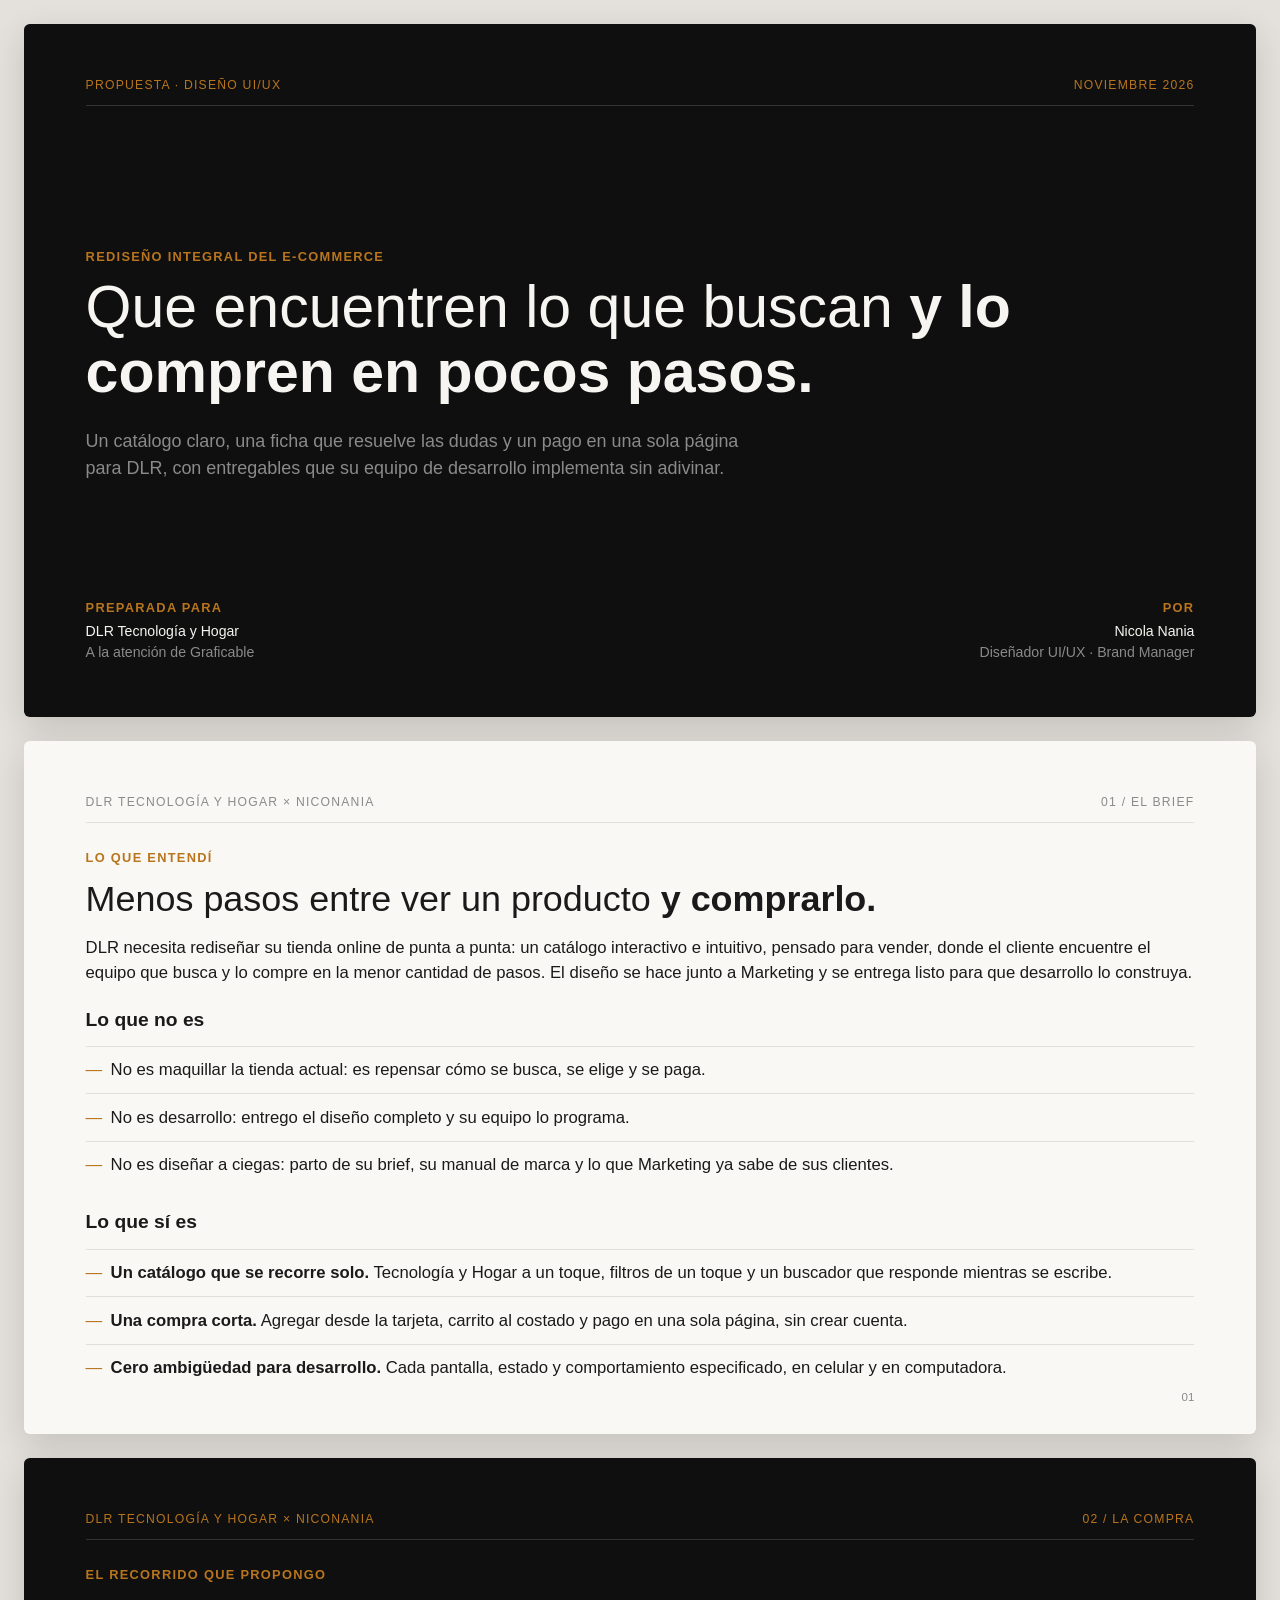
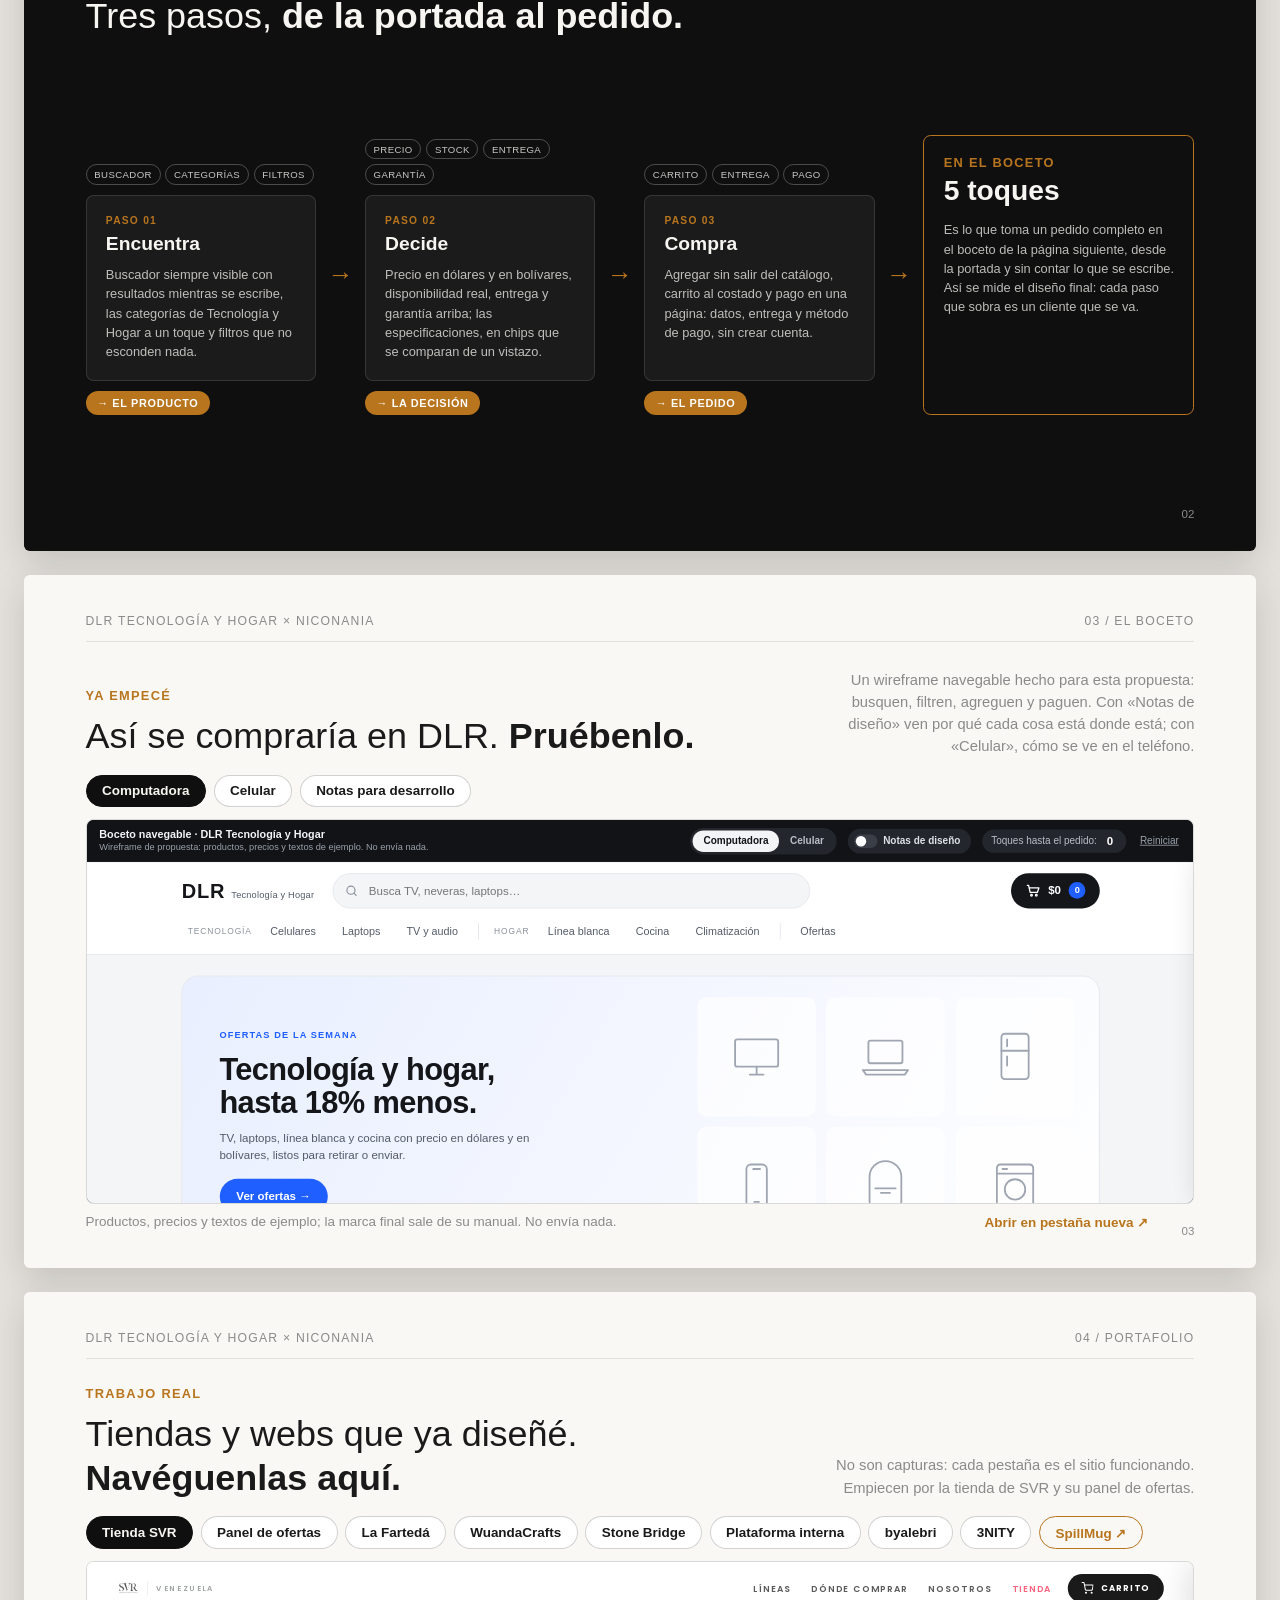
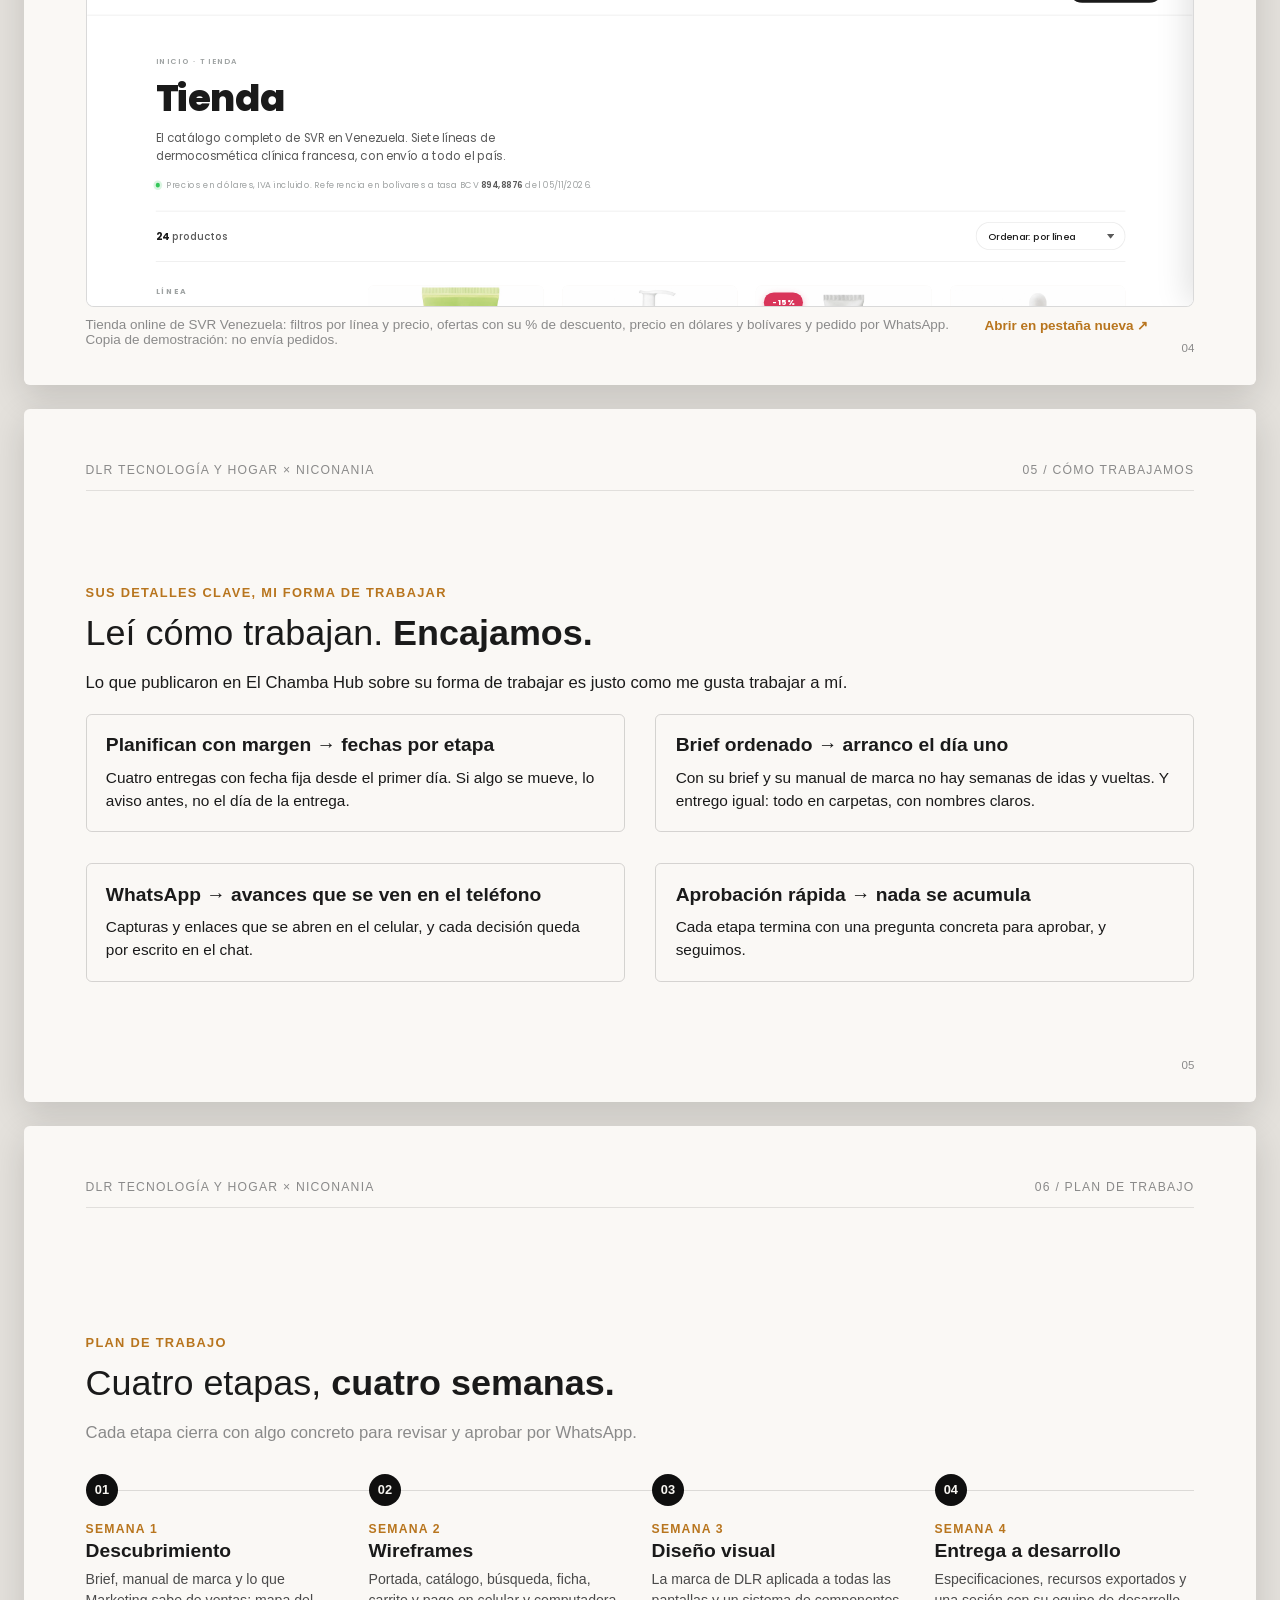
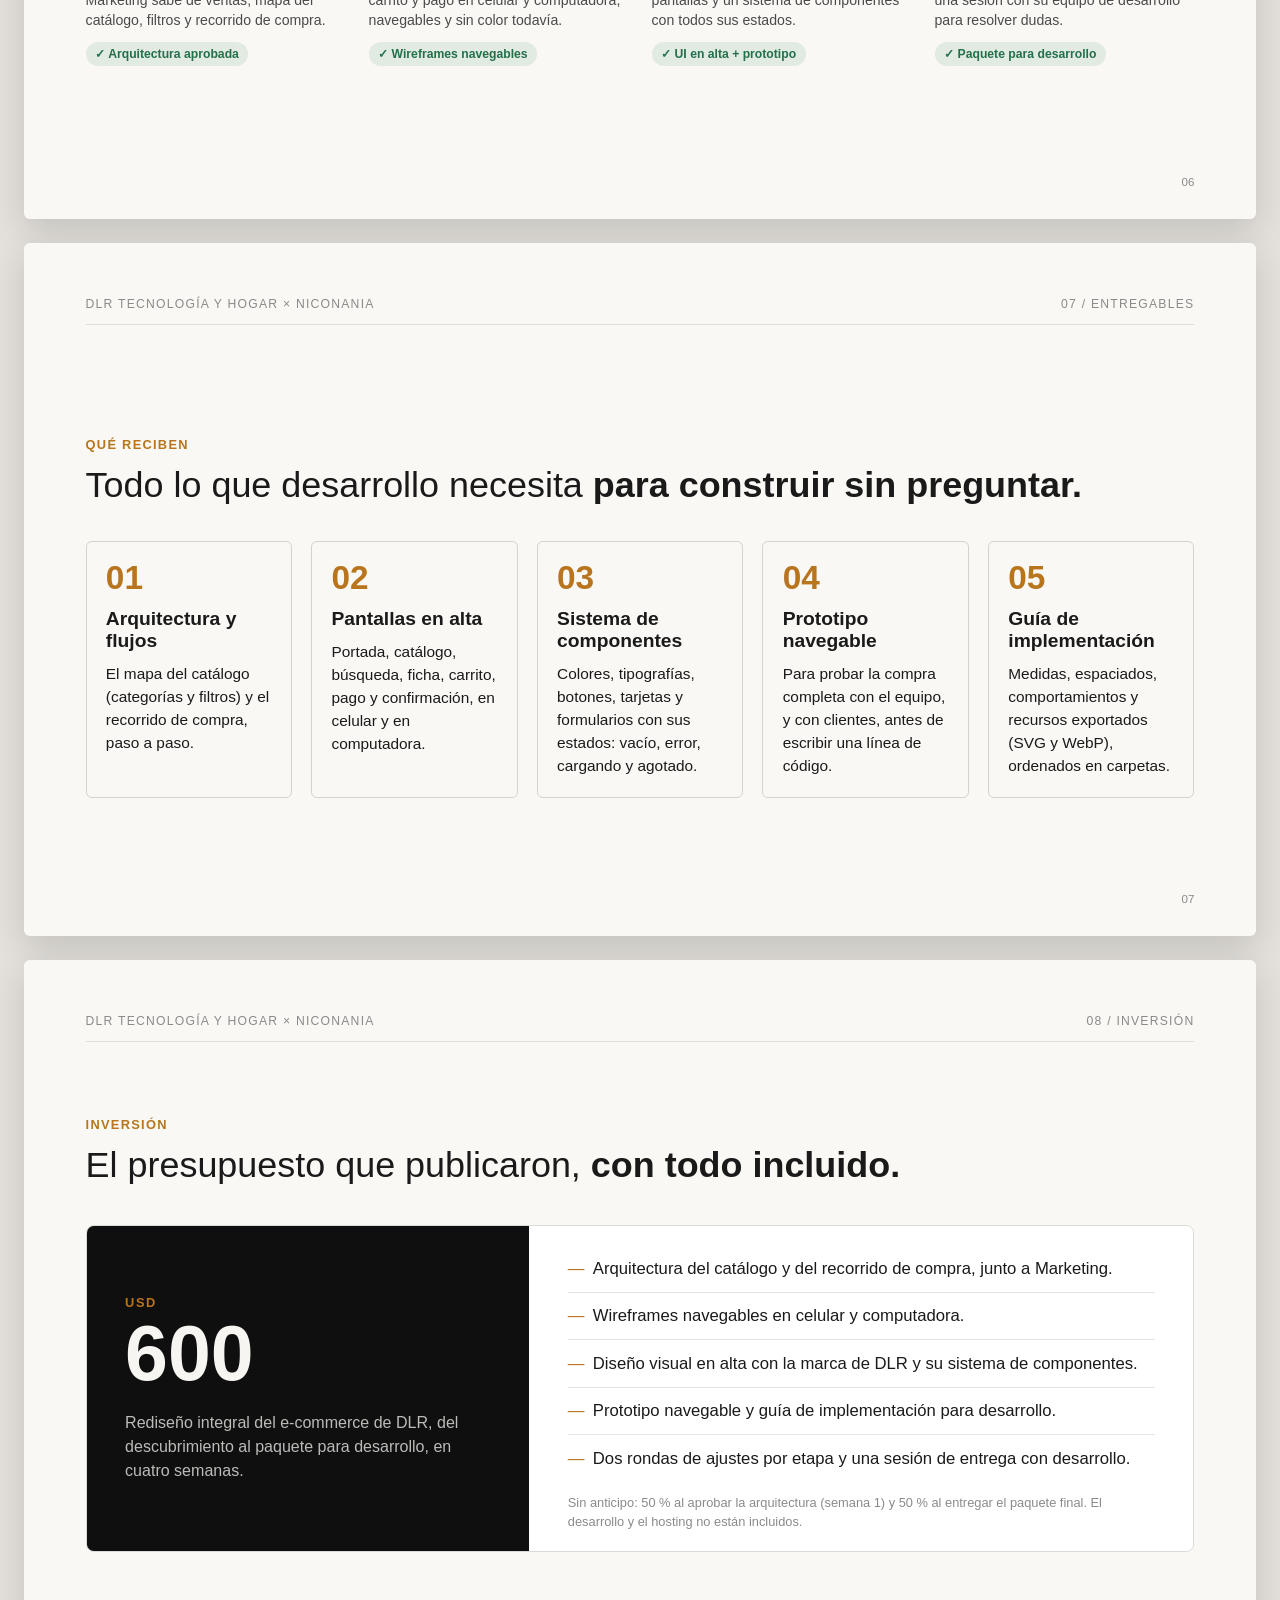
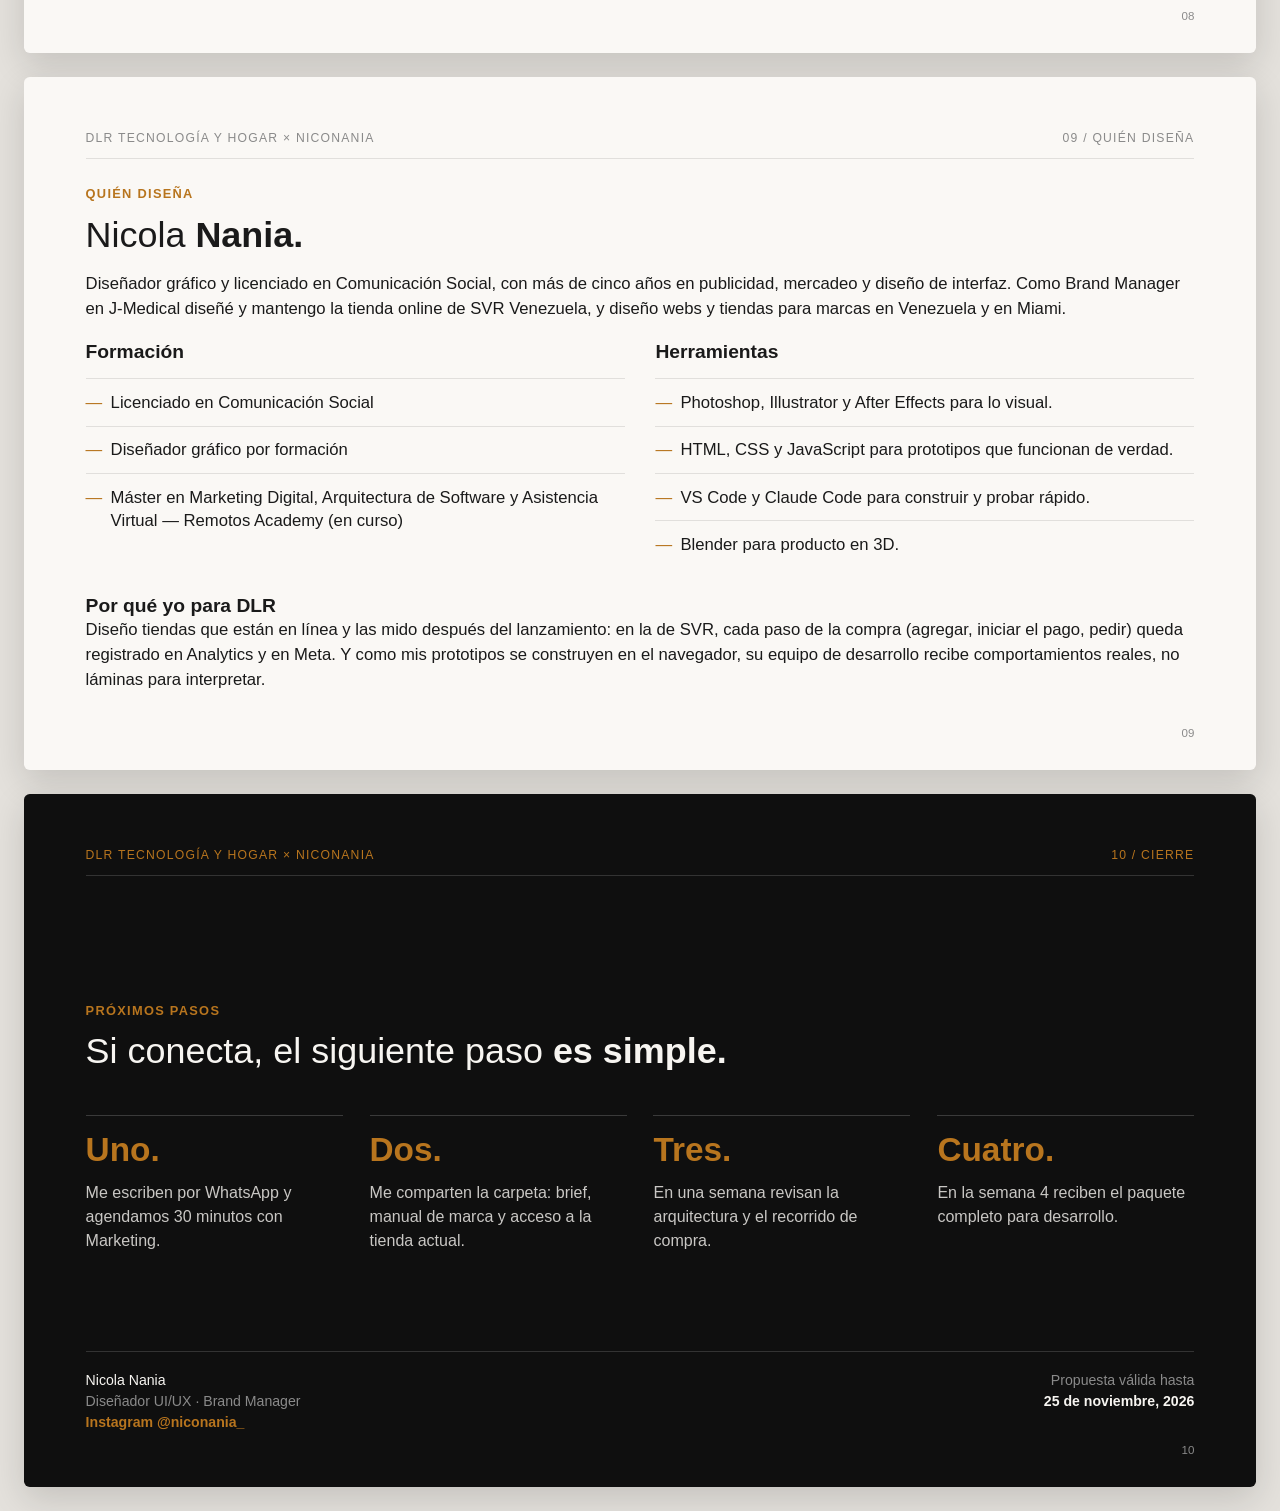
==== index.html @ 3ef61dcd "Actualizar propuesta dlr" ====
<!DOCTYPE html>
<html lang="es">
<head>
  <meta charset="UTF-8" />
  <meta name="viewport" content="width=device-width, initial-scale=1" />
  <meta name="robots" content="noindex, nofollow" />
  <title>Propuesta — DLR Tecnología y Hogar</title>
  <style>:root {
  --color-oscuro: #0F0F0F;
  --color-crema: #FAF8F5;
  --color-acento: #B8751E;
  --color-texto: #1A1A1A;
  --color-texto-claro: #F7F5F1;
  --color-texto-muted: #8A8A8A;
  --fuente: "Helvetica Neue", Helvetica, Arial, sans-serif;
}

* { box-sizing: border-box; margin: 0; padding: 0; }

body {
  font-family: var(--fuente);
  color: var(--color-texto);
  background: #E4E1DC;
  display: flex;
  flex-direction: column;
  align-items: center;
  gap: 24px;
  padding: 24px 0;
}

.pagina {
  width: 1280px;
  height: 720px;
  flex: none;
  zoom: var(--escala, 1);
  padding: 56px 64px;
  position: relative;
  display: flex;
  flex-direction: column;
  border-radius: 6px;
  box-shadow: 0 12px 36px rgba(0,0,0,0.14);
}
.pagina--oscura { background: var(--color-oscuro); color: var(--color-texto-claro); }
.pagina--crema { background: var(--color-crema); color: var(--color-texto); }

.encabezado {
  display: flex;
  justify-content: space-between;
  font-size: 9.5pt;
  letter-spacing: 0.1em;
  text-transform: uppercase;
  color: var(--color-texto-muted);
  border-bottom: 1px solid rgba(0,0,0,0.1);
  padding-bottom: 14px;
  margin-bottom: 28px;
}
.pagina--oscura .encabezado { color: var(--color-acento); border-bottom-color: rgba(255,255,255,0.15); }

.etiqueta {
  color: var(--color-acento);
  font-size: 10pt;
  font-weight: 700;
  letter-spacing: 0.1em;
  text-transform: uppercase;
  margin-bottom: 12px;
}

.numero-pagina {
  position: absolute;
  bottom: 32px;
  right: 64px;
  font-size: 9pt;
  color: var(--color-texto-muted);
}

.texto-muted { color: var(--color-texto-muted); }

.cuerpo-centrado {
  flex: 1;
  display: flex;
  flex-direction: column;
  justify-content: center;
}

.fila-pie {
  display: flex;
  justify-content: space-between;
  font-size: 11pt;
  line-height: 1.5;
}
.fila-pie--con-borde {
  border-top: 1px solid rgba(0,0,0,0.1);
  padding-top: 18px;
}
.pagina--oscura .fila-pie--con-borde { border-top-color: rgba(255,255,255,0.15); }
.fila-pie .etiqueta { margin-bottom: 4px; }

.texto-derecha { text-align: right; }

.bajada { margin-top: 24px; max-width: 720px; font-size: 14pt; }

.cuerpo-centrado .lista-guion { margin-top: 24px; }

h1 { font-size: 46pt; font-weight: 400; line-height: 1.1; max-width: 1000px; }
h1 strong { font-weight: 700; }
h2 { font-size: 28pt; font-weight: 400; margin-bottom: 16px; line-height: 1.2; }
h2 strong { font-weight: 700; }
h3 { font-size: 15pt; font-weight: 700; margin-top: 24px; }
p { font-size: 13pt; line-height: 1.5; }

.lista-guion { list-style: none; margin-top: 16px; }
.lista-guion li {
  border-top: 1px solid rgba(0,0,0,0.1);
  padding: 12px 0 12px 26px;
  position: relative;
  font-size: 13pt;
  line-height: 1.4;
  break-inside: avoid;
}
.pagina--oscura .lista-guion li { border-top-color: rgba(255,255,255,0.15); }
.lista-guion li::before { content: "—"; color: var(--color-acento); position: absolute; left: 0; }

.grid-2 { display: grid; grid-template-columns: 1fr 1fr; gap: 32px; margin-top: 20px; }
.grid-3 { display: grid; grid-template-columns: repeat(3, 1fr); gap: 20px; margin-top: 20px; }
.grid-2 > div > h3:first-child,
.grid-3 > div > h3:first-child { margin-top: 0; }

.tarjeta {
  border: 1px solid rgba(0,0,0,0.15);
  padding: 20px;
  border-radius: 6px;
  display: block;
  color: inherit;
  text-decoration: none;
}
.tarjeta--recomendada { background: var(--color-oscuro); color: var(--color-texto-claro); border-color: var(--color-oscuro); }
.tarjeta--placeholder {
  border-style: dashed;
  color: var(--color-texto-muted);
  display: flex;
  align-items: center;
  justify-content: center;
  text-align: center;
  font-size: 9.5pt;
}
.tarjeta-titulo { font-size: 15pt; font-weight: 700; margin-bottom: 10px; }
.tarjeta-descripcion { font-size: 12pt; }
.tarjeta-numero { font-size: 26pt; font-weight: 700; color: var(--color-acento); margin-bottom: 14px; line-height: 1; }
.pagina--oscura .tarjeta { border-color: rgba(255,255,255,0.18); }

.badge {
  display: inline-block;
  background: var(--color-acento);
  color: #FFF;
  font-size: 8pt;
  font-weight: 700;
  letter-spacing: 0.08em;
  text-transform: uppercase;
  padding: 5px 9px;
  border-radius: 3px;
  margin-bottom: 10px;
}

.stats-fila { display: flex; gap: 40px; margin: 28px 0; }
.stat { flex: 1; border-left: 3px solid var(--color-acento); padding-left: 16px; }
.stat .valor { font-size: 38pt; font-weight: 700; display: block; line-height: 1.1; }
.stat .etiqueta-stat { font-size: 11pt; color: var(--color-texto-muted); }

.caja-tesis { background: var(--color-oscuro); color: var(--color-texto-claro); padding: 26px 30px; border-radius: 8px; margin-top: 8px; }
.caja-tesis p { font-size: 14pt; }

.agenda {
  margin-top: 16px;
  column-count: 2;
  column-gap: 40px;
}
.agenda-fila {
  display: flex;
  gap: 16px;
  border-top: 1px solid rgba(0,0,0,0.1);
  padding: 11px 0;
  break-inside: avoid;
}
.agenda-fila strong { font-size: 13pt; }
.agenda-fila .hora { width: 110px; font-size: 10.5pt; font-weight: 700; color: var(--color-acento); flex-shrink: 0; padding-top: 2px; }
.agenda-texto { margin-top: 3px; font-size: 11.5pt; }

.opcion-logistica { border: 1px solid rgba(0,0,0,0.15); padding: 24px; border-radius: 8px; background: #FFF; }
.opcion-logistica--recomendada { border-color: var(--color-acento); border-width: 2px; }

.lista-opciones { display: grid; grid-template-columns: 1fr 1fr; gap: 24px; margin-top: 24px; align-items: start; }
.opcion-nombre { font-size: 15pt; font-weight: 700; }
.opcion-horario { font-size: 11pt; color: var(--color-texto-muted); margin: 4px 0 10px; }

.bloque-espaciado { margin-top: 28px; }
.bloque-espaciado > h3:first-child { margin-top: 0; }

.parrafo-compacto { margin: 8px 0; }

.paquete-nombre { font-size: 9pt; letter-spacing: 0.1em; }
.paquete-precio-moneda { font-size: 9pt; color: var(--color-texto-muted); margin-top: 8px; }
.paquete-precio { font-size: 22pt; font-weight: 700; }
.lista-guion.paquete-items { margin-top: 10px; }
.lista-guion.paquete-items li { font-size: 9.5pt; padding: 8px 0 8px 22px; }

.inversion {
  display: grid;
  grid-template-columns: 1fr 1.5fr;
  margin-top: 24px;
  border: 1px solid rgba(0,0,0,0.12);
  border-radius: 8px;
  overflow: hidden;
}
.inversion-precio {
  background: var(--color-oscuro);
  color: var(--color-texto-claro);
  padding: 36px 40px;
  display: flex;
  flex-direction: column;
  justify-content: center;
}
.inversion-moneda { font-size: 10pt; letter-spacing: 0.12em; color: var(--color-acento); font-weight: 700; }
.inversion-monto { font-size: 60pt; font-weight: 700; line-height: 1; margin: 6px 0 18px; }
.inversion-precio p { color: rgba(247,245,241,0.75); font-size: 12.5pt; }
.inversion-items { padding: 20px 40px; background: #FFF; display: flex; flex-direction: column; justify-content: center; }
.inversion-items .lista-guion { margin-top: 0; }
.inversion-items .lista-guion li:first-child { border-top: none; }
.inversion-regular-fila { font-size: 12.5pt; color: rgba(247,245,241,0.75); margin: -6px 0 18px; }
.inversion-regular { color: rgba(247,245,241,0.75); text-decoration-thickness: 2px; }
.inversion-nota { font-size: 10pt; color: var(--color-texto-muted); margin-top: 12px; }

.contacto-ig { color: var(--color-acento); font-weight: 700; text-decoration: none; }

.lista-numerada { counter-reset: numero; }
.lista-numerada .tarjeta-numero::before { counter-increment: numero; content: counter(numero, decimal-leading-zero); }

.objetivos-grupos .lista-guion { margin-top: 10px; }
.objetivos-grupos .lista-guion li { font-size: 12pt; padding: 9px 0 9px 26px; }
.objetivos-grupos h3 { margin-top: 0; }
.estrategico { margin-top: 12px; }
.estrategico-item {
  background: #FFF;
  border-left: 3px solid var(--color-acento);
  border-radius: 6px;
  padding: 14px 16px;
  font-size: 12pt;
  line-height: 1.45;
}

.pasos { gap: 28px; margin-top: 28px; }
.paso { border-top: 1px solid rgba(255,255,255,0.18); padding-top: 18px; }
.paso p { font-size: 12.5pt; color: rgba(247,245,241,0.8); }

.pagina--portafolio { padding-top: 40px; padding-bottom: 40px; }
.portafolio-cabecera { display: flex; justify-content: space-between; align-items: flex-end; gap: 40px; }
.portafolio-cabecera h2 { margin-bottom: 0; }
.portafolio-cabecera p { max-width: 380px; font-size: 11.5pt; text-align: right; }
.vitrina-pestanas { display: flex; flex-wrap: wrap; gap: 8px; margin: 18px 0 12px; }
.vitrina-pestana {
  font: inherit;
  font-size: 10.5pt;
  font-weight: 700;
  padding: 8px 16px;
  border-radius: 20px;
  border: 1px solid rgba(0,0,0,0.18);
  background: #FFF;
  color: var(--color-texto);
  cursor: pointer;
  text-decoration: none;
}
.vitrina-pestana.activa { background: var(--color-oscuro); border-color: var(--color-oscuro); color: var(--color-texto-claro); }
.vitrina-pestana--externa { background: transparent; color: var(--color-acento); border-color: var(--color-acento); }
.vitrina-marco {
  flex: 1;
  position: relative;
  overflow: hidden;
  border: 1px solid rgba(0,0,0,0.15);
  border-radius: 8px;
  background: #FFF;
}
.vitrina-marco iframe {
  position: absolute;
  top: 0;
  left: 0;
  width: 125%;
  height: 125%;
  border: 0;
  transform: scale(0.8);
  transform-origin: 0 0;
}
.vitrina-pie { display: flex; justify-content: space-between; gap: 24px; margin-top: 10px; padding-right: 48px; font-size: 10.5pt; }
.vitrina-descripcion { color: var(--color-texto-muted); }
.abrir-nueva { flex: none; font-weight: 700; color: var(--color-acento); text-decoration: none; }

.flujo {
  display: flex;
  align-items: stretch;
  gap: 12px;
  margin: auto 0;
}
.flujo-paso { flex: 1 1 0; display: flex; flex-direction: column; gap: 10px; }
.flujo-entradas {
  height: 52px;
  display: flex;
  flex-wrap: wrap;
  align-content: flex-end;
  gap: 5px;
}
.flujo-chip {
  font-size: 7.5pt;
  letter-spacing: 0.04em;
  text-transform: uppercase;
  border: 1px solid rgba(255,255,255,0.25);
  border-radius: 20px;
  padding: 4px 8px;
  color: rgba(247,245,241,0.8);
}
.flujo-tarjeta {
  flex: 1;
  background: rgba(255,255,255,0.05);
  border: 1px solid rgba(255,255,255,0.12);
  border-radius: 8px;
  padding: 20px;
}
.flujo-numero { font-size: 8pt; font-weight: 700; letter-spacing: 0.12em; color: var(--color-acento); }
.flujo-nombre { font-size: 15pt; font-weight: 700; margin: 8px 0 10px; }
.flujo-texto { font-size: 10pt; line-height: 1.5; color: rgba(247,245,241,0.75); }
.flujo-salida {
  align-self: flex-start;
  font-size: 8.5pt;
  font-weight: 700;
  letter-spacing: 0.06em;
  text-transform: uppercase;
  background: var(--color-acento);
  color: #FFF;
  border-radius: 20px;
  padding: 6px 12px;
}
.flujo-flecha { align-self: center; font-size: 20pt; color: var(--color-acento); }
.flujo-resultado {
  flex: 1 1 0;
  display: flex;
  flex-direction: column;
  border: 1px solid var(--color-acento);
  border-radius: 8px;
  padding: 20px;
}
.flujo-resultado .etiqueta { margin-bottom: 4px; }
.flujo-resultado-valor { font-size: 22pt; font-weight: 700; margin-bottom: 14px; }
.flujo-mosaico {
  display: grid;
  grid-template-columns: repeat(5, 1fr);
  gap: 6px;
  margin-bottom: 14px;
}
.flujo-mosaico span {
  aspect-ratio: 4 / 5;
  border-radius: 4px;
  background: linear-gradient(160deg, rgba(184,117,30,0.55), rgba(255,255,255,0.06));
}
.flujo-mosaico span:nth-child(3n) { background: linear-gradient(160deg, rgba(247,245,241,0.35), rgba(255,255,255,0.04)); }
.flujo-mosaico span:nth-child(4n+2) { background: linear-gradient(160deg, rgba(120,120,120,0.5), rgba(184,117,30,0.2)); }

.casos { display: flex; gap: 32px; margin-top: 20px; }
.caso { width: min-content; min-width: 230px; }
.caso-numero { font-size: 8pt; font-weight: 700; letter-spacing: 0.12em; color: var(--color-acento); }
.caso-titulo { font-size: 13pt; font-weight: 700; margin: 4px 0; }
.caso-texto { font-size: 9.5pt; line-height: 1.4; min-height: 2.8em; color: rgba(247,245,241,0.7); margin-bottom: 12px; }
.caso-videos { display: flex; gap: 8px; }
.caso-video {
  width: 136px;
  aspect-ratio: 9 / 16;
  object-fit: cover;
  border-radius: 6px;
  background: #000;
  cursor: zoom-in;
  display: block;
}
.caso-datos { list-style: none; margin-top: 12px; }
.caso-datos li { font-size: 9pt; line-height: 1.6; color: rgba(247,245,241,0.8); }
.caso-datos span { color: var(--color-acento); font-weight: 700; }
.casos-nota { position: absolute; bottom: 32px; left: 64px; font-size: 9pt; color: var(--color-texto-muted); }

.visor {
  margin: auto;
  padding: 0;
  border: none;
  background: transparent;
}
.visor::backdrop { background: rgba(0,0,0,0.85); }
.visor video { display: block; max-height: 90vh; max-width: 90vw; border-radius: 8px; }

/* ── Auditoría ── */
.auditoria { display: grid; grid-template-columns: repeat(3, 1fr); gap: 14px; margin-top: 6px; }
.hallazgo {
  --estado: var(--color-texto-muted);
  background: #FFF;
  border: 1px solid rgba(0,0,0,0.1);
  border-top: 4px solid var(--estado);
  border-radius: 8px;
  padding: 14px 16px;
  display: flex;
  flex-direction: column;
  gap: 8px;
}
.hallazgo--bien { --estado: #2F8F5B; }
.hallazgo--mejorar { --estado: #D99A12; }
.hallazgo--critico { --estado: #C8452F; }
.hallazgo-cabecera { display: flex; align-items: center; gap: 8px; }
.hallazgo-estado { width: 9px; height: 9px; border-radius: 50%; background: var(--estado); flex: none; }
.hallazgo-area { font-size: 12.5pt; font-weight: 700; }
.hallazgo-texto { font-size: 10pt; line-height: 1.4; color: #4A4A4A; }
.hallazgo-propuesta { font-size: 10pt; line-height: 1.4; font-weight: 600; margin-top: auto; }
.hallazgo-propuesta span { color: var(--estado); }
.auditoria-leyenda { display: flex; gap: 22px; margin-top: 14px; font-size: 9.5pt; color: var(--color-texto-muted); }
.auditoria-leyenda span { display: flex; align-items: center; gap: 7px; }
.auditoria-leyenda i { width: 9px; height: 9px; border-radius: 50%; background: var(--estado); }

/* ── Fases ── */
.fases { list-style: none; display: grid; gap: 24px; margin-top: 30px; }
.fase-linea { position: relative; height: 34px; margin-bottom: 16px; }
.fase-linea::before {
  content: "";
  position: absolute;
  left: 0;
  right: -24px;
  top: 50%;
  border-top: 2px solid rgba(0,0,0,0.12);
}
.fase:last-child .fase-linea::before { right: 0; }
.fase-numero {
  position: relative;
  display: inline-flex;
  align-items: center;
  justify-content: center;
  width: 34px;
  height: 34px;
  border-radius: 50%;
  background: var(--color-oscuro);
  color: var(--color-texto-claro);
  font-size: 10pt;
  font-weight: 700;
}
.fase-duracion { font-size: 9.5pt; font-weight: 700; letter-spacing: 0.1em; text-transform: uppercase; color: var(--color-acento); }
.fase-nombre { font-size: 15pt; font-weight: 700; margin: 4px 0 8px; }
.fase-texto { font-size: 11pt; line-height: 1.45; color: #4A4A4A; }
.fase-entregable {
  display: inline-block;
  margin-top: 12px;
  font-size: 9.5pt;
  font-weight: 700;
  padding: 5px 10px;
  border-radius: 20px;
  background: rgba(47,143,91,0.12);
  color: #23704A;
}

/* ── Comparativa ── */
.comparativa { width: 100%; border-collapse: collapse; margin-top: 18px; font-size: 11.5pt; }
.comparativa th, .comparativa td { text-align: left; padding: 11px 16px; border-bottom: 1px solid rgba(0,0,0,0.09); vertical-align: top; }
.comparativa thead th { font-size: 10pt; letter-spacing: 0.08em; text-transform: uppercase; color: var(--color-texto-muted); }
.comparativa tbody th { font-weight: 700; width: 24%; }
.comparativa td { color: #555; width: 38%; }
.comparativa .comparativa-despues { background: rgba(184,117,30,0.08); color: var(--color-texto); font-weight: 600; }
.comparativa thead .comparativa-despues { color: var(--color-acento); border-radius: 8px 8px 0 0; }
.comparativa-nota { font-size: 9.5pt; color: var(--color-texto-muted); margin-top: 12px; }

@media (max-aspect-ratio: 1/1), (max-width: 820px) {
  body { gap: 12px; padding: 0; }
  .pagina {
    zoom: 1;
    width: 100%;
    height: auto;
    min-height: 0;
    padding: 32px 22px 56px;
    border-radius: 0;
    box-shadow: none;
  }
  h1 { font-size: 24pt; }
  h2 { font-size: 16pt; }
  .encabezado { flex-wrap: wrap; gap: 4px 12px; }
  .cuerpo-centrado { flex: none; }
  .bajada { max-width: none; }
  .fila-pie { flex-direction: column; gap: 18px; margin-top: 32px; }
  .texto-derecha { text-align: left; }

  .grid-2, .grid-3 { grid-template-columns: 1fr !important; gap: 20px; }
  .stats-fila { flex-direction: column; gap: 14px; }
  .agenda { column-count: 1; }

  .flujo { flex-direction: column; margin: 16px 0 0; }
  .flujo-entradas { height: auto; }
  .flujo-flecha { transform: rotate(90deg); }

  .casos { flex-direction: column; gap: 28px; }
  .caso { width: auto; min-width: 0; }
  .caso-texto { min-height: 0; }
  .caso-videos { flex-wrap: wrap; }
  .caso-video { width: calc(50% - 4px); }
  .casos-nota { position: static; margin-top: 20px; }

  .inversion { grid-template-columns: 1fr; }
  .inversion-precio, .inversion-items { padding: 24px 22px; }
  .inversion-monto { font-size: 44pt; }

  .portafolio-cabecera { flex-direction: column; align-items: flex-start; gap: 8px; }
  .portafolio-cabecera p { text-align: left; }
  .vitrina-marco { flex: none; height: 70vh; }
  .vitrina-marco iframe { width: 100%; height: 100%; transform: none; }
  .vitrina-pie { flex-direction: column; gap: 6px; padding-right: 0; }
  .lista-opciones { grid-template-columns: 1fr; }

  .auditoria { grid-template-columns: 1fr; }
  .auditoria-leyenda { flex-wrap: wrap; gap: 10px 18px; }
  .fases { grid-template-columns: 1fr !important; gap: 0; margin-top: 20px; }
  .fase { position: relative; padding: 0 0 26px 50px; }
  .fase-linea { position: absolute; left: 0; top: 0; bottom: 0; height: auto; margin: 0; }
  .fase-linea::before { left: 17px; right: auto; top: 0; bottom: 0; border-top: none; border-left: 2px solid rgba(0,0,0,0.12); }
  .fase:last-child .fase-linea::before { display: none; }
  .comparativa, .comparativa tbody, .comparativa tr, .comparativa th, .comparativa td { display: block; width: auto; }
  .comparativa thead { display: none; }
  .comparativa tbody th, .comparativa td { width: auto; }
  .comparativa-fila { border-bottom: 1px solid rgba(0,0,0,0.12); padding: 10px 0; }
  .comparativa th, .comparativa td { border: none; padding: 4px 0; }
  .comparativa td::before { display: block; font-size: 8.5pt; font-weight: 700; letter-spacing: 0.08em; text-transform: uppercase; color: var(--color-texto-muted); content: attr(data-columna); }
  .comparativa .comparativa-despues { padding: 6px 10px; border-radius: 6px; }
}
</style>
</head>
<body>
    <section class="pagina pagina--oscura">
      <div class="encabezado">
        <span>PROPUESTA · DISEÑO UI/UX</span>
        <span>Noviembre 2026</span>
      </div>
      <div class="cuerpo-centrado">
        <div class="etiqueta">REDISEÑO INTEGRAL DEL E-COMMERCE</div>
        <h1>Que encuentren lo que buscan <strong>y lo compren en pocos pasos.</strong></h1>
        <p class="texto-muted bajada">Un catálogo claro, una ficha que resuelve las dudas y un pago en una sola página para DLR, con entregables que su equipo de desarrollo implementa sin adivinar.</p>
      </div>
      <div class="fila-pie">
        <div>
          <div class="etiqueta">PREPARADA PARA</div>
          <div>DLR Tecnología y Hogar</div>
          <div class="texto-muted">A la atención de Graficable</div>
        </div>
        <div class="texto-derecha">
          <div class="etiqueta">POR</div>
          <div>Nicola Nania</div>
          <div class="texto-muted">Diseñador UI/UX · Brand Manager</div>
        </div>
      </div>
    </section>
    <section class="pagina pagina--crema">
      <div class="encabezado">
        <span>DLR Tecnología y Hogar × NICONANIA</span>
        <span>01 / EL BRIEF</span>
      </div>
      <div class="etiqueta">LO QUE ENTENDÍ</div>
      <h2>Menos pasos entre ver un producto <strong>y comprarlo.</strong></h2>
      <p>DLR necesita rediseñar su tienda online de punta a punta: un catálogo interactivo e intuitivo, pensado para vender, donde el cliente encuentre el equipo que busca y lo compre en la menor cantidad de pasos. El diseño se hace junto a Marketing y se entrega listo para que desarrollo lo construya.</p>
    
      <h3>Lo que no es</h3>
      <ul class="lista-guion">
        <li>No es maquillar la tienda actual: es repensar cómo se busca, se elige y se paga.</li>
        <li>No es desarrollo: entrego el diseño completo y su equipo lo programa.</li>
        <li>No es diseñar a ciegas: parto de su brief, su manual de marca y lo que Marketing ya sabe de sus clientes.</li>
      </ul>
    
      <h3>Lo que sí es</h3>
      <ul class="lista-guion">
        <li><strong>Un catálogo que se recorre solo.</strong>&nbsp;Tecnología y Hogar a un toque, filtros de un toque y un buscador que responde mientras se escribe.</li>
        <li><strong>Una compra corta.</strong>&nbsp;Agregar desde la tarjeta, carrito al costado y pago en una sola página, sin crear cuenta.</li>
        <li><strong>Cero ambigüedad para desarrollo.</strong>&nbsp;Cada pantalla, estado y comportamiento especificado, en celular y en computadora.</li>
      </ul>
      <div class="numero-pagina">01</div>
    </section>
    <section class="pagina pagina--oscura">
      <div class="encabezado">
        <span>DLR Tecnología y Hogar × NICONANIA</span>
        <span>02 / LA COMPRA</span>
      </div>
      <div class="etiqueta">EL RECORRIDO QUE PROPONGO</div>
      <h2>Tres pasos, <strong>de la portada al pedido.</strong></h2>
    
      <div class="flujo">
        <div class="flujo-paso">
          <div class="flujo-entradas">
            <span class="flujo-chip">Buscador</span><span class="flujo-chip">Categorías</span><span class="flujo-chip">Filtros</span>
          </div>
          <div class="flujo-tarjeta">
            <div class="flujo-numero">PASO 01</div>
            <div class="flujo-nombre">Encuentra</div>
            <p class="flujo-texto">Buscador siempre visible con resultados mientras se escribe, las categorías de Tecnología y Hogar a un toque y filtros que no esconden nada.</p>
          </div>
          <div class="flujo-salida">→ El producto</div>
        </div>
        <div class="flujo-flecha">→</div>
        <div class="flujo-paso">
          <div class="flujo-entradas">
            <span class="flujo-chip">Precio</span><span class="flujo-chip">Stock</span><span class="flujo-chip">Entrega</span><span class="flujo-chip">Garantía</span>
          </div>
          <div class="flujo-tarjeta">
            <div class="flujo-numero">PASO 02</div>
            <div class="flujo-nombre">Decide</div>
            <p class="flujo-texto">Precio en dólares y en bolívares, disponibilidad real, entrega y garantía arriba; las especificaciones, en chips que se comparan de un vistazo.</p>
          </div>
          <div class="flujo-salida">→ La decisión</div>
        </div>
        <div class="flujo-flecha">→</div>
        <div class="flujo-paso">
          <div class="flujo-entradas">
            <span class="flujo-chip">Carrito</span><span class="flujo-chip">Entrega</span><span class="flujo-chip">Pago</span>
          </div>
          <div class="flujo-tarjeta">
            <div class="flujo-numero">PASO 03</div>
            <div class="flujo-nombre">Compra</div>
            <p class="flujo-texto">Agregar sin salir del catálogo, carrito al costado y pago en una página: datos, entrega y método de pago, sin crear cuenta.</p>
          </div>
          <div class="flujo-salida">→ El pedido</div>
        </div>
        <div class="flujo-flecha">→</div>
    
        <div class="flujo-resultado">
          <div class="etiqueta">EN EL BOCETO</div>
          <div class="flujo-resultado-valor">5 toques</div>
          <p class="flujo-texto">Es lo que toma un pedido completo en el boceto de la página siguiente, desde la portada y sin contar lo que se escribe. Así se mide el diseño final: cada paso que sobra es un cliente que se va.</p>
        </div>
      </div>
      <div class="numero-pagina">02</div>
    </section>
    <section class="pagina pagina--crema pagina--portafolio">
      <div class="encabezado">
        <span>DLR Tecnología y Hogar × NICONANIA</span>
        <span>03 / EL BOCETO</span>
      </div>
      <div class="portafolio-cabecera">
        <div>
          <div class="etiqueta">YA EMPECÉ</div>
          <h2>Así se compraría en DLR. <strong>Pruébenlo.</strong></h2>
        </div>
        <p class="texto-muted">Un wireframe navegable hecho para esta propuesta: busquen, filtren, agreguen y paguen. Con «Notas de diseño» ven por qué cada cosa está donde está; con «Celular», cómo se ve en el teléfono.</p>
      </div>
    
      <div class="vitrina-pestanas">
        <button type="button" class="vitrina-pestana activa" data-url="vitrinas/boceto/index.html" data-descripcion="Productos, precios y textos de ejemplo; la marca final sale de su manual. No envía nada.">Computadora</button>
        <button type="button" class="vitrina-pestana" data-url="vitrinas/boceto/index.html?disp&#x3D;cel" data-descripcion="Pensado primero para el teléfono: buscador arriba, ficha que sube desde abajo y el botón de pagar fijo con el total.">Celular</button>
        <button type="button" class="vitrina-pestana" data-url="vitrinas/boceto/index.html?notas&#x3D;1" data-descripcion="Cada número explica una decisión de diseño, como llegarían en las especificaciones para su equipo.">Notas para desarrollo</button>
        
      </div>
      <div class="vitrina-marco"><iframe src="vitrinas/boceto/index.html" title="Vitrina del portafolio"></iframe></div>
      <div class="vitrina-pie">
        <span class="vitrina-descripcion">Productos, precios y textos de ejemplo; la marca final sale de su manual. No envía nada.</span>
        <a class="abrir-nueva" href="vitrinas/boceto/index.html" target="_blank" rel="noopener">Abrir en pestaña nueva ↗</a>
      </div>
      <script>
        (function () {
          var seccion = document.currentScript.closest('section');
          var marco = seccion.querySelector('.vitrina-marco iframe');
          var descripcion = seccion.querySelector('.vitrina-descripcion');
          var abrir = seccion.querySelector('.abrir-nueva');
          var pestanas = seccion.querySelectorAll('button.vitrina-pestana');
          pestanas.forEach(function (pestana) {
            pestana.addEventListener('click', function () {
              pestanas.forEach(function (p) { p.classList.toggle('activa', p === pestana); });
              marco.src = pestana.dataset.url;
              abrir.href = pestana.dataset.url;
              descripcion.textContent = pestana.dataset.descripcion;
            });
          });
        })();
      </script>
      <div class="numero-pagina">03</div>
    </section>
    <section class="pagina pagina--crema pagina--portafolio">
      <div class="encabezado">
        <span>DLR Tecnología y Hogar × NICONANIA</span>
        <span>04 / PORTAFOLIO</span>
      </div>
      <div class="portafolio-cabecera">
        <div>
          <div class="etiqueta">TRABAJO REAL</div>
          <h2>Tiendas y webs que ya diseñé. <strong>Navéguenlas aquí.</strong></h2>
        </div>
        <p class="texto-muted">No son capturas: cada pestaña es el sitio funcionando. Empiecen por la tienda de SVR y su panel de ofertas.</p>
      </div>
    
      <div class="vitrina-pestanas">
        <button type="button" class="vitrina-pestana activa" data-url="vitrinas/svr-tienda/tienda/index.html" data-descripcion="Tienda online de SVR Venezuela: filtros por línea y precio, ofertas con su % de descuento, precio en dólares y bolívares y pedido por WhatsApp. Copia de demostración: no envía pedidos.">Tienda SVR</button>
        <button type="button" class="vitrina-pestana" data-url="vitrinas/svr-tienda/tienda/4dm1n/index.html#precios" data-descripcion="Con este panel, Marketing cambia precios, pone ofertas y marca agotados sin programador. Pongan un descuento y mírenlo en la Tienda SVR.">Panel de ofertas</button>
        <button type="button" class="vitrina-pestana" data-url="vitrinas/nfg/merch/index.html" data-descripcion="Tienda de ropa de NFG (Miami y Cartagena): carrito con precios en USD o COP según el país y pedido directo por WhatsApp. Copia de demostración del sitio en desarrollo: no envía pedidos.">La Fartedá</button>
        <button type="button" class="vitrina-pestana" data-url="vitrinas/nfg/wuandacrafts/index.html" data-descripcion="Catálogo de regalos personalizados estilo Etsy: color, cantidad con precio por volumen y personalización con nombre y logo.">WuandaCrafts</button>
        <button type="button" class="vitrina-pestana" data-url="vitrinas/sbc/index.html" data-descripcion="Rediseño bilingüe para una empresa de carga en Miami: una página por servicio, herramienta interactiva de flete y cotizador en 3 pasos.">Stone Bridge</button>
        <button type="button" class="vitrina-pestana" data-url="vitrinas/sistema/index.html" data-descripcion="La plataforma del equipo comercial de J-Medical: ventas, aprobaciones, inventario, cobranza y reportes. Réplica con marca y datos ficticios.">Plataforma interna</button>
        <button type="button" class="vitrina-pestana" data-url="vitrinas/alebri/index.html" data-descripcion="Portafolio de marca personal: cada área pinta la web de su color y el personaje saluda desde la portada.">byalebri</button>
        <button type="button" class="vitrina-pestana" data-url="https://3nity-web.vercel.app/" data-descripcion="Landing de un estudio de diseño e impresión 3D en Caracas, con formulario de cotización. En desarrollo.">3NITY</button>
        
        <a class="vitrina-pestana vitrina-pestana--externa" href="https://spillmug.com" target="_blank" rel="noopener">SpillMug ↗</a>
        
      </div>
      <div class="vitrina-marco"><iframe src="vitrinas/svr-tienda/tienda/index.html" title="Vitrina del portafolio"></iframe></div>
      <div class="vitrina-pie">
        <span class="vitrina-descripcion">Tienda online de SVR Venezuela: filtros por línea y precio, ofertas con su % de descuento, precio en dólares y bolívares y pedido por WhatsApp. Copia de demostración: no envía pedidos.</span>
        <a class="abrir-nueva" href="vitrinas/svr-tienda/tienda/index.html" target="_blank" rel="noopener">Abrir en pestaña nueva ↗</a>
      </div>
      <script>
        (function () {
          var seccion = document.currentScript.closest('section');
          var marco = seccion.querySelector('.vitrina-marco iframe');
          var descripcion = seccion.querySelector('.vitrina-descripcion');
          var abrir = seccion.querySelector('.abrir-nueva');
          var pestanas = seccion.querySelectorAll('button.vitrina-pestana');
          pestanas.forEach(function (pestana) {
            pestana.addEventListener('click', function () {
              pestanas.forEach(function (p) { p.classList.toggle('activa', p === pestana); });
              marco.src = pestana.dataset.url;
              abrir.href = pestana.dataset.url;
              descripcion.textContent = pestana.dataset.descripcion;
            });
          });
        })();
      </script>
      <div class="numero-pagina">04</div>
    </section>
    <section class="pagina pagina--crema">
      <div class="encabezado">
        <span>DLR Tecnología y Hogar × NICONANIA</span>
        <span>05 / CÓMO TRABAJAMOS</span>
      </div>
      <div class="cuerpo-centrado">
        <div class="etiqueta">SUS DETALLES CLAVE, MI FORMA DE TRABAJAR</div>
        <h2>Leí cómo trabajan. <strong>Encajamos.</strong></h2>
        <p>Lo que publicaron en El Chamba Hub sobre su forma de trabajar es justo como me gusta trabajar a mí.</p>
    
        <div class="grid-2">
          <div class="tarjeta">
            <div class="tarjeta-titulo">Planifican con margen → fechas por etapa</div>
            <p class="tarjeta-descripcion">Cuatro entregas con fecha fija desde el primer día. Si algo se mueve, lo aviso antes, no el día de la entrega.</p>
          </div>
          <div class="tarjeta">
            <div class="tarjeta-titulo">Brief ordenado → arranco el día uno</div>
            <p class="tarjeta-descripcion">Con su brief y su manual de marca no hay semanas de idas y vueltas. Y entrego igual: todo en carpetas, con nombres claros.</p>
          </div>
          <div class="tarjeta">
            <div class="tarjeta-titulo">WhatsApp → avances que se ven en el teléfono</div>
            <p class="tarjeta-descripcion">Capturas y enlaces que se abren en el celular, y cada decisión queda por escrito en el chat.</p>
          </div>
          <div class="tarjeta">
            <div class="tarjeta-titulo">Aprobación rápida → nada se acumula</div>
            <p class="tarjeta-descripcion">Cada etapa termina con una pregunta concreta para aprobar, y seguimos.</p>
          </div>
        </div>
      </div>
      <div class="numero-pagina">05</div>
    </section>
    <section class="pagina pagina--crema">
      <div class="encabezado">
        <span>DLR Tecnología y Hogar × NICONANIA</span>
        <span>06 / PLAN DE TRABAJO</span>
      </div>
      <div class="cuerpo-centrado">
        <div class="etiqueta">PLAN DE TRABAJO</div>
        <h2>Cuatro etapas, <strong>cuatro semanas.</strong></h2>
        <p class="texto-muted">Cada etapa cierra con algo concreto para revisar y aprobar por WhatsApp.</p>
    
        <ol class="fases" style="grid-template-columns: repeat(4, 1fr);">
          <li class="fase">
            <div class="fase-linea"><span class="fase-numero">01</span></div>
            <div class="fase-duracion">Semana 1</div>
            <div class="fase-nombre">Descubrimiento</div>
            <p class="fase-texto">Brief, manual de marca y lo que Marketing sabe de ventas; mapa del catálogo, filtros y recorrido de compra.</p>
            <div class="fase-entregable">✓ Arquitectura aprobada</div>
          </li>
          <li class="fase">
            <div class="fase-linea"><span class="fase-numero">02</span></div>
            <div class="fase-duracion">Semana 2</div>
            <div class="fase-nombre">Wireframes</div>
            <p class="fase-texto">Portada, catálogo, búsqueda, ficha, carrito y pago en celular y computadora, navegables y sin color todavía.</p>
            <div class="fase-entregable">✓ Wireframes navegables</div>
          </li>
          <li class="fase">
            <div class="fase-linea"><span class="fase-numero">03</span></div>
            <div class="fase-duracion">Semana 3</div>
            <div class="fase-nombre">Diseño visual</div>
            <p class="fase-texto">La marca de DLR aplicada a todas las pantallas y un sistema de componentes con todos sus estados.</p>
            <div class="fase-entregable">✓ UI en alta + prototipo</div>
          </li>
          <li class="fase">
            <div class="fase-linea"><span class="fase-numero">04</span></div>
            <div class="fase-duracion">Semana 4</div>
            <div class="fase-nombre">Entrega a desarrollo</div>
            <p class="fase-texto">Especificaciones, recursos exportados y una sesión con su equipo de desarrollo para resolver dudas.</p>
            <div class="fase-entregable">✓ Paquete para desarrollo</div>
          </li>
        </ol>
      </div>
      <div class="numero-pagina">06</div>
    </section>
    <section class="pagina pagina--crema">
      <div class="encabezado">
        <span>DLR Tecnología y Hogar × NICONANIA</span>
        <span>07 / ENTREGABLES</span>
      </div>
      <div class="cuerpo-centrado">
        <div class="etiqueta">QUÉ RECIBEN</div>
        <h2>Todo lo que desarrollo necesita <strong>para construir sin preguntar.</strong></h2>
        <div class="grid-3 lista-numerada" style="grid-template-columns: repeat(5, 1fr);">
          <div class="tarjeta">
            <div class="tarjeta-numero"></div>
            <div class="tarjeta-titulo">Arquitectura y flujos</div>
            <p class="tarjeta-descripcion">El mapa del catálogo (categorías y filtros) y el recorrido de compra, paso a paso.</p>
          </div>
          <div class="tarjeta">
            <div class="tarjeta-numero"></div>
            <div class="tarjeta-titulo">Pantallas en alta</div>
            <p class="tarjeta-descripcion">Portada, catálogo, búsqueda, ficha, carrito, pago y confirmación, en celular y en computadora.</p>
          </div>
          <div class="tarjeta">
            <div class="tarjeta-numero"></div>
            <div class="tarjeta-titulo">Sistema de componentes</div>
            <p class="tarjeta-descripcion">Colores, tipografías, botones, tarjetas y formularios con sus estados: vacío, error, cargando y agotado.</p>
          </div>
          <div class="tarjeta">
            <div class="tarjeta-numero"></div>
            <div class="tarjeta-titulo">Prototipo navegable</div>
            <p class="tarjeta-descripcion">Para probar la compra completa con el equipo, y con clientes, antes de escribir una línea de código.</p>
          </div>
          <div class="tarjeta">
            <div class="tarjeta-numero"></div>
            <div class="tarjeta-titulo">Guía de implementación</div>
            <p class="tarjeta-descripcion">Medidas, espaciados, comportamientos y recursos exportados (SVG y WebP), ordenados en carpetas.</p>
          </div>
        </div>
      </div>
      <div class="numero-pagina">07</div>
    </section>
    <section class="pagina pagina--crema">
      <div class="encabezado">
        <span>DLR Tecnología y Hogar × NICONANIA</span>
        <span>08 / INVERSIÓN</span>
      </div>
      <div class="cuerpo-centrado">
        <div class="etiqueta">INVERSIÓN</div>
        <h2>El presupuesto que publicaron, <strong>con todo incluido.</strong></h2>
        <div class="inversion">
          <div class="inversion-precio">
            <div class="inversion-moneda">USD</div>
            <div class="inversion-monto">600</div>
            
            <p>Rediseño integral del e-commerce de DLR, del descubrimiento al paquete para desarrollo, en cuatro semanas.</p>
          </div>
          <div class="inversion-items">
            <ul class="lista-guion">
              <li>Arquitectura del catálogo y del recorrido de compra, junto a Marketing.</li>
              <li>Wireframes navegables en celular y computadora.</li>
              <li>Diseño visual en alta con la marca de DLR y su sistema de componentes.</li>
              <li>Prototipo navegable y guía de implementación para desarrollo.</li>
              <li>Dos rondas de ajustes por etapa y una sesión de entrega con desarrollo.</li>
            </ul>
            <p class="inversion-nota">Sin anticipo: 50 % al aprobar la arquitectura (semana 1) y 50 % al entregar el paquete final. El desarrollo y el hosting no están incluidos.</p>
          </div>
        </div>
      </div>
      <div class="numero-pagina">08</div>
    </section>
    <section class="pagina pagina--crema">
      <div class="encabezado">
        <span>DLR Tecnología y Hogar × NICONANIA</span>
        <span>09 / QUIÉN DISEÑA</span>
      </div>
      <div class="etiqueta">QUIÉN DISEÑA</div>
      <h2>Nicola <strong>Nania.</strong></h2>
      <p>Diseñador gráfico y licenciado en Comunicación Social, con más de cinco años en publicidad, mercadeo y diseño de interfaz. Como Brand Manager en J-Medical diseñé y mantengo la tienda online de SVR Venezuela, y diseño webs y tiendas para marcas en Venezuela y en Miami.</p>
    
      <div class="grid-2">
        <div>
          <h3>Formación</h3>
          <ul class="lista-guion">
            <li>Licenciado en Comunicación Social</li>
            <li>Diseñador gráfico por formación</li>
            <li>Máster en Marketing Digital, Arquitectura de Software y Asistencia Virtual — Remotos Academy (en curso)</li>
          </ul>
        </div>
        <div>
          <h3>Herramientas</h3>
          <ul class="lista-guion">
            <li>Photoshop, Illustrator y After Effects para lo visual.</li>
            <li>HTML, CSS y JavaScript para prototipos que funcionan de verdad.</li>
            <li>VS Code y Claude Code para construir y probar rápido.</li>
            <li>Blender para producto en 3D.</li>
          </ul>
        </div>
      </div>
    
      <div class="bloque-espaciado">
        <h3>Por qué yo para DLR</h3>
        <p>Diseño tiendas que están en línea y las mido después del lanzamiento: en la de SVR, cada paso de la compra (agregar, iniciar el pago, pedir) queda registrado en Analytics y en Meta. Y como mis prototipos se construyen en el navegador, su equipo de desarrollo recibe comportamientos reales, no láminas para interpretar.</p>
      </div>
      <div class="numero-pagina">09</div>
    </section>
    <section class="pagina pagina--oscura">
      <div class="encabezado">
        <span>DLR Tecnología y Hogar × NICONANIA</span>
        <span>10 / CIERRE</span>
      </div>
      <div class="cuerpo-centrado">
        <div class="etiqueta">PRÓXIMOS PASOS</div>
        <h2>Si conecta, el siguiente paso <strong>es simple.</strong></h2>
        <div class="grid-3 pasos" style="grid-template-columns: repeat(4, 1fr);">
          <div class="paso">
            <div class="tarjeta-numero">Uno.</div>
            <p>Me escriben por WhatsApp y agendamos 30 minutos con Marketing.</p>
          </div>
          <div class="paso">
            <div class="tarjeta-numero">Dos.</div>
            <p>Me comparten la carpeta: brief, manual de marca y acceso a la tienda actual.</p>
          </div>
          <div class="paso">
            <div class="tarjeta-numero">Tres.</div>
            <p>En una semana revisan la arquitectura y el recorrido de compra.</p>
          </div>
          <div class="paso">
            <div class="tarjeta-numero">Cuatro.</div>
            <p>En la semana 4 reciben el paquete completo para desarrollo.</p>
          </div>
        </div>
      </div>
      <div class="fila-pie fila-pie--con-borde">
        <div>
          <div>Nicola Nania</div>
          <div class="texto-muted">Diseñador UI/UX · Brand Manager</div>
          <a class="contacto-ig" href="https://instagram.com/niconania_" target="_blank" rel="noopener">Instagram @niconania_</a>
        </div>
        <div class="texto-derecha">
          <div class="texto-muted">Propuesta válida hasta</div>
          <div><strong>25 de noviembre, 2026</strong></div>
        </div>
      </div>
      <div class="numero-pagina">10</div>
    </section>
  <script>
    (function () {
      function ajustar() {
        var escala = Math.min((innerWidth - 48) / 1280, (innerHeight - 48) / 720);
        document.documentElement.style.setProperty('--escala', Math.max(escala, 0.4).toFixed(4));
      }
      ajustar();
      addEventListener('resize', ajustar);
    })();
  </script>
</body>
</html>
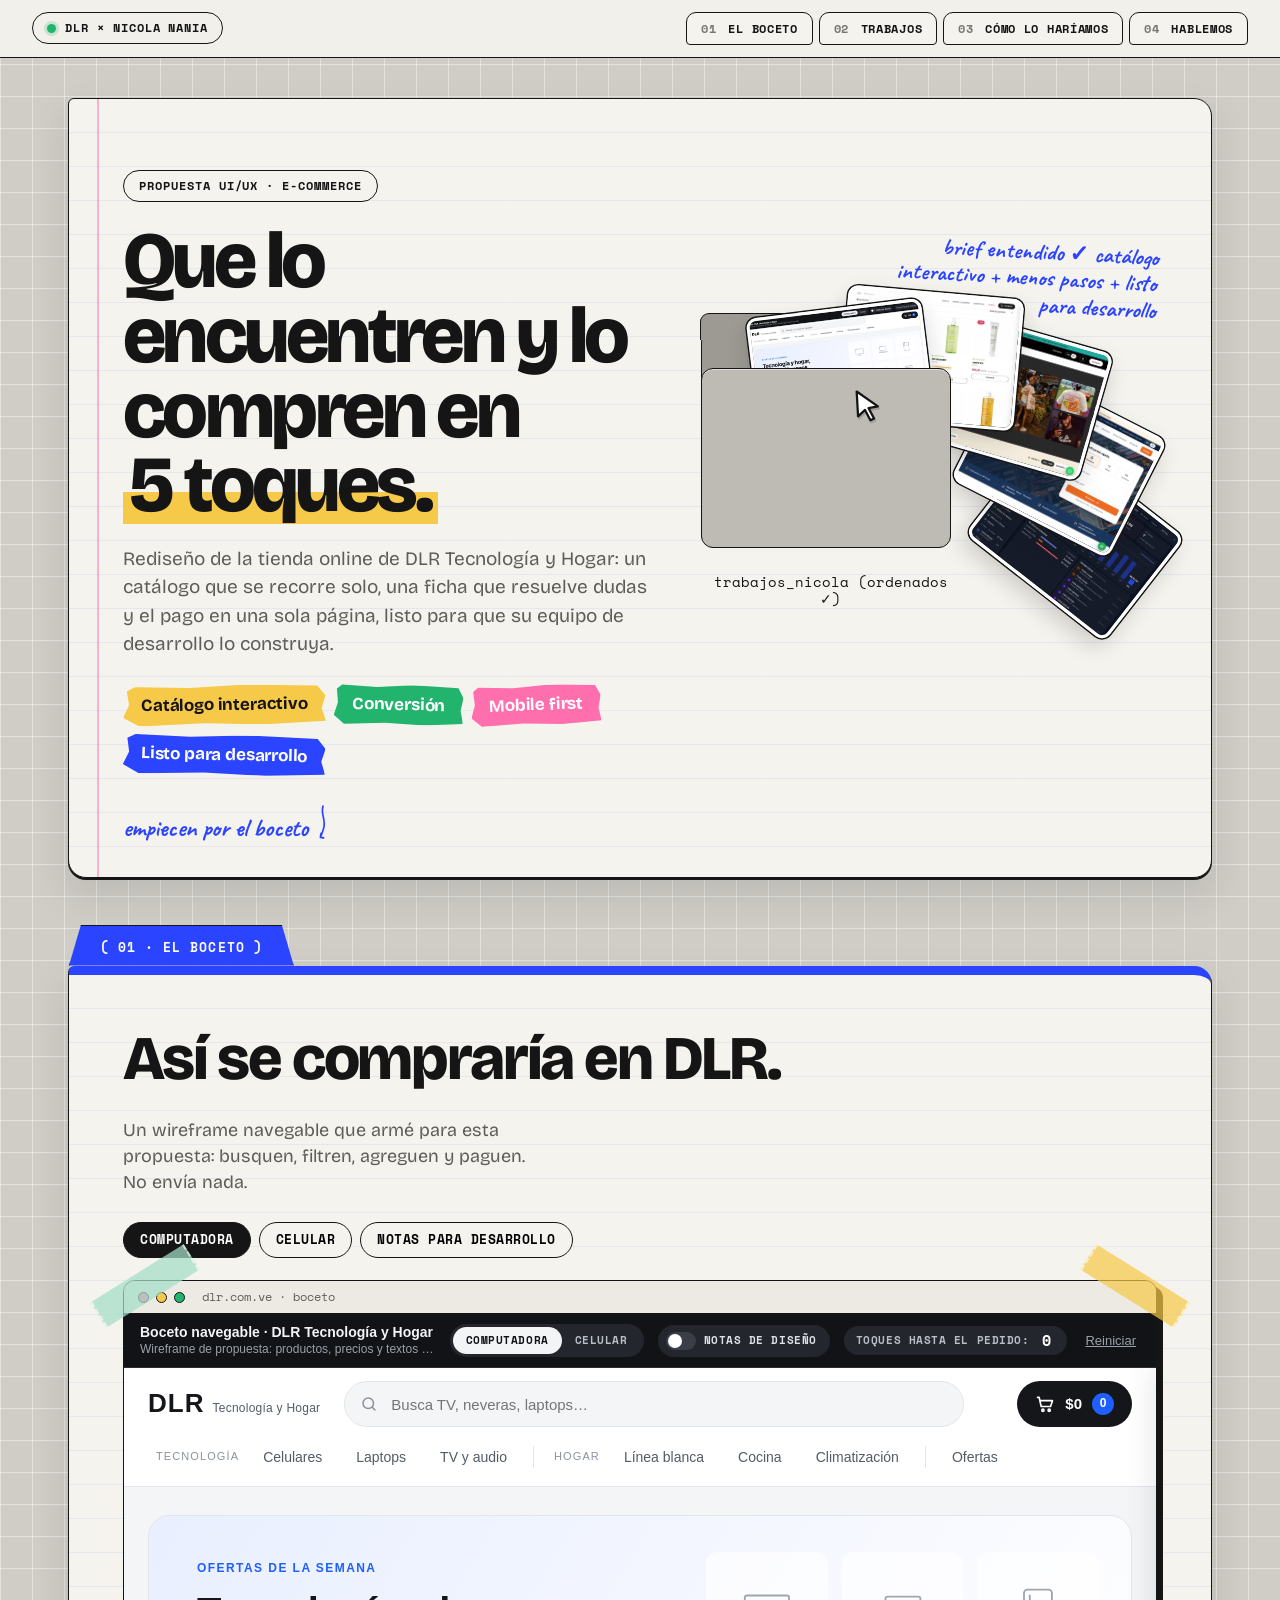
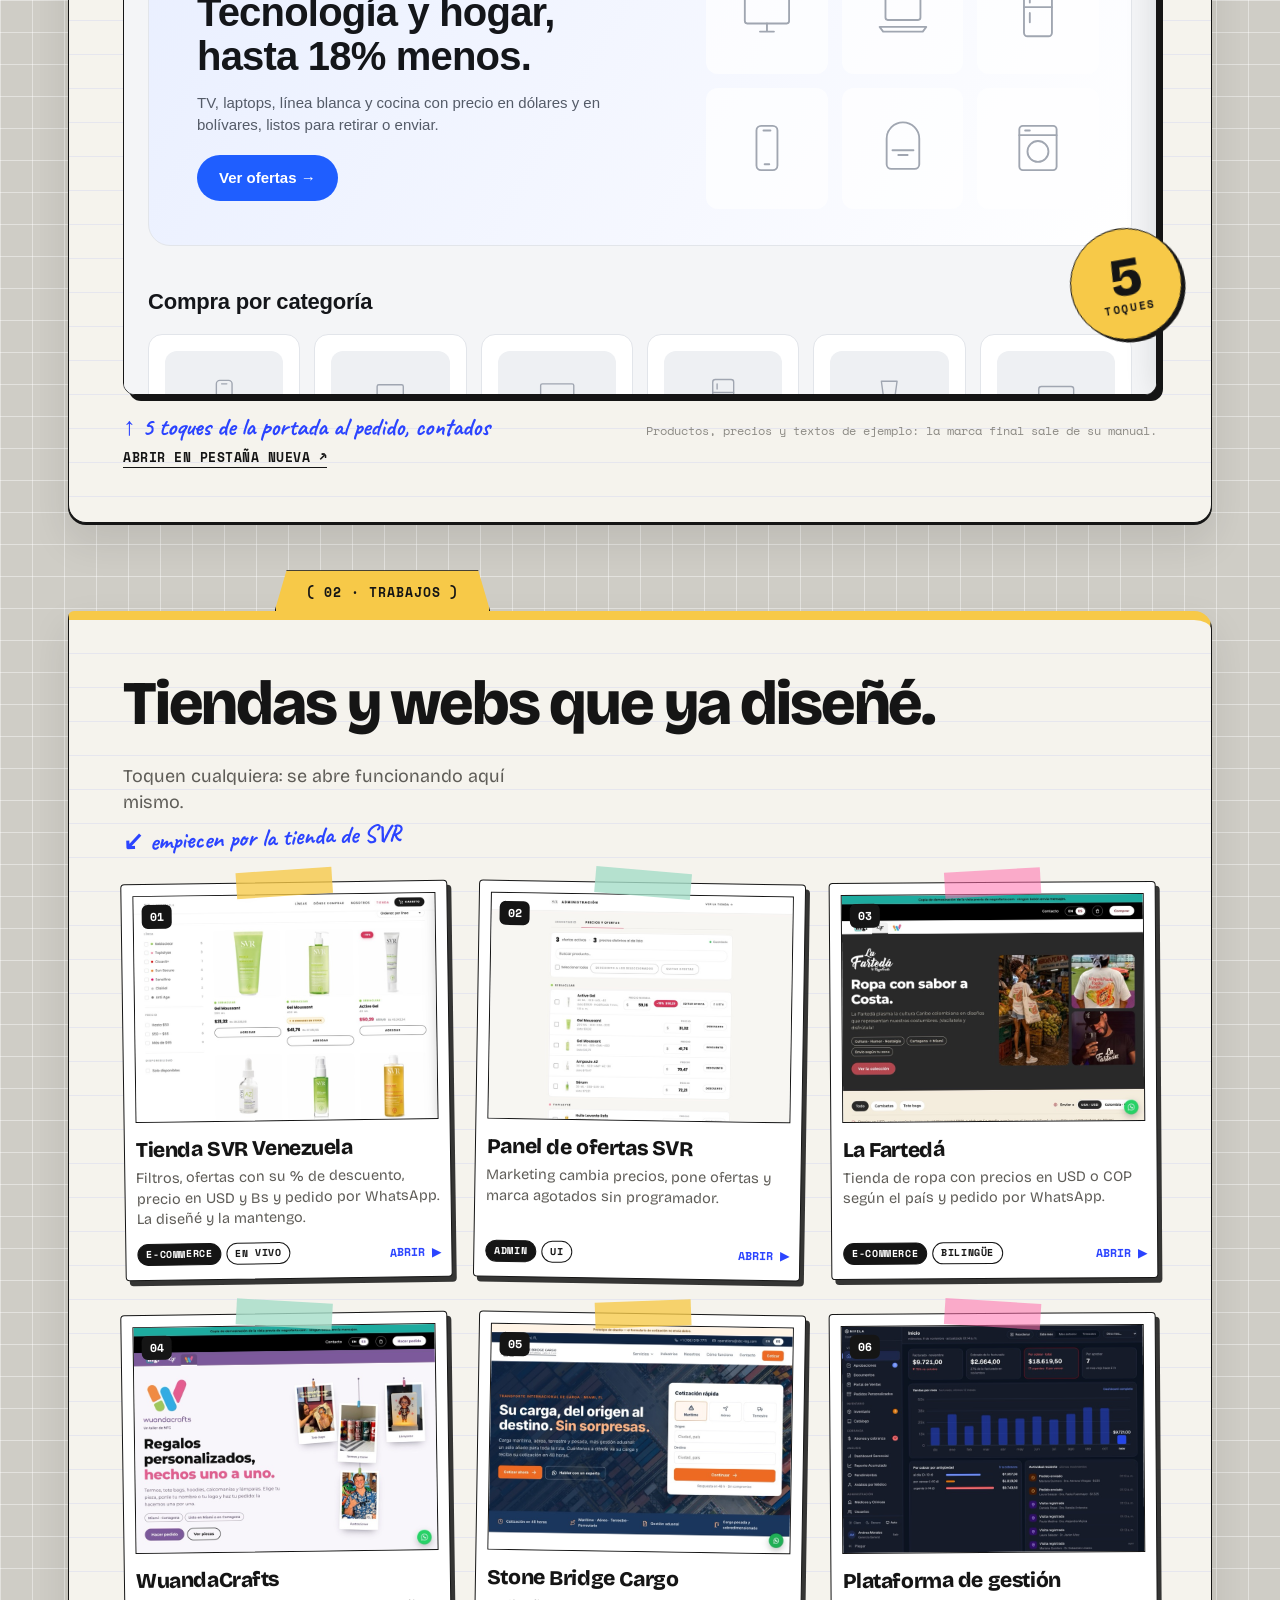
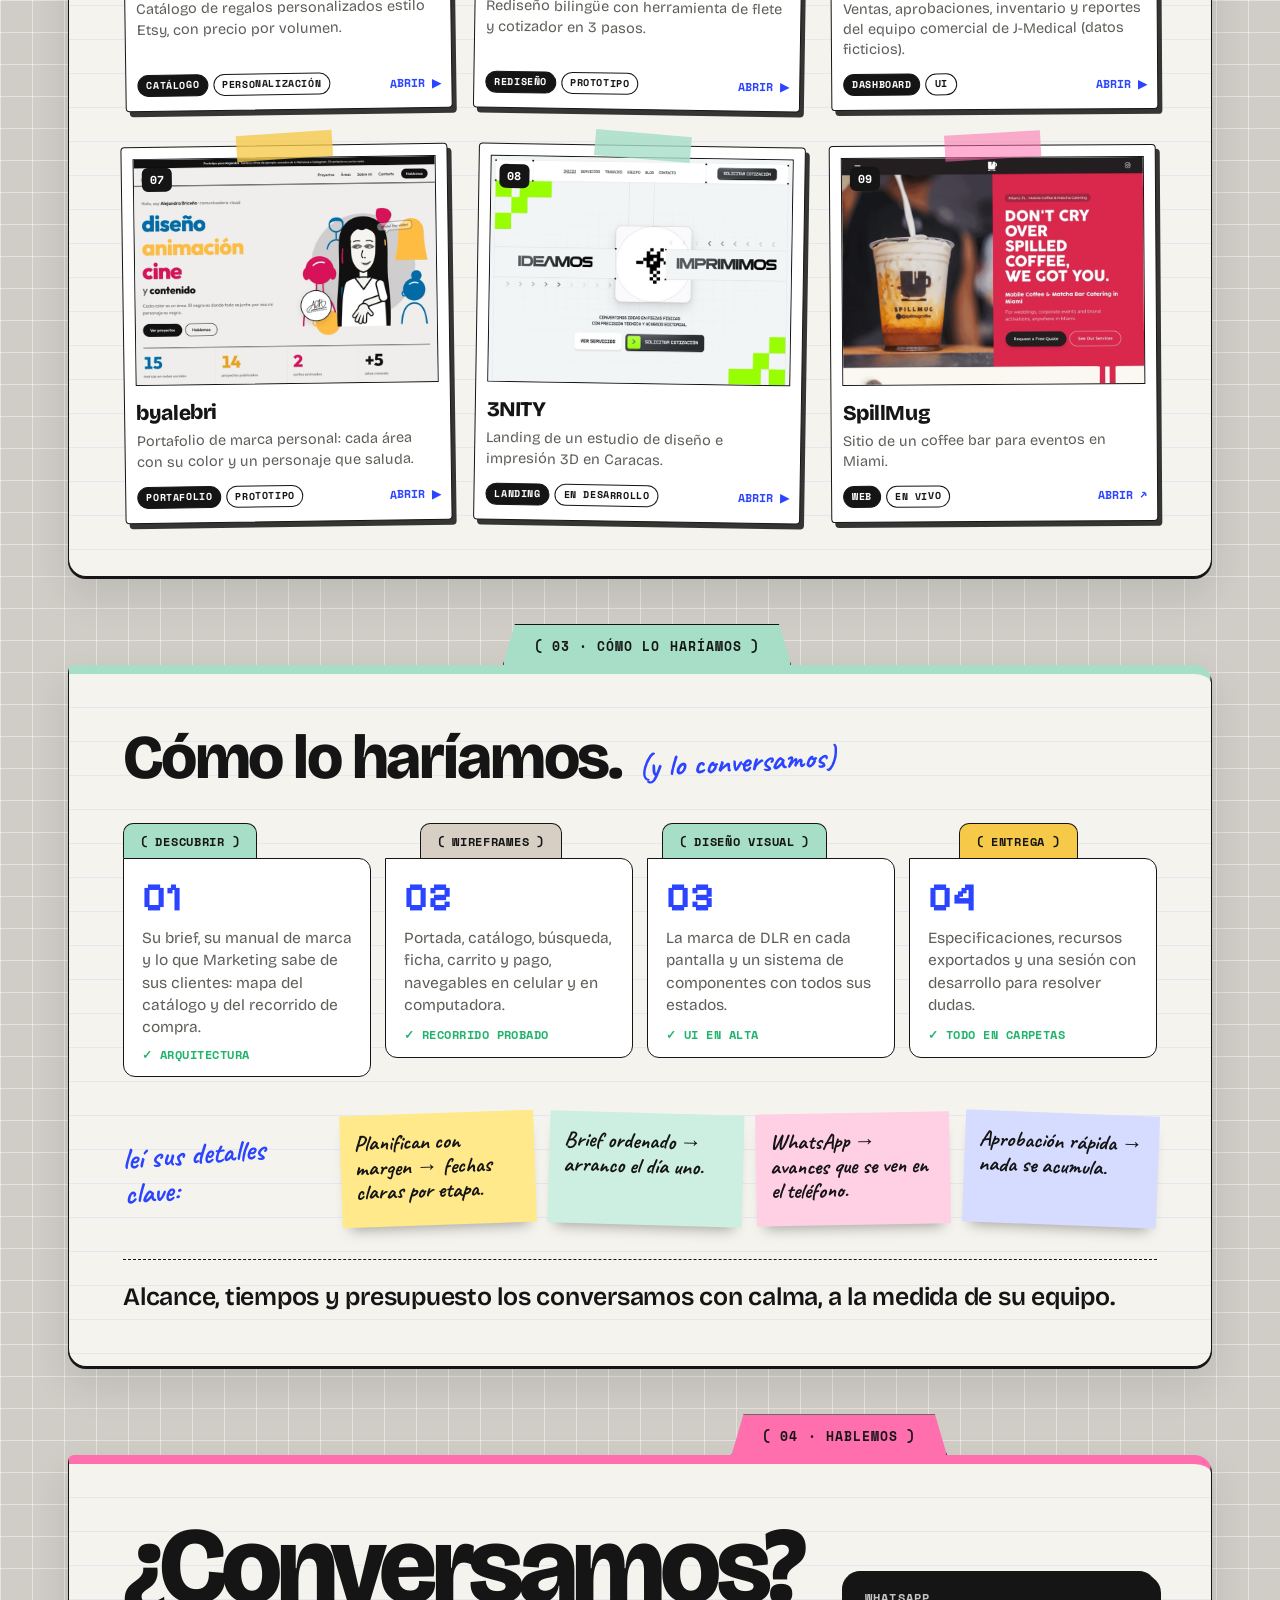
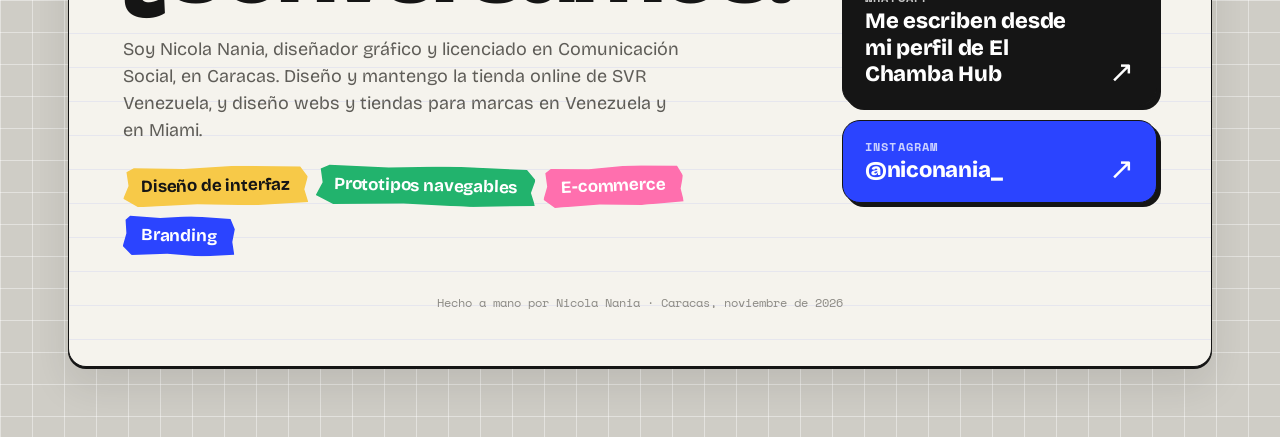
==== commit b1f84c15: "Actualizar propuesta dlr" ====
--- a/index.html
+++ b/index.html
@@ -1,952 +1,708 @@
 <!DOCTYPE html>
 <html lang="es">
 <head>
-  <meta charset="UTF-8" />
-  <meta name="viewport" content="width=device-width, initial-scale=1" />
-  <meta name="robots" content="noindex, nofollow" />
-  <title>Propuesta — DLR Tecnología y Hogar</title>
-  <style>:root {
-  --color-oscuro: #0F0F0F;
-  --color-crema: #FAF8F5;
-  --color-acento: #B8751E;
-  --color-texto: #1A1A1A;
-  --color-texto-claro: #F7F5F1;
-  --color-texto-muted: #8A8A8A;
-  --fuente: "Helvetica Neue", Helvetica, Arial, sans-serif;
-}
-
+  <meta charset="UTF-8">
+  <meta name="viewport" content="width=device-width, initial-scale=1">
+  <meta name="robots" content="noindex, nofollow">
+  <title>DLR × Nicola Nania · Propuesta de diseño UI/UX</title>
+  <meta name="description" content="Un boceto navegable de la tienda de DLR, las tiendas y webs que ya diseñé y cómo lo haríamos.">
+  <meta property="og:type" content="website">
+  <meta property="og:locale" content="es_VE">
+  <meta property="og:title" content="DLR × Nicola Nania · Propuesta de diseño UI/UX">
+  <meta property="og:description" content="Un boceto navegable de la tienda de DLR, las tiendas y webs que ya diseñé y cómo lo haríamos.">
+  <meta property="og:url" content="https://niconania.github.io/propuesta-dlr/">
+  <meta property="og:image" content="https://niconania.github.io/propuesta-dlr/img/og.jpg">
+  <meta property="og:image:width" content="1200">
+  <meta property="og:image:height" content="630">
+  <meta name="twitter:card" content="summary_large_image">
+  <link rel="icon" href="data:image/svg+xml,%3Csvg xmlns='http://www.w3.org/2000/svg' viewBox='0 0 32 32'%3E%3Cpath d='M3 8a2 2 0 0 1 2-2h7l3 3h12a2 2 0 0 1 2 2v14a2 2 0 0 1-2 2H5a2 2 0 0 1-2-2z' fill='%232B44FF'/%3E%3C/svg%3E">
+  <link rel="preconnect" href="https://fonts.googleapis.com">
+  <link rel="preconnect" href="https://fonts.gstatic.com" crossorigin>
+  <link href="https://fonts.googleapis.com/css2?family=Bricolage+Grotesque:opsz,wght@12..96,400;12..96,600;12..96,800&family=Caveat:wght@500;700&family=Pixelify+Sans:wght@500;700&family=Space+Mono:wght@400;700&display=swap" rel="stylesheet">
+  <style>/* ═══════════════════════════════════════════════════════════════
+   DLR × Nicola Nania — una carpeta ordenada.
+   Papel rayado sobre cuadrícula, pestañas de archivador, notas a mano,
+   cintas y stickers. Referencias: las 4 de Nicola (11 nov 2026).
+   ═══════════════════════════════════════════════════════════════ */
+:root {
+  --fondo: #CFCDC6;
+  --papel: #F5F3ED;
+  --tinta: #151515;
+  --gris: #5F5D58;
+  --tenue: #8C8A84;
+  --raya: rgba(43, 68, 255, .075);
+  --azul: #2B44FF;
+  --amarillo: #F7C948;
+  --menta: #A6DEC8;
+  --rosa: #FF6FAE;
+  --verde: #22B36D;
+  --display: "Bricolage Grotesque", "Helvetica Neue", Arial, sans-serif;
+  --mono: "Space Mono", ui-monospace, Menlo, monospace;
+  --mano: "Caveat", "Bradley Hand", cursive;
+  --pixel: "Pixelify Sans", var(--mono);
+}
 * { box-sizing: border-box; margin: 0; padding: 0; }
-
+html { scroll-behavior: smooth; scroll-padding-top: 96px; }
+html.sin-scroll { overflow: hidden; }
 body {
-  font-family: var(--fuente);
-  color: var(--color-texto);
-  background: #E4E1DC;
-  display: flex;
-  flex-direction: column;
-  align-items: center;
-  gap: 24px;
-  padding: 24px 0;
-}
-
-.pagina {
-  width: 1280px;
-  height: 720px;
-  flex: none;
-  zoom: var(--escala, 1);
-  padding: 56px 64px;
+  font-family: var(--display);
+  color: var(--tinta);
+  background-color: var(--fondo);
+  background-image:
+    linear-gradient(rgba(255,255,255,.42) 1px, transparent 1px),
+    linear-gradient(90deg, rgba(255,255,255,.42) 1px, transparent 1px);
+  background-size: 32px 32px;
+  -webkit-font-smoothing: antialiased;
+}
+a { color: inherit; }
+img { display: block; max-width: 100%; }
+button { font: inherit; cursor: pointer; }
+.solo-impresion { display: none; }
+
+/* ── Barra con pestañas ─────────────────────────────────────────── */
+.barra {
+  position: sticky; top: 0; z-index: 20;
+  display: flex; align-items: center; justify-content: space-between; gap: 18px;
+  padding: 12px clamp(14px, 3vw, 32px);
+  background: rgba(245, 243, 237, .92);
+  backdrop-filter: blur(8px);
+  border-bottom: 1.5px solid var(--tinta);
+}
+.barra-marca {
+  flex: none; display: inline-flex; align-items: center; gap: 9px;
+  font: 700 12px/1 var(--mono); letter-spacing: .08em; text-transform: uppercase; text-decoration: none;
+  border: 1.5px solid var(--tinta); border-radius: 999px; padding: 9px 14px;
+}
+.punto { width: 9px; height: 9px; border-radius: 50%; background: var(--verde); box-shadow: 0 0 0 3px rgba(34,179,109,.2); }
+.barra-pestanas { display: flex; gap: 6px; overflow-x: auto; scrollbar-width: none; }
+.barra-pestanas::-webkit-scrollbar { display: none; }
+.barra-pestana {
+  flex: none; text-decoration: none;
+  font: 700 11.5px/1 var(--mono); letter-spacing: .06em; text-transform: uppercase;
+  padding: 10px 14px 9px; border-radius: 10px 10px 4px 4px;
+  border: 1.5px solid var(--tinta); background: var(--papel);
+  transition: transform .15s, background .15s;
+}
+.barra-pestana b { opacity: .55; margin-right: 4px; }
+.barra-pestana:hover, .barra-pestana.activa { transform: translateY(-2px); }
+.barra-pestana--azul.activa, .barra-pestana--azul:hover { background: var(--azul); color: #fff; }
+.barra-pestana--amarillo.activa, .barra-pestana--amarillo:hover { background: var(--amarillo); }
+.barra-pestana--menta.activa, .barra-pestana--menta:hover { background: var(--menta); }
+.barra-pestana--rosa.activa, .barra-pestana--rosa:hover { background: var(--rosa); }
+
+main { max-width: 1200px; margin: 0 auto; padding: 34px clamp(12px, 3vw, 28px) 70px; overflow-x: clip; }
+
+/* ── Hojas (cada sección es una hoja con su pestaña) ───────────────── */
+.hoja {
+  --color: var(--tinta);
   position: relative;
-  display: flex;
-  flex-direction: column;
-  border-radius: 6px;
-  box-shadow: 0 12px 36px rgba(0,0,0,0.14);
-}
-.pagina--oscura { background: var(--color-oscuro); color: var(--color-texto-claro); }
-.pagina--crema { background: var(--color-crema); color: var(--color-texto); }
-
-.encabezado {
-  display: flex;
-  justify-content: space-between;
-  font-size: 9.5pt;
-  letter-spacing: 0.1em;
-  text-transform: uppercase;
-  color: var(--color-texto-muted);
-  border-bottom: 1px solid rgba(0,0,0,0.1);
-  padding-bottom: 14px;
-  margin-bottom: 28px;
-}
-.pagina--oscura .encabezado { color: var(--color-acento); border-bottom-color: rgba(255,255,255,0.15); }
-
-.etiqueta {
-  color: var(--color-acento);
-  font-size: 10pt;
-  font-weight: 700;
-  letter-spacing: 0.1em;
-  text-transform: uppercase;
-  margin-bottom: 12px;
-}
-
-.numero-pagina {
-  position: absolute;
-  bottom: 32px;
-  right: 64px;
-  font-size: 9pt;
-  color: var(--color-texto-muted);
-}
-
-.texto-muted { color: var(--color-texto-muted); }
-
-.cuerpo-centrado {
-  flex: 1;
-  display: flex;
-  flex-direction: column;
-  justify-content: center;
-}
-
-.fila-pie {
-  display: flex;
-  justify-content: space-between;
-  font-size: 11pt;
-  line-height: 1.5;
-}
-.fila-pie--con-borde {
-  border-top: 1px solid rgba(0,0,0,0.1);
-  padding-top: 18px;
-}
-.pagina--oscura .fila-pie--con-borde { border-top-color: rgba(255,255,255,0.15); }
-.fila-pie .etiqueta { margin-bottom: 4px; }
-
-.texto-derecha { text-align: right; }
-
-.bajada { margin-top: 24px; max-width: 720px; font-size: 14pt; }
-
-.cuerpo-centrado .lista-guion { margin-top: 24px; }
-
-h1 { font-size: 46pt; font-weight: 400; line-height: 1.1; max-width: 1000px; }
-h1 strong { font-weight: 700; }
-h2 { font-size: 28pt; font-weight: 400; margin-bottom: 16px; line-height: 1.2; }
-h2 strong { font-weight: 700; }
-h3 { font-size: 15pt; font-weight: 700; margin-top: 24px; }
-p { font-size: 13pt; line-height: 1.5; }
-
-.lista-guion { list-style: none; margin-top: 16px; }
-.lista-guion li {
-  border-top: 1px solid rgba(0,0,0,0.1);
-  padding: 12px 0 12px 26px;
-  position: relative;
-  font-size: 13pt;
-  line-height: 1.4;
-  break-inside: avoid;
-}
-.pagina--oscura .lista-guion li { border-top-color: rgba(255,255,255,0.15); }
-.lista-guion li::before { content: "—"; color: var(--color-acento); position: absolute; left: 0; }
-
-.grid-2 { display: grid; grid-template-columns: 1fr 1fr; gap: 32px; margin-top: 20px; }
-.grid-3 { display: grid; grid-template-columns: repeat(3, 1fr); gap: 20px; margin-top: 20px; }
-.grid-2 > div > h3:first-child,
-.grid-3 > div > h3:first-child { margin-top: 0; }
-
-.tarjeta {
-  border: 1px solid rgba(0,0,0,0.15);
-  padding: 20px;
-  border-radius: 6px;
-  display: block;
-  color: inherit;
-  text-decoration: none;
-}
-.tarjeta--recomendada { background: var(--color-oscuro); color: var(--color-texto-claro); border-color: var(--color-oscuro); }
-.tarjeta--placeholder {
-  border-style: dashed;
-  color: var(--color-texto-muted);
-  display: flex;
-  align-items: center;
-  justify-content: center;
-  text-align: center;
-  font-size: 9.5pt;
-}
-.tarjeta-titulo { font-size: 15pt; font-weight: 700; margin-bottom: 10px; }
-.tarjeta-descripcion { font-size: 12pt; }
-.tarjeta-numero { font-size: 26pt; font-weight: 700; color: var(--color-acento); margin-bottom: 14px; line-height: 1; }
-.pagina--oscura .tarjeta { border-color: rgba(255,255,255,0.18); }
-
-.badge {
-  display: inline-block;
-  background: var(--color-acento);
-  color: #FFF;
-  font-size: 8pt;
-  font-weight: 700;
-  letter-spacing: 0.08em;
-  text-transform: uppercase;
-  padding: 5px 9px;
-  border-radius: 3px;
-  margin-bottom: 10px;
-}
-
-.stats-fila { display: flex; gap: 40px; margin: 28px 0; }
-.stat { flex: 1; border-left: 3px solid var(--color-acento); padding-left: 16px; }
-.stat .valor { font-size: 38pt; font-weight: 700; display: block; line-height: 1.1; }
-.stat .etiqueta-stat { font-size: 11pt; color: var(--color-texto-muted); }
-
-.caja-tesis { background: var(--color-oscuro); color: var(--color-texto-claro); padding: 26px 30px; border-radius: 8px; margin-top: 8px; }
-.caja-tesis p { font-size: 14pt; }
-
-.agenda {
-  margin-top: 16px;
-  column-count: 2;
-  column-gap: 40px;
-}
-.agenda-fila {
-  display: flex;
-  gap: 16px;
-  border-top: 1px solid rgba(0,0,0,0.1);
-  padding: 11px 0;
-  break-inside: avoid;
-}
-.agenda-fila strong { font-size: 13pt; }
-.agenda-fila .hora { width: 110px; font-size: 10.5pt; font-weight: 700; color: var(--color-acento); flex-shrink: 0; padding-top: 2px; }
-.agenda-texto { margin-top: 3px; font-size: 11.5pt; }
-
-.opcion-logistica { border: 1px solid rgba(0,0,0,0.15); padding: 24px; border-radius: 8px; background: #FFF; }
-.opcion-logistica--recomendada { border-color: var(--color-acento); border-width: 2px; }
-
-.lista-opciones { display: grid; grid-template-columns: 1fr 1fr; gap: 24px; margin-top: 24px; align-items: start; }
-.opcion-nombre { font-size: 15pt; font-weight: 700; }
-.opcion-horario { font-size: 11pt; color: var(--color-texto-muted); margin: 4px 0 10px; }
-
-.bloque-espaciado { margin-top: 28px; }
-.bloque-espaciado > h3:first-child { margin-top: 0; }
-
-.parrafo-compacto { margin: 8px 0; }
-
-.paquete-nombre { font-size: 9pt; letter-spacing: 0.1em; }
-.paquete-precio-moneda { font-size: 9pt; color: var(--color-texto-muted); margin-top: 8px; }
-.paquete-precio { font-size: 22pt; font-weight: 700; }
-.lista-guion.paquete-items { margin-top: 10px; }
-.lista-guion.paquete-items li { font-size: 9.5pt; padding: 8px 0 8px 22px; }
-
-.inversion {
-  display: grid;
-  grid-template-columns: 1fr 1.5fr;
-  margin-top: 24px;
-  border: 1px solid rgba(0,0,0,0.12);
-  border-radius: 8px;
-  overflow: hidden;
-}
-.inversion-precio {
-  background: var(--color-oscuro);
-  color: var(--color-texto-claro);
-  padding: 36px 40px;
-  display: flex;
-  flex-direction: column;
-  justify-content: center;
-}
-.inversion-moneda { font-size: 10pt; letter-spacing: 0.12em; color: var(--color-acento); font-weight: 700; }
-.inversion-monto { font-size: 60pt; font-weight: 700; line-height: 1; margin: 6px 0 18px; }
-.inversion-precio p { color: rgba(247,245,241,0.75); font-size: 12.5pt; }
-.inversion-items { padding: 20px 40px; background: #FFF; display: flex; flex-direction: column; justify-content: center; }
-.inversion-items .lista-guion { margin-top: 0; }
-.inversion-items .lista-guion li:first-child { border-top: none; }
-.inversion-regular-fila { font-size: 12.5pt; color: rgba(247,245,241,0.75); margin: -6px 0 18px; }
-.inversion-regular { color: rgba(247,245,241,0.75); text-decoration-thickness: 2px; }
-.inversion-nota { font-size: 10pt; color: var(--color-texto-muted); margin-top: 12px; }
-
-.contacto-ig { color: var(--color-acento); font-weight: 700; text-decoration: none; }
-
-.lista-numerada { counter-reset: numero; }
-.lista-numerada .tarjeta-numero::before { counter-increment: numero; content: counter(numero, decimal-leading-zero); }
-
-.objetivos-grupos .lista-guion { margin-top: 10px; }
-.objetivos-grupos .lista-guion li { font-size: 12pt; padding: 9px 0 9px 26px; }
-.objetivos-grupos h3 { margin-top: 0; }
-.estrategico { margin-top: 12px; }
-.estrategico-item {
-  background: #FFF;
-  border-left: 3px solid var(--color-acento);
-  border-radius: 6px;
-  padding: 14px 16px;
-  font-size: 12pt;
-  line-height: 1.45;
-}
-
-.pasos { gap: 28px; margin-top: 28px; }
-.paso { border-top: 1px solid rgba(255,255,255,0.18); padding-top: 18px; }
-.paso p { font-size: 12.5pt; color: rgba(247,245,241,0.8); }
-
-.pagina--portafolio { padding-top: 40px; padding-bottom: 40px; }
-.portafolio-cabecera { display: flex; justify-content: space-between; align-items: flex-end; gap: 40px; }
-.portafolio-cabecera h2 { margin-bottom: 0; }
-.portafolio-cabecera p { max-width: 380px; font-size: 11.5pt; text-align: right; }
-.vitrina-pestanas { display: flex; flex-wrap: wrap; gap: 8px; margin: 18px 0 12px; }
-.vitrina-pestana {
-  font: inherit;
-  font-size: 10.5pt;
-  font-weight: 700;
-  padding: 8px 16px;
-  border-radius: 20px;
-  border: 1px solid rgba(0,0,0,0.18);
-  background: #FFF;
-  color: var(--color-texto);
-  cursor: pointer;
-  text-decoration: none;
-}
-.vitrina-pestana.activa { background: var(--color-oscuro); border-color: var(--color-oscuro); color: var(--color-texto-claro); }
-.vitrina-pestana--externa { background: transparent; color: var(--color-acento); border-color: var(--color-acento); }
-.vitrina-marco {
-  flex: 1;
-  position: relative;
-  overflow: hidden;
-  border: 1px solid rgba(0,0,0,0.15);
-  border-radius: 8px;
-  background: #FFF;
-}
-.vitrina-marco iframe {
-  position: absolute;
-  top: 0;
-  left: 0;
-  width: 125%;
-  height: 125%;
-  border: 0;
-  transform: scale(0.8);
-  transform-origin: 0 0;
-}
-.vitrina-pie { display: flex; justify-content: space-between; gap: 24px; margin-top: 10px; padding-right: 48px; font-size: 10.5pt; }
-.vitrina-descripcion { color: var(--color-texto-muted); }
-.abrir-nueva { flex: none; font-weight: 700; color: var(--color-acento); text-decoration: none; }
-
-.flujo {
-  display: flex;
-  align-items: stretch;
-  gap: 12px;
-  margin: auto 0;
-}
-.flujo-paso { flex: 1 1 0; display: flex; flex-direction: column; gap: 10px; }
-.flujo-entradas {
-  height: 52px;
-  display: flex;
-  flex-wrap: wrap;
-  align-content: flex-end;
-  gap: 5px;
-}
-.flujo-chip {
-  font-size: 7.5pt;
-  letter-spacing: 0.04em;
-  text-transform: uppercase;
-  border: 1px solid rgba(255,255,255,0.25);
-  border-radius: 20px;
-  padding: 4px 8px;
-  color: rgba(247,245,241,0.8);
-}
-.flujo-tarjeta {
-  flex: 1;
-  background: rgba(255,255,255,0.05);
-  border: 1px solid rgba(255,255,255,0.12);
-  border-radius: 8px;
-  padding: 20px;
-}
-.flujo-numero { font-size: 8pt; font-weight: 700; letter-spacing: 0.12em; color: var(--color-acento); }
-.flujo-nombre { font-size: 15pt; font-weight: 700; margin: 8px 0 10px; }
-.flujo-texto { font-size: 10pt; line-height: 1.5; color: rgba(247,245,241,0.75); }
-.flujo-salida {
-  align-self: flex-start;
-  font-size: 8.5pt;
-  font-weight: 700;
-  letter-spacing: 0.06em;
-  text-transform: uppercase;
-  background: var(--color-acento);
-  color: #FFF;
-  border-radius: 20px;
-  padding: 6px 12px;
-}
-.flujo-flecha { align-self: center; font-size: 20pt; color: var(--color-acento); }
-.flujo-resultado {
-  flex: 1 1 0;
-  display: flex;
-  flex-direction: column;
-  border: 1px solid var(--color-acento);
-  border-radius: 8px;
-  padding: 20px;
-}
-.flujo-resultado .etiqueta { margin-bottom: 4px; }
-.flujo-resultado-valor { font-size: 22pt; font-weight: 700; margin-bottom: 14px; }
-.flujo-mosaico {
-  display: grid;
-  grid-template-columns: repeat(5, 1fr);
-  gap: 6px;
-  margin-bottom: 14px;
-}
-.flujo-mosaico span {
-  aspect-ratio: 4 / 5;
-  border-radius: 4px;
-  background: linear-gradient(160deg, rgba(184,117,30,0.55), rgba(255,255,255,0.06));
-}
-.flujo-mosaico span:nth-child(3n) { background: linear-gradient(160deg, rgba(247,245,241,0.35), rgba(255,255,255,0.04)); }
-.flujo-mosaico span:nth-child(4n+2) { background: linear-gradient(160deg, rgba(120,120,120,0.5), rgba(184,117,30,0.2)); }
-
-.casos { display: flex; gap: 32px; margin-top: 20px; }
-.caso { width: min-content; min-width: 230px; }
-.caso-numero { font-size: 8pt; font-weight: 700; letter-spacing: 0.12em; color: var(--color-acento); }
-.caso-titulo { font-size: 13pt; font-weight: 700; margin: 4px 0; }
-.caso-texto { font-size: 9.5pt; line-height: 1.4; min-height: 2.8em; color: rgba(247,245,241,0.7); margin-bottom: 12px; }
-.caso-videos { display: flex; gap: 8px; }
-.caso-video {
-  width: 136px;
-  aspect-ratio: 9 / 16;
-  object-fit: cover;
-  border-radius: 6px;
-  background: #000;
-  cursor: zoom-in;
-  display: block;
-}
-.caso-datos { list-style: none; margin-top: 12px; }
-.caso-datos li { font-size: 9pt; line-height: 1.6; color: rgba(247,245,241,0.8); }
-.caso-datos span { color: var(--color-acento); font-weight: 700; }
-.casos-nota { position: absolute; bottom: 32px; left: 64px; font-size: 9pt; color: var(--color-texto-muted); }
-
-.visor {
-  margin: auto;
-  padding: 0;
-  border: none;
-  background: transparent;
-}
-.visor::backdrop { background: rgba(0,0,0,0.85); }
-.visor video { display: block; max-height: 90vh; max-width: 90vw; border-radius: 8px; }
-
-/* ── Auditoría ── */
-.auditoria { display: grid; grid-template-columns: repeat(3, 1fr); gap: 14px; margin-top: 6px; }
-.hallazgo {
-  --estado: var(--color-texto-muted);
-  background: #FFF;
-  border: 1px solid rgba(0,0,0,0.1);
-  border-top: 4px solid var(--estado);
-  border-radius: 8px;
-  padding: 14px 16px;
-  display: flex;
-  flex-direction: column;
-  gap: 8px;
-}
-.hallazgo--bien { --estado: #2F8F5B; }
-.hallazgo--mejorar { --estado: #D99A12; }
-.hallazgo--critico { --estado: #C8452F; }
-.hallazgo-cabecera { display: flex; align-items: center; gap: 8px; }
-.hallazgo-estado { width: 9px; height: 9px; border-radius: 50%; background: var(--estado); flex: none; }
-.hallazgo-area { font-size: 12.5pt; font-weight: 700; }
-.hallazgo-texto { font-size: 10pt; line-height: 1.4; color: #4A4A4A; }
-.hallazgo-propuesta { font-size: 10pt; line-height: 1.4; font-weight: 600; margin-top: auto; }
-.hallazgo-propuesta span { color: var(--estado); }
-.auditoria-leyenda { display: flex; gap: 22px; margin-top: 14px; font-size: 9.5pt; color: var(--color-texto-muted); }
-.auditoria-leyenda span { display: flex; align-items: center; gap: 7px; }
-.auditoria-leyenda i { width: 9px; height: 9px; border-radius: 50%; background: var(--estado); }
-
-/* ── Fases ── */
-.fases { list-style: none; display: grid; gap: 24px; margin-top: 30px; }
-.fase-linea { position: relative; height: 34px; margin-bottom: 16px; }
-.fase-linea::before {
-  content: "";
-  position: absolute;
-  left: 0;
-  right: -24px;
-  top: 50%;
-  border-top: 2px solid rgba(0,0,0,0.12);
-}
-.fase:last-child .fase-linea::before { right: 0; }
-.fase-numero {
-  position: relative;
-  display: inline-flex;
-  align-items: center;
-  justify-content: center;
-  width: 34px;
-  height: 34px;
-  border-radius: 50%;
-  background: var(--color-oscuro);
-  color: var(--color-texto-claro);
-  font-size: 10pt;
-  font-weight: 700;
-}
-.fase-duracion { font-size: 9.5pt; font-weight: 700; letter-spacing: 0.1em; text-transform: uppercase; color: var(--color-acento); }
-.fase-nombre { font-size: 15pt; font-weight: 700; margin: 4px 0 8px; }
-.fase-texto { font-size: 11pt; line-height: 1.45; color: #4A4A4A; }
-.fase-entregable {
-  display: inline-block;
-  margin-top: 12px;
-  font-size: 9.5pt;
-  font-weight: 700;
-  padding: 5px 10px;
-  border-radius: 20px;
-  background: rgba(47,143,91,0.12);
-  color: #23704A;
-}
-
-/* ── Comparativa ── */
-.comparativa { width: 100%; border-collapse: collapse; margin-top: 18px; font-size: 11.5pt; }
-.comparativa th, .comparativa td { text-align: left; padding: 11px 16px; border-bottom: 1px solid rgba(0,0,0,0.09); vertical-align: top; }
-.comparativa thead th { font-size: 10pt; letter-spacing: 0.08em; text-transform: uppercase; color: var(--color-texto-muted); }
-.comparativa tbody th { font-weight: 700; width: 24%; }
-.comparativa td { color: #555; width: 38%; }
-.comparativa .comparativa-despues { background: rgba(184,117,30,0.08); color: var(--color-texto); font-weight: 600; }
-.comparativa thead .comparativa-despues { color: var(--color-acento); border-radius: 8px 8px 0 0; }
-.comparativa-nota { font-size: 9.5pt; color: var(--color-texto-muted); margin-top: 12px; }
-
-@media (max-aspect-ratio: 1/1), (max-width: 820px) {
-  body { gap: 12px; padding: 0; }
-  .pagina {
-    zoom: 1;
-    width: 100%;
-    height: auto;
-    min-height: 0;
-    padding: 32px 22px 56px;
-    border-radius: 0;
-    box-shadow: none;
-  }
-  h1 { font-size: 24pt; }
-  h2 { font-size: 16pt; }
-  .encabezado { flex-wrap: wrap; gap: 4px 12px; }
-  .cuerpo-centrado { flex: none; }
-  .bajada { max-width: none; }
-  .fila-pie { flex-direction: column; gap: 18px; margin-top: 32px; }
-  .texto-derecha { text-align: left; }
-
-  .grid-2, .grid-3 { grid-template-columns: 1fr !important; gap: 20px; }
-  .stats-fila { flex-direction: column; gap: 14px; }
-  .agenda { column-count: 1; }
-
-  .flujo { flex-direction: column; margin: 16px 0 0; }
-  .flujo-entradas { height: auto; }
-  .flujo-flecha { transform: rotate(90deg); }
-
-  .casos { flex-direction: column; gap: 28px; }
-  .caso { width: auto; min-width: 0; }
-  .caso-texto { min-height: 0; }
-  .caso-videos { flex-wrap: wrap; }
-  .caso-video { width: calc(50% - 4px); }
-  .casos-nota { position: static; margin-top: 20px; }
-
-  .inversion { grid-template-columns: 1fr; }
-  .inversion-precio, .inversion-items { padding: 24px 22px; }
-  .inversion-monto { font-size: 44pt; }
-
-  .portafolio-cabecera { flex-direction: column; align-items: flex-start; gap: 8px; }
-  .portafolio-cabecera p { text-align: left; }
-  .vitrina-marco { flex: none; height: 70vh; }
-  .vitrina-marco iframe { width: 100%; height: 100%; transform: none; }
-  .vitrina-pie { flex-direction: column; gap: 6px; padding-right: 0; }
-  .lista-opciones { grid-template-columns: 1fr; }
-
-  .auditoria { grid-template-columns: 1fr; }
-  .auditoria-leyenda { flex-wrap: wrap; gap: 10px 18px; }
-  .fases { grid-template-columns: 1fr !important; gap: 0; margin-top: 20px; }
-  .fase { position: relative; padding: 0 0 26px 50px; }
-  .fase-linea { position: absolute; left: 0; top: 0; bottom: 0; height: auto; margin: 0; }
-  .fase-linea::before { left: 17px; right: auto; top: 0; bottom: 0; border-top: none; border-left: 2px solid rgba(0,0,0,0.12); }
-  .fase:last-child .fase-linea::before { display: none; }
-  .comparativa, .comparativa tbody, .comparativa tr, .comparativa th, .comparativa td { display: block; width: auto; }
-  .comparativa thead { display: none; }
-  .comparativa tbody th, .comparativa td { width: auto; }
-  .comparativa-fila { border-bottom: 1px solid rgba(0,0,0,0.12); padding: 10px 0; }
-  .comparativa th, .comparativa td { border: none; padding: 4px 0; }
-  .comparativa td::before { display: block; font-size: 8.5pt; font-weight: 700; letter-spacing: 0.08em; text-transform: uppercase; color: var(--color-texto-muted); content: attr(data-columna); }
-  .comparativa .comparativa-despues { padding: 6px 10px; border-radius: 6px; }
+  background-color: var(--papel);
+  background-image: repeating-linear-gradient(to bottom, transparent 0 33px, var(--raya) 33px 34px);
+  border: 1.5px solid var(--tinta);
+  border-top: 9px solid var(--color);
+  border-radius: 6px 18px 18px 18px;
+  padding: clamp(26px, 4.4vw, 54px);
+  margin-top: 88px;
+  box-shadow: 0 2px 0 var(--tinta), 0 18px 40px rgba(20, 20, 20, .10);
+}
+.hoja--azul { --color: var(--azul); }
+.hoja--amarillo { --color: var(--amarillo); }
+.hoja--menta { --color: var(--menta); }
+.hoja--rosa { --color: var(--rosa); }
+.hoja-pestana {
+  position: absolute; bottom: 100%; margin-bottom: 9px;
+  left: var(--x, 0px);
+  font: 700 13px/1 var(--mono); letter-spacing: .08em; text-transform: uppercase;
+  background: var(--color); color: var(--tinta);
+  border: 1.5px solid var(--tinta); border-bottom: 0;
+  padding: 15px 30px 12px;
+  clip-path: polygon(12px 0, calc(100% - 12px) 0, 100% 100%, 0 100%);
+  border-radius: 10px 10px 0 0;
+}
+.hoja--azul .hoja-pestana { color: #fff; }
+/* Las pestañas se escalonan como separadores de archivador. */
+#boceto .hoja-pestana { --x: 0px; }
+#trabajos .hoja-pestana { --x: 18%; }
+#metodo .hoja-pestana { --x: 38%; }
+#hablemos .hoja-pestana { --x: 58%; }
+
+.hoja-cabeza { display: flex; align-items: flex-end; justify-content: space-between; gap: 28px; margin-bottom: 26px; flex-wrap: wrap; }
+.hoja-cabeza h2 { font-size: clamp(34px, 5vw, 62px); font-weight: 800; line-height: .98; letter-spacing: -.035em; }
+.hoja-cabeza p { max-width: 430px; font-size: 18px; line-height: 1.45; color: var(--gris); }
+
+/* ── Piezas sueltas ───────────────────────────────────────────── */
+.pildora {
+  display: inline-flex; align-items: center; gap: 8px;
+  font: 700 12px/1 var(--mono); letter-spacing: .08em; text-transform: uppercase;
+  border: 1.5px solid var(--tinta); border-radius: 999px; padding: 9px 15px; background: var(--papel);
+}
+.nota-mano { font-family: var(--mano); font-weight: 700; font-size: 25px; line-height: 1.15; color: var(--azul); }
+.mono-chico { font: 400 12px/1.5 var(--mono); color: var(--tenue); }
+.enlace-mono { font: 700 12.5px/1 var(--mono); letter-spacing: .04em; text-transform: uppercase; text-decoration: none; border-bottom: 1.5px solid currentColor; padding-bottom: 3px; }
+
+.cintas { display: flex; flex-wrap: wrap; gap: 10px 8px; }
+.cinta-etiqueta {
+  --c: var(--amarillo);
+  font-weight: 700; font-size: 17px; letter-spacing: -.01em;
+  padding: 9px 18px 10px; background: var(--c);
+  clip-path: polygon(2% 12%, 6% 2%, 33% 6%, 61% 0, 96% 5%, 100% 30%, 98% 62%, 100% 94%, 70% 100%, 40% 95%, 8% 100%, 0 78%, 3% 46%);
+  transform: rotate(var(--r, -1deg));
+}
+.cinta-etiqueta:nth-child(2n) { --r: 1.2deg; }
+.cinta-etiqueta:nth-child(3n) { --r: -2deg; }
+.cinta-etiqueta--amarillo { --c: var(--amarillo); }
+.cinta-etiqueta--verde { --c: var(--verde); color: #fff; }
+.cinta-etiqueta--rosa { --c: var(--rosa); color: #fff; }
+.cinta-etiqueta--azul { --c: var(--azul); color: #fff; }
+.cinta-etiqueta--menta { --c: var(--menta); }
+
+/* ── Portada ───────────────────────────────────────────────────── */
+.hoja--portada {
+  margin-top: 6px;
+  border-top-width: 1.5px;
+  padding-bottom: 34px;
+  background-image:
+    linear-gradient(90deg, transparent 0 28px, rgba(255, 111, 174, .5) 28px 30px, transparent 30px),
+    repeating-linear-gradient(to bottom, transparent 0 33px, var(--raya) 33px 34px);
+}
+.portada { display: grid; grid-template-columns: 1.12fr 1fr; gap: 26px; align-items: center; min-height: min(640px, calc(100vh - 170px)); }
+.portada-texto { position: relative; z-index: 2; }
+.portada h1 { font-size: clamp(42px, 6.2vw, 80px); font-weight: 800; line-height: .94; letter-spacing: -.045em; margin: 22px 0 22px; }
+.portada h1 mark {
+  background: linear-gradient(transparent 58%, var(--amarillo) 58%, var(--amarillo) 92%, transparent 92%);
+  color: inherit; padding: 0 .08em; white-space: nowrap;
+}
+.bajada { font-size: 19px; line-height: 1.5; color: var(--gris); max-width: 560px; margin-bottom: 26px; }
+
+.portada-carpeta { position: relative; height: 470px; }
+.nota-brief { position: absolute; top: 0; right: 0; width: 280px; transform: rotate(3deg); text-align: right; font-size: 23px; }
+.carpeta { position: absolute; left: 4%; top: 120px; width: 250px; height: 190px; }
+.carpeta-fondo, .carpeta-frente { position: absolute; inset: 0; border: 1.5px solid var(--tinta); }
+.carpeta-fondo { background: #9C9A93; border-radius: 6px 14px 14px 14px; top: -22px; }
+.carpeta-fondo::before {
+  content: ""; position: absolute; left: -1.5px; top: -24px; width: 104px; height: 26px;
+  background: #9C9A93; border: 1.5px solid var(--tinta); border-bottom: 0; border-radius: 9px 9px 0 0;
+}
+.carpeta-frente { background: #BDBBB4; border-radius: 12px; top: 10px; z-index: 3; box-shadow: inset 0 1px 0 rgba(255,255,255,.5); }
+.abanico { position: absolute; inset: 0; z-index: 2; }
+.carta {
+  position: absolute; left: 0; top: 0; width: 176px; aspect-ratio: 4 / 3; object-fit: cover; object-position: top;
+  border-radius: 10px; border: 3px solid #fff; box-shadow: 0 10px 22px rgba(20,20,20,.18), 0 0 0 1.5px var(--tinta);
+  transition: transform .35s cubic-bezier(.2,.8,.2,1);
+}
+.carta-0 { transform: translate(52px, -50px) rotate(-7deg); z-index: 5; }
+.carta-1 { transform: translate(142px, -66px) rotate(5deg); z-index: 4; }
+.carta-2 { transform: translate(222px, -30px) rotate(16deg); z-index: 3; }
+.carta-3 { transform: translate(270px, 36px) rotate(27deg); z-index: 2; }
+.carta-4 { transform: translate(286px, 112px) rotate(38deg); z-index: 1; }
+.portada-carpeta:hover .carta-0 { transform: translate(46px, -62px) rotate(-9deg); }
+.portada-carpeta:hover .carta-2 { transform: translate(232px, -36px) rotate(14deg); }
+.cursor { position: absolute; z-index: 6; width: 34px; left: 150px; top: 30px; filter: drop-shadow(1px 2px 0 rgba(0,0,0,.15)); }
+.carpeta-nombre { position: absolute; left: 4%; top: 336px; width: 260px; text-align: center; font: 400 13.5px/1.3 var(--mono); }
+.nota-abajo { display: inline-flex; align-items: flex-end; gap: 2px; margin-top: 10px; text-decoration: none; }
+.nota-abajo svg { width: 26px; height: 40px; }
+
+/* ── Boceto ────────────────────────────────────────────────────── */
+.vistas { display: flex; flex-wrap: wrap; gap: 8px; margin-bottom: 22px; }
+.pildora-boton {
+  font: 700 12.5px/1 var(--mono); letter-spacing: .04em; text-transform: uppercase;
+  padding: 11px 16px; border-radius: 999px; border: 1.5px solid var(--tinta); background: var(--papel);
+  transition: background .15s, color .15s, transform .15s;
+}
+.pildora-boton:hover { transform: translateY(-1px); }
+.pildora-boton.activa { background: var(--tinta); color: #fff; }
+.ventana {
+  position: relative; border: 1.5px solid var(--tinta); border-radius: 12px; background: #fff;
+  box-shadow: 6px 6px 0 var(--tinta);
+}
+.ventana-barra {
+  display: flex; align-items: center; gap: 7px; padding: 10px 14px;
+  border-bottom: 1.5px solid var(--tinta); background: #ECEAE3; border-radius: 11px 11px 0 0;
+  font: 400 12px/1 var(--mono); color: var(--gris);
+}
+.ventana-barra i { width: 11px; height: 11px; border-radius: 50%; border: 1.5px solid var(--tinta); }
+.ventana-barra i:nth-child(1) { background: var(--rosa); }
+.ventana-barra i:nth-child(2) { background: var(--amarillo); }
+.ventana-barra i:nth-child(3) { background: var(--verde); }
+.ventana-barra span { margin-left: 10px; }
+.ventana iframe { display: block; width: 100%; height: min(680px, 76vh); border: 0; border-radius: 0 0 11px 11px; background: #F4F5F7; }
+.cinta-pegada { position: absolute; z-index: 3; width: 110px; height: 30px; background: rgba(166, 222, 200, .72); border-left: 2px dashed rgba(255,255,255,.6); border-right: 2px dashed rgba(255,255,255,.6); }
+.cinta-pegada--izq { left: -34px; top: -10px; transform: rotate(-32deg); }
+.cinta-pegada--der { right: -34px; top: -10px; transform: rotate(32deg); background: rgba(247, 201, 72, .7); }
+.sticker-toques {
+  position: absolute; z-index: 4; right: -26px; bottom: 54px;
+  width: 112px; height: 112px; border-radius: 50%;
+  background: var(--amarillo); border: 1.5px solid var(--tinta); box-shadow: 3px 3px 0 var(--tinta);
+  display: flex; flex-direction: column; align-items: center; justify-content: center; transform: rotate(-10deg);
+}
+.sticker-toques b { font: 800 54px/0.9 var(--display); letter-spacing: -.04em; }
+.sticker-toques span { font: 700 11px/1 var(--mono); letter-spacing: .14em; text-transform: uppercase; }
+.ventana-pie { display: flex; flex-wrap: wrap; align-items: baseline; justify-content: space-between; gap: 10px 26px; margin-top: 18px; }
+
+/* ── Trabajos (polaroids con cinta) ──────────────────────────────── */
+.hoja-cabeza p .nota-mano { display: block; margin-top: 6px; transform: rotate(-2deg); }
+.trabajos { display: grid; grid-template-columns: repeat(3, 1fr); gap: 34px 26px; counter-reset: trabajo; padding-top: 6px; }
+.trabajo {
+  counter-increment: trabajo;
+  position: relative; display: flex; flex-direction: column; gap: 6px; text-decoration: none;
+  background: #fff; border: 1.5px solid var(--tinta); border-radius: 4px; padding: 11px 11px 14px;
+  box-shadow: 4px 5px 0 rgba(21,21,21,.85);
+  transform: rotate(var(--r, -.8deg)); transition: transform .2s, box-shadow .2s;
+}
+.trabajo:nth-child(3n+2) { --r: .9deg; }
+.trabajo:nth-child(3n) { --r: -.4deg; }
+.trabajo:hover { transform: rotate(0) translateY(-5px); box-shadow: 6px 9px 0 var(--tinta); }
+.trabajo-cinta { position: absolute; z-index: 2; top: -13px; left: 50%; width: 96px; height: 26px; margin-left: -48px; transform: rotate(-3deg); background: rgba(247, 201, 72, .78); }
+.trabajo:nth-child(2n) .trabajo-cinta { background: rgba(166, 222, 200, .8); transform: rotate(4deg); }
+.trabajo:nth-child(3n) .trabajo-cinta { background: rgba(255, 111, 174, .55); }
+.trabajo-foto { position: relative; display: block; aspect-ratio: 4 / 3; overflow: hidden; border: 1.5px solid var(--tinta); background: #eee; }
+.trabajo-foto img { width: 100%; height: 100%; object-fit: cover; object-position: top; transition: transform .4s; }
+.trabajo:hover .trabajo-foto img { transform: scale(1.03); }
+.trabajo-foto::before {
+  content: counter(trabajo, decimal-leading-zero);
+  position: absolute; z-index: 1; left: 8px; top: 8px;
+  font: 700 11.5px/1 var(--mono); background: var(--tinta); color: #fff; padding: 6px 8px; border-radius: 6px;
+}
+.trabajo-titulo { font-weight: 800; font-size: 21px; letter-spacing: -.02em; margin-top: 8px; }
+.trabajo-texto { font-size: 14.5px; line-height: 1.4; color: var(--gris); }
+.trabajo-pie { display: flex; align-items: center; justify-content: space-between; gap: 8px; margin-top: auto; padding-top: 8px; }
+.trabajo-etiquetas { display: flex; flex-wrap: wrap; gap: 5px; }
+.trabajo-etiquetas i { font: 700 10px/1 var(--mono); font-style: normal; letter-spacing: .06em; text-transform: uppercase; border: 1.2px solid var(--tinta); border-radius: 999px; padding: 5px 8px; }
+.trabajo-etiquetas i:first-child { background: var(--tinta); color: #fff; }
+.trabajo-abrir { flex: none; font: 700 11.5px/1 var(--mono); text-transform: uppercase; color: var(--azul); }
+
+/* ── Cómo lo haríamos (separadores) ──────────────────────────────── */
+.nota-titulo { font-size: .5em; letter-spacing: 0; vertical-align: middle; display: inline-block; transform: rotate(-3deg); margin-left: 6px; }
+.pasos { list-style: none; display: grid; grid-template-columns: repeat(4, 1fr); gap: 14px; counter-reset: paso; margin-top: 34px; }
+.paso { counter-increment: paso; position: relative; }
+.paso-pestana {
+  display: inline-block; font: 700 12px/1 var(--mono); letter-spacing: .06em; text-transform: uppercase;
+  background: var(--menta); border: 1.5px solid var(--tinta); border-bottom: 0; border-radius: 10px 10px 0 0;
+  padding: 12px 16px 10px; margin-left: var(--x, 0);
+}
+.paso:nth-child(2) { --x: 14%; } .paso:nth-child(2) .paso-pestana { background: #D8CFC4; }
+.paso:nth-child(3) { --x: 6%; }
+.paso:nth-child(4) { --x: 20%; } .paso:nth-child(4) .paso-pestana { background: var(--amarillo); }
+.paso-cuerpo { background: #fff; border: 1.5px solid var(--tinta); border-radius: 0 12px 12px 12px; padding: 18px 18px 16px; min-height: 200px; display: flex; flex-direction: column; gap: 10px; }
+.paso-num::before { content: counter(paso, decimal-leading-zero); font: 700 40px/1 var(--pixel); color: var(--azul); }
+.paso-cuerpo p { font-size: 15.5px; line-height: 1.45; color: var(--gris); }
+.paso-sale { margin-top: auto; font: 700 11.5px/1 var(--mono); letter-spacing: .04em; text-transform: uppercase; color: var(--verde); }
+
+.detalles { display: grid; grid-template-columns: 200px 1fr; gap: 18px; align-items: center; margin-top: 36px; }
+.detalles-titulo { transform: rotate(-4deg); font-size: 30px; }
+.postits { list-style: none; display: grid; grid-template-columns: repeat(4, 1fr); gap: 14px; }
+.postits li {
+  font-family: var(--mano); font-weight: 700; font-size: 22px; line-height: 1.12;
+  padding: 16px 14px 18px; min-height: 112px; background: #FFE98A;
+  box-shadow: 0 10px 14px -8px rgba(0,0,0,.35); transform: rotate(var(--r, -2deg));
+}
+.postits li:nth-child(2) { background: #CDEFE1; --r: 1.6deg; }
+.postits li:nth-child(3) { background: #FFD0E4; --r: -1deg; }
+.postits li:nth-child(4) { background: #D6DCFF; --r: 2.2deg; }
+.metodo-cierre {
+  margin-top: 34px; padding-top: 22px; border-top: 1.5px dashed var(--tinta);
+  font-size: clamp(19px, 2.2vw, 25px); font-weight: 600; letter-spacing: -.01em;
+}
+
+/* ── Hablemos ─────────────────────────────────────────────────── */
+.hablemos { display: grid; grid-template-columns: 1.3fr 1fr; gap: 40px; align-items: center; }
+.titulo-enorme { font-size: clamp(38px, 10vw, 108px); font-weight: 800; letter-spacing: -.05em; line-height: .9; margin-bottom: 20px; }
+.hablemos-texto p { font-size: 18px; line-height: 1.5; color: var(--gris); max-width: 560px; margin-bottom: 22px; }
+.contactos { display: grid; gap: 14px; }
+.contacto {
+  display: grid; grid-template-columns: 1fr auto; gap: 4px 14px; align-items: end;
+  text-decoration: none; border: 1.5px solid var(--tinta); border-radius: 18px; padding: 20px 22px 18px;
+  box-shadow: 4px 4px 0 var(--tinta); transition: transform .15s, box-shadow .15s;
+}
+.contacto:hover { transform: translate(-2px, -2px); box-shadow: 6px 6px 0 var(--tinta); }
+.contacto--negro { background: var(--tinta); color: #fff; }
+.contacto--azul { background: var(--azul); color: #fff; }
+.contacto-tipo { grid-column: 1; font: 700 12px/1 var(--mono); letter-spacing: .1em; text-transform: uppercase; opacity: .75; }
+.contacto-texto { grid-column: 1; font-weight: 800; font-size: 22px; letter-spacing: -.01em; line-height: 1.2; }
+.contacto-flecha { grid-column: 2; grid-row: 1 / span 2; font-size: 30px; line-height: 1; }
+.firma { margin-top: 38px; font: 400 12px/1.5 var(--mono); color: var(--tenue); text-align: center; }
+
+/* ── Visor de trabajos (una carpeta abierta) ───────────────────── */
+.visor { position: fixed; inset: 0; z-index: 50; background: rgba(21,21,21,.6); display: flex; align-items: center; justify-content: center; padding: 40px 18px 18px; opacity: 0; pointer-events: none; transition: opacity .2s; }
+.visor.abierto { opacity: 1; pointer-events: auto; }
+.visor-carpeta { position: relative; width: min(1320px, 100%); height: min(860px, 100%); background: var(--papel); border: 1.5px solid var(--tinta); border-radius: 6px 16px 16px 16px; display: flex; flex-direction: column; box-shadow: 8px 8px 0 var(--tinta); }
+.visor-pestana { position: absolute; bottom: 100%; left: -1.5px; font: 700 12.5px/1 var(--mono); letter-spacing: .06em; text-transform: uppercase; background: var(--amarillo); border: 1.5px solid var(--tinta); border-bottom: 0; border-radius: 10px 10px 0 0; padding: 13px 20px 10px; white-space: nowrap; max-width: 92vw; overflow: hidden; text-overflow: ellipsis; }
+.visor-barra { display: flex; align-items: center; gap: 18px; padding: 12px 16px; border-bottom: 1.5px solid var(--tinta); }
+.visor-nota { flex: 1; font-size: 14.5px; color: var(--gris); min-width: 0; overflow: hidden; text-overflow: ellipsis; white-space: nowrap; }
+.visor-abrir { font: 700 12px/1 var(--mono); text-transform: uppercase; color: var(--azul); text-decoration: none; white-space: nowrap; }
+.visor-cerrar { font: 700 12px/1 var(--mono); text-transform: uppercase; border: 1.5px solid var(--tinta); background: var(--tinta); color: #fff; border-radius: 999px; padding: 9px 14px; white-space: nowrap; }
+.visor-marco { flex: 1; width: 100%; border: 0; background: #fff; border-radius: 0 0 15px 15px; }
+
+/* ── Celular ───────────────────────────────────────────────────── */
+@media (max-width: 900px) {
+  .portada { grid-template-columns: 1fr; min-height: 0; }
+  .portada-carpeta { height: 380px; max-width: 520px; }
+  .trabajos { grid-template-columns: repeat(2, 1fr); }
+  .pasos { grid-template-columns: repeat(2, 1fr); }
+  .postits { grid-template-columns: repeat(2, 1fr); }
+  .detalles { grid-template-columns: 1fr; }
+  .hablemos { grid-template-columns: 1fr; }
+  #trabajos .hoja-pestana { --x: 10%; } #metodo .hoja-pestana { --x: 20%; } #hablemos .hoja-pestana { --x: 30%; }
+}
+@media (max-width: 600px) {
+  html { scroll-padding-top: 120px; }
+  .barra { flex-wrap: wrap; gap: 10px; padding: 10px 12px; }
+  .barra-pestanas { width: 100%; }
+  .barra-pestana { padding: 9px 11px 8px; font-size: 10.5px; }
+  .hoja { margin-top: 70px; border-radius: 4px 14px 14px 14px; }
+  .hoja-pestana { font-size: 11px; padding: 12px 20px 10px; }
+  .hoja-cabeza p { font-size: 16px; }
+  .hoja--portada { background-image: repeating-linear-gradient(to bottom, transparent 0 33px, var(--raya) 33px 34px); }
+  .portada h1 { margin: 18px 0; }
+  .bajada { font-size: 16.5px; }
+  .cinta-etiqueta { font-size: 15px; padding: 8px 14px 9px; }
+  .portada-carpeta { height: 330px; transform: scale(.64); transform-origin: left top; margin-bottom: -112px; }
+  .nota-brief { display: none; }
+  .nota-abajo { margin-left: 0; }
+  .ventana { box-shadow: 4px 4px 0 var(--tinta); }
+  .ventana iframe { height: 78vh; }
+  .cinta-pegada { width: 80px; height: 24px; }
+  .cinta-pegada--izq { left: -4px; } .cinta-pegada--der { right: -4px; }
+  .sticker-toques { display: none; }
+  .barra-pestana b { display: none; }
+  .trabajos { grid-template-columns: 1fr; gap: 30px; }
+  .pasos { grid-template-columns: 1fr; }
+  .paso-cuerpo { min-height: 0; }
+  .postits { grid-template-columns: 1fr 1fr; gap: 10px; }
+  .postits li { font-size: 19px; min-height: 96px; padding: 12px 10px 14px; }
+  .contacto-texto { font-size: 19px; }
+  .visor { padding: 34px 0 0; }
+  .visor-carpeta { height: 100%; border-radius: 6px 6px 0 0; box-shadow: none; }
+  .visor-nota { display: none; }
+}
+
+/* ── PDF: una sección por página de 1440×900 ──────────────────── */
+@media print {
+  @page { size: 1440px 900px; margin: 0; }
+  html { scroll-behavior: auto; -webkit-print-color-adjust: exact; print-color-adjust: exact; }
+  body { background: var(--fondo); }
+  .barra, .visor, .nota-abajo, .vistas, .sticker-toques { display: none !important; }
+  main { max-width: none; padding: 0; }
+  .hoja { margin: 0; height: 900px; overflow: hidden; break-after: page; border-radius: 0; border: 0; border-top: 14px solid var(--color); box-shadow: none; padding: 70px 80px 50px; }
+  .hoja--portada { border-top: 0; padding-top: 60px; }
+  .hoja:last-of-type { break-after: auto; }
+  .hoja-pestana { position: static; display: inline-block; margin: 0 0 18px; clip-path: none; border-bottom: 1.5px solid var(--tinta); }
+  .portada { min-height: 720px; }
+  .ventana iframe { display: none; }
+  .ventana .solo-impresion { display: block; width: 100%; height: 560px; object-fit: cover; object-position: top; border-radius: 0 0 11px 11px; }
+  .hoja-cabeza { margin-bottom: 18px; }
+  .hoja-cabeza h2 { font-size: 52px; }
+  #trabajos { padding-top: 54px; }
+  #trabajos .hoja-cabeza { margin-bottom: 14px; }
+  .trabajos { grid-template-columns: repeat(5, 1fr); gap: 24px 18px; padding-top: 4px; }
+  .trabajo { padding: 8px 8px 10px; gap: 4px; }
+  .trabajo-foto { aspect-ratio: 16 / 10; }
+  .trabajo-titulo { font-size: 16px; margin-top: 4px; }
+  .trabajo-texto { font-size: 11.5px; line-height: 1.35; display: -webkit-box; -webkit-line-clamp: 3; -webkit-box-orient: vertical; overflow: hidden; }
+  .trabajo-pie { padding-top: 4px; }
+  .trabajo-etiquetas i:nth-child(n+2) { display: none; }
 }
 </style>
 </head>
 <body>
-    <section class="pagina pagina--oscura">
-      <div class="encabezado">
-        <span>PROPUESTA · DISEÑO UI/UX</span>
-        <span>Noviembre 2026</span>
-      </div>
-      <div class="cuerpo-centrado">
-        <div class="etiqueta">REDISEÑO INTEGRAL DEL E-COMMERCE</div>
-        <h1>Que encuentren lo que buscan <strong>y lo compren en pocos pasos.</strong></h1>
-        <p class="texto-muted bajada">Un catálogo claro, una ficha que resuelve las dudas y un pago en una sola página para DLR, con entregables que su equipo de desarrollo implementa sin adivinar.</p>
-      </div>
-      <div class="fila-pie">
-        <div>
-          <div class="etiqueta">PREPARADA PARA</div>
-          <div>DLR Tecnología y Hogar</div>
-          <div class="texto-muted">A la atención de Graficable</div>
-        </div>
-        <div class="texto-derecha">
-          <div class="etiqueta">POR</div>
-          <div>Nicola Nania</div>
-          <div class="texto-muted">Diseñador UI/UX · Brand Manager</div>
-        </div>
-      </div>
-    </section>
-    <section class="pagina pagina--crema">
-      <div class="encabezado">
-        <span>DLR Tecnología y Hogar × NICONANIA</span>
-        <span>01 / EL BRIEF</span>
-      </div>
-      <div class="etiqueta">LO QUE ENTENDÍ</div>
-      <h2>Menos pasos entre ver un producto <strong>y comprarlo.</strong></h2>
-      <p>DLR necesita rediseñar su tienda online de punta a punta: un catálogo interactivo e intuitivo, pensado para vender, donde el cliente encuentre el equipo que busca y lo compre en la menor cantidad de pasos. El diseño se hace junto a Marketing y se entrega listo para que desarrollo lo construya.</p>
-    
-      <h3>Lo que no es</h3>
-      <ul class="lista-guion">
-        <li>No es maquillar la tienda actual: es repensar cómo se busca, se elige y se paga.</li>
-        <li>No es desarrollo: entrego el diseño completo y su equipo lo programa.</li>
-        <li>No es diseñar a ciegas: parto de su brief, su manual de marca y lo que Marketing ya sabe de sus clientes.</li>
-      </ul>
-    
-      <h3>Lo que sí es</h3>
-      <ul class="lista-guion">
-        <li><strong>Un catálogo que se recorre solo.</strong>&nbsp;Tecnología y Hogar a un toque, filtros de un toque y un buscador que responde mientras se escribe.</li>
-        <li><strong>Una compra corta.</strong>&nbsp;Agregar desde la tarjeta, carrito al costado y pago en una sola página, sin crear cuenta.</li>
-        <li><strong>Cero ambigüedad para desarrollo.</strong>&nbsp;Cada pantalla, estado y comportamiento especificado, en celular y en computadora.</li>
-      </ul>
-      <div class="numero-pagina">01</div>
-    </section>
-    <section class="pagina pagina--oscura">
-      <div class="encabezado">
-        <span>DLR Tecnología y Hogar × NICONANIA</span>
-        <span>02 / LA COMPRA</span>
-      </div>
-      <div class="etiqueta">EL RECORRIDO QUE PROPONGO</div>
-      <h2>Tres pasos, <strong>de la portada al pedido.</strong></h2>
-    
-      <div class="flujo">
-        <div class="flujo-paso">
-          <div class="flujo-entradas">
-            <span class="flujo-chip">Buscador</span><span class="flujo-chip">Categorías</span><span class="flujo-chip">Filtros</span>
+  <header class="barra">
+    <a class="barra-marca" href="#inicio"><span class="punto"></span>DLR × Nicola Nania</a>
+    <nav class="barra-pestanas" aria-label="Secciones">
+      <a class="barra-pestana barra-pestana--azul" href="#boceto"><b>01</b> El boceto</a><a class="barra-pestana barra-pestana--amarillo" href="#trabajos"><b>02</b> Trabajos</a><a class="barra-pestana barra-pestana--menta" href="#metodo"><b>03</b> Cómo lo haríamos</a><a class="barra-pestana barra-pestana--rosa" href="#hablemos"><b>04</b> Hablemos</a>
+    </nav>
+  </header>
+
+  <main>
+      <section class="hoja hoja--portada" id="inicio">
+        <div class="portada">
+          <div class="portada-texto">
+            <span class="pildora">Propuesta UI/UX · e-commerce</span>
+            <h1>Que lo encuentren y lo compren en <mark>5 toques.</mark></h1>
+            <p class="bajada">Rediseño de la tienda online de DLR Tecnología y Hogar: un catálogo que se recorre solo, una ficha que resuelve dudas y el pago en una sola página, listo para que su equipo de desarrollo lo construya.</p>
+            <div class="cintas">
+              <span class="cinta-etiqueta cinta-etiqueta--amarillo">Catálogo interactivo</span><span class="cinta-etiqueta cinta-etiqueta--verde">Conversión</span><span class="cinta-etiqueta cinta-etiqueta--rosa">Mobile first</span><span class="cinta-etiqueta cinta-etiqueta--azul">Listo para desarrollo</span>
+            </div>
           </div>
-          <div class="flujo-tarjeta">
-            <div class="flujo-numero">PASO 01</div>
-            <div class="flujo-nombre">Encuentra</div>
-            <p class="flujo-texto">Buscador siempre visible con resultados mientras se escribe, las categorías de Tecnología y Hogar a un toque y filtros que no esconden nada.</p>
+          <div class="portada-carpeta" aria-hidden="true">
+            <p class="nota-mano nota-brief">brief entendido ✓ catálogo interactivo + menos pasos + listo para desarrollo</p>
+            <div class="carpeta">
+              <div class="carpeta-fondo"></div>
+              <div class="abanico">
+                <img class="carta carta-0" src="img/boceto-inicio.jpg" alt=""><img class="carta carta-1" src="img/trabajos/svr-grid.jpg" alt=""><img class="carta carta-2" src="img/trabajos/nfg-merch.jpg" alt=""><img class="carta carta-3" src="img/trabajos/sbc.jpg" alt=""><img class="carta carta-4" src="img/trabajos/sistema.jpg" alt="">
+              </div>
+              <div class="carpeta-frente"></div>
+              <svg class="cursor" viewBox="0 0 24 24"><path d="M4 2.5 19 13l-6.6 1.2 3.9 7.3-2.6 1.3-3.8-7.3L5 20z" fill="#fff" stroke="#151515" stroke-width="1.6" stroke-linejoin="round"/></svg>
+            </div>
+            <p class="carpeta-nombre">trabajos_nicola (ordenados ✓)</p>
           </div>
-          <div class="flujo-salida">→ El producto</div>
-        </div>
-        <div class="flujo-flecha">→</div>
-        <div class="flujo-paso">
-          <div class="flujo-entradas">
-            <span class="flujo-chip">Precio</span><span class="flujo-chip">Stock</span><span class="flujo-chip">Entrega</span><span class="flujo-chip">Garantía</span>
-          </div>
-          <div class="flujo-tarjeta">
-            <div class="flujo-numero">PASO 02</div>
-            <div class="flujo-nombre">Decide</div>
-            <p class="flujo-texto">Precio en dólares y en bolívares, disponibilidad real, entrega y garantía arriba; las especificaciones, en chips que se comparan de un vistazo.</p>
-          </div>
-          <div class="flujo-salida">→ La decisión</div>
-        </div>
-        <div class="flujo-flecha">→</div>
-        <div class="flujo-paso">
-          <div class="flujo-entradas">
-            <span class="flujo-chip">Carrito</span><span class="flujo-chip">Entrega</span><span class="flujo-chip">Pago</span>
-          </div>
-          <div class="flujo-tarjeta">
-            <div class="flujo-numero">PASO 03</div>
-            <div class="flujo-nombre">Compra</div>
-            <p class="flujo-texto">Agregar sin salir del catálogo, carrito al costado y pago en una página: datos, entrega y método de pago, sin crear cuenta.</p>
-          </div>
-          <div class="flujo-salida">→ El pedido</div>
-        </div>
-        <div class="flujo-flecha">→</div>
-    
-        <div class="flujo-resultado">
-          <div class="etiqueta">EN EL BOCETO</div>
-          <div class="flujo-resultado-valor">5 toques</div>
-          <p class="flujo-texto">Es lo que toma un pedido completo en el boceto de la página siguiente, desde la portada y sin contar lo que se escribe. Así se mide el diseño final: cada paso que sobra es un cliente que se va.</p>
-        </div>
-      </div>
-      <div class="numero-pagina">02</div>
-    </section>
-    <section class="pagina pagina--crema pagina--portafolio">
-      <div class="encabezado">
-        <span>DLR Tecnología y Hogar × NICONANIA</span>
-        <span>03 / EL BOCETO</span>
-      </div>
-      <div class="portafolio-cabecera">
-        <div>
-          <div class="etiqueta">YA EMPECÉ</div>
-          <h2>Así se compraría en DLR. <strong>Pruébenlo.</strong></h2>
-        </div>
-        <p class="texto-muted">Un wireframe navegable hecho para esta propuesta: busquen, filtren, agreguen y paguen. Con «Notas de diseño» ven por qué cada cosa está donde está; con «Celular», cómo se ve en el teléfono.</p>
-      </div>
-    
-      <div class="vitrina-pestanas">
-        <button type="button" class="vitrina-pestana activa" data-url="vitrinas/boceto/index.html" data-descripcion="Productos, precios y textos de ejemplo; la marca final sale de su manual. No envía nada.">Computadora</button>
-        <button type="button" class="vitrina-pestana" data-url="vitrinas/boceto/index.html?disp&#x3D;cel" data-descripcion="Pensado primero para el teléfono: buscador arriba, ficha que sube desde abajo y el botón de pagar fijo con el total.">Celular</button>
-        <button type="button" class="vitrina-pestana" data-url="vitrinas/boceto/index.html?notas&#x3D;1" data-descripcion="Cada número explica una decisión de diseño, como llegarían en las especificaciones para su equipo.">Notas para desarrollo</button>
-        
-      </div>
-      <div class="vitrina-marco"><iframe src="vitrinas/boceto/index.html" title="Vitrina del portafolio"></iframe></div>
-      <div class="vitrina-pie">
-        <span class="vitrina-descripcion">Productos, precios y textos de ejemplo; la marca final sale de su manual. No envía nada.</span>
-        <a class="abrir-nueva" href="vitrinas/boceto/index.html" target="_blank" rel="noopener">Abrir en pestaña nueva ↗</a>
-      </div>
-      <script>
-        (function () {
-          var seccion = document.currentScript.closest('section');
-          var marco = seccion.querySelector('.vitrina-marco iframe');
-          var descripcion = seccion.querySelector('.vitrina-descripcion');
-          var abrir = seccion.querySelector('.abrir-nueva');
-          var pestanas = seccion.querySelectorAll('button.vitrina-pestana');
-          pestanas.forEach(function (pestana) {
-            pestana.addEventListener('click', function () {
-              pestanas.forEach(function (p) { p.classList.toggle('activa', p === pestana); });
-              marco.src = pestana.dataset.url;
-              abrir.href = pestana.dataset.url;
-              descripcion.textContent = pestana.dataset.descripcion;
-            });
-          });
-        })();
-      </script>
-      <div class="numero-pagina">03</div>
-    </section>
-    <section class="pagina pagina--crema pagina--portafolio">
-      <div class="encabezado">
-        <span>DLR Tecnología y Hogar × NICONANIA</span>
-        <span>04 / PORTAFOLIO</span>
-      </div>
-      <div class="portafolio-cabecera">
-        <div>
-          <div class="etiqueta">TRABAJO REAL</div>
-          <h2>Tiendas y webs que ya diseñé. <strong>Navéguenlas aquí.</strong></h2>
-        </div>
-        <p class="texto-muted">No son capturas: cada pestaña es el sitio funcionando. Empiecen por la tienda de SVR y su panel de ofertas.</p>
-      </div>
-    
-      <div class="vitrina-pestanas">
-        <button type="button" class="vitrina-pestana activa" data-url="vitrinas/svr-tienda/tienda/index.html" data-descripcion="Tienda online de SVR Venezuela: filtros por línea y precio, ofertas con su % de descuento, precio en dólares y bolívares y pedido por WhatsApp. Copia de demostración: no envía pedidos.">Tienda SVR</button>
-        <button type="button" class="vitrina-pestana" data-url="vitrinas/svr-tienda/tienda/4dm1n/index.html#precios" data-descripcion="Con este panel, Marketing cambia precios, pone ofertas y marca agotados sin programador. Pongan un descuento y mírenlo en la Tienda SVR.">Panel de ofertas</button>
-        <button type="button" class="vitrina-pestana" data-url="vitrinas/nfg/merch/index.html" data-descripcion="Tienda de ropa de NFG (Miami y Cartagena): carrito con precios en USD o COP según el país y pedido directo por WhatsApp. Copia de demostración del sitio en desarrollo: no envía pedidos.">La Fartedá</button>
-        <button type="button" class="vitrina-pestana" data-url="vitrinas/nfg/wuandacrafts/index.html" data-descripcion="Catálogo de regalos personalizados estilo Etsy: color, cantidad con precio por volumen y personalización con nombre y logo.">WuandaCrafts</button>
-        <button type="button" class="vitrina-pestana" data-url="vitrinas/sbc/index.html" data-descripcion="Rediseño bilingüe para una empresa de carga en Miami: una página por servicio, herramienta interactiva de flete y cotizador en 3 pasos.">Stone Bridge</button>
-        <button type="button" class="vitrina-pestana" data-url="vitrinas/sistema/index.html" data-descripcion="La plataforma del equipo comercial de J-Medical: ventas, aprobaciones, inventario, cobranza y reportes. Réplica con marca y datos ficticios.">Plataforma interna</button>
-        <button type="button" class="vitrina-pestana" data-url="vitrinas/alebri/index.html" data-descripcion="Portafolio de marca personal: cada área pinta la web de su color y el personaje saluda desde la portada.">byalebri</button>
-        <button type="button" class="vitrina-pestana" data-url="https://3nity-web.vercel.app/" data-descripcion="Landing de un estudio de diseño e impresión 3D en Caracas, con formulario de cotización. En desarrollo.">3NITY</button>
-        
-        <a class="vitrina-pestana vitrina-pestana--externa" href="https://spillmug.com" target="_blank" rel="noopener">SpillMug ↗</a>
-        
-      </div>
-      <div class="vitrina-marco"><iframe src="vitrinas/svr-tienda/tienda/index.html" title="Vitrina del portafolio"></iframe></div>
-      <div class="vitrina-pie">
-        <span class="vitrina-descripcion">Tienda online de SVR Venezuela: filtros por línea y precio, ofertas con su % de descuento, precio en dólares y bolívares y pedido por WhatsApp. Copia de demostración: no envía pedidos.</span>
-        <a class="abrir-nueva" href="vitrinas/svr-tienda/tienda/index.html" target="_blank" rel="noopener">Abrir en pestaña nueva ↗</a>
-      </div>
-      <script>
-        (function () {
-          var seccion = document.currentScript.closest('section');
-          var marco = seccion.querySelector('.vitrina-marco iframe');
-          var descripcion = seccion.querySelector('.vitrina-descripcion');
-          var abrir = seccion.querySelector('.abrir-nueva');
-          var pestanas = seccion.querySelectorAll('button.vitrina-pestana');
-          pestanas.forEach(function (pestana) {
-            pestana.addEventListener('click', function () {
-              pestanas.forEach(function (p) { p.classList.toggle('activa', p === pestana); });
-              marco.src = pestana.dataset.url;
-              abrir.href = pestana.dataset.url;
-              descripcion.textContent = pestana.dataset.descripcion;
-            });
-          });
-        })();
-      </script>
-      <div class="numero-pagina">04</div>
-    </section>
-    <section class="pagina pagina--crema">
-      <div class="encabezado">
-        <span>DLR Tecnología y Hogar × NICONANIA</span>
-        <span>05 / CÓMO TRABAJAMOS</span>
-      </div>
-      <div class="cuerpo-centrado">
-        <div class="etiqueta">SUS DETALLES CLAVE, MI FORMA DE TRABAJAR</div>
-        <h2>Leí cómo trabajan. <strong>Encajamos.</strong></h2>
-        <p>Lo que publicaron en El Chamba Hub sobre su forma de trabajar es justo como me gusta trabajar a mí.</p>
-    
-        <div class="grid-2">
-          <div class="tarjeta">
-            <div class="tarjeta-titulo">Planifican con margen → fechas por etapa</div>
-            <p class="tarjeta-descripcion">Cuatro entregas con fecha fija desde el primer día. Si algo se mueve, lo aviso antes, no el día de la entrega.</p>
-          </div>
-          <div class="tarjeta">
-            <div class="tarjeta-titulo">Brief ordenado → arranco el día uno</div>
-            <p class="tarjeta-descripcion">Con su brief y su manual de marca no hay semanas de idas y vueltas. Y entrego igual: todo en carpetas, con nombres claros.</p>
-          </div>
-          <div class="tarjeta">
-            <div class="tarjeta-titulo">WhatsApp → avances que se ven en el teléfono</div>
-            <p class="tarjeta-descripcion">Capturas y enlaces que se abren en el celular, y cada decisión queda por escrito en el chat.</p>
-          </div>
-          <div class="tarjeta">
-            <div class="tarjeta-titulo">Aprobación rápida → nada se acumula</div>
-            <p class="tarjeta-descripcion">Cada etapa termina con una pregunta concreta para aprobar, y seguimos.</p>
-          </div>
-        </div>
-      </div>
-      <div class="numero-pagina">05</div>
-    </section>
-    <section class="pagina pagina--crema">
-      <div class="encabezado">
-        <span>DLR Tecnología y Hogar × NICONANIA</span>
-        <span>06 / PLAN DE TRABAJO</span>
-      </div>
-      <div class="cuerpo-centrado">
-        <div class="etiqueta">PLAN DE TRABAJO</div>
-        <h2>Cuatro etapas, <strong>cuatro semanas.</strong></h2>
-        <p class="texto-muted">Cada etapa cierra con algo concreto para revisar y aprobar por WhatsApp.</p>
-    
-        <ol class="fases" style="grid-template-columns: repeat(4, 1fr);">
-          <li class="fase">
-            <div class="fase-linea"><span class="fase-numero">01</span></div>
-            <div class="fase-duracion">Semana 1</div>
-            <div class="fase-nombre">Descubrimiento</div>
-            <p class="fase-texto">Brief, manual de marca y lo que Marketing sabe de ventas; mapa del catálogo, filtros y recorrido de compra.</p>
-            <div class="fase-entregable">✓ Arquitectura aprobada</div>
+        </div>
+        <a class="nota-mano nota-abajo" href="#boceto">empiecen por el boceto
+          <svg viewBox="0 0 40 60" aria-hidden="true"><path d="M20 4c-4 12 5 22 1 34-1 5-3 9-5 14m5 1-5-1 1-6" fill="none" stroke="currentColor" stroke-width="2.6" stroke-linecap="round" stroke-linejoin="round"/></svg>
+        </a>
+      </section>
+      <section class="hoja hoja--azul" id="boceto">
+        <div class="hoja-pestana">( 01 · El boceto )</div>
+        <div class="hoja-cabeza">
+          <h2>Así se compraría en DLR.</h2>
+          <p>Un wireframe navegable que armé para esta propuesta: busquen, filtren, agreguen y paguen. No envía nada.</p>
+        </div>
+        <div class="vistas" data-vistas="marco-boceto">
+          <button type="button" class="pildora-boton activa" data-url="vitrinas/boceto/index.html">Computadora</button><button type="button" class="pildora-boton" data-url="vitrinas/boceto/index.html?disp&#x3D;cel">Celular</button><button type="button" class="pildora-boton" data-url="vitrinas/boceto/index.html?notas&#x3D;1">Notas para desarrollo</button>
+        </div>
+        <div class="ventana">
+          <span class="cinta-pegada cinta-pegada--izq"></span>
+          <span class="cinta-pegada cinta-pegada--der"></span>
+          <div class="ventana-barra"><i></i><i></i><i></i><span>dlr.com.ve · boceto</span></div>
+          <iframe id="marco-boceto" src="vitrinas/boceto/index.html" title="Boceto navegable de la tienda DLR"></iframe>
+          <img class="solo-impresion" src="img/boceto-pc.jpg" alt="Boceto de la tienda DLR">
+          <div class="sticker-toques" title="toques de la portada al pedido, contados"><b>5</b><span>toques</span></div>
+        </div>
+        <div class="ventana-pie">
+          <span class="nota-mano">↑ 5 toques de la portada al pedido, contados</span>
+          <span class="mono-chico">Productos, precios y textos de ejemplo: la marca final sale de su manual.</span>
+          <a class="enlace-mono" data-abrir-vista="marco-boceto" href="vitrinas/boceto/index.html" target="_blank" rel="noopener">abrir en pestaña nueva ↗</a>
+        </div>
+      </section>
+      <section class="hoja hoja--amarillo" id="trabajos">
+        <div class="hoja-pestana">( 02 · Trabajos )</div>
+        <div class="hoja-cabeza">
+          <h2>Tiendas y webs que ya diseñé.</h2>
+          <p>Toquen cualquiera: se abre funcionando aquí mismo. <span class="nota-mano">↙ empiecen por la tienda de SVR</span></p>
+        </div>
+        <div class="trabajos">
+          <a class="trabajo" href="https://www.svr-venezuela.com/tienda/" target="_blank" rel="noopener" data-abrir="vitrinas/svr-tienda/tienda/index.html" data-titulo="Tienda SVR Venezuela" data-nota="Filtros, ofertas con su % de descuento, precio en USD y Bs y pedido por WhatsApp. La diseñé y la mantengo.">
+            <span class="trabajo-cinta"></span>
+            <span class="trabajo-foto"><img src="img/trabajos/svr-grid.jpg" alt="Tienda SVR Venezuela"></span>
+            <span class="trabajo-titulo">Tienda SVR Venezuela</span>
+            <span class="trabajo-texto">Filtros, ofertas con su % de descuento, precio en USD y Bs y pedido por WhatsApp. La diseñé y la mantengo.</span>
+            <span class="trabajo-pie">
+              <span class="trabajo-etiquetas"><i>E-commerce</i><i>En vivo</i></span>
+              <span class="trabajo-abrir">abrir ▶</span>
+            </span>
+          </a>
+          <a class="trabajo" href="vitrinas/svr-tienda/tienda/4dm1n/index.html#precios" target="_blank" rel="noopener" data-abrir="vitrinas/svr-tienda/tienda/4dm1n/index.html#precios" data-titulo="Panel de ofertas SVR" data-nota="Marketing cambia precios, pone ofertas y marca agotados sin programador.">
+            <span class="trabajo-cinta"></span>
+            <span class="trabajo-foto"><img src="img/trabajos/svr-admin.jpg" alt="Panel de ofertas SVR"></span>
+            <span class="trabajo-titulo">Panel de ofertas SVR</span>
+            <span class="trabajo-texto">Marketing cambia precios, pone ofertas y marca agotados sin programador.</span>
+            <span class="trabajo-pie">
+              <span class="trabajo-etiquetas"><i>Admin</i><i>UI</i></span>
+              <span class="trabajo-abrir">abrir ▶</span>
+            </span>
+          </a>
+          <a class="trabajo" href="vitrinas/nfg/merch/index.html" target="_blank" rel="noopener" data-abrir="vitrinas/nfg/merch/index.html" data-titulo="La Fartedá" data-nota="Tienda de ropa con precios en USD o COP según el país y pedido por WhatsApp.">
+            <span class="trabajo-cinta"></span>
+            <span class="trabajo-foto"><img src="img/trabajos/nfg-merch.jpg" alt="La Fartedá"></span>
+            <span class="trabajo-titulo">La Fartedá</span>
+            <span class="trabajo-texto">Tienda de ropa con precios en USD o COP según el país y pedido por WhatsApp.</span>
+            <span class="trabajo-pie">
+              <span class="trabajo-etiquetas"><i>E-commerce</i><i>Bilingüe</i></span>
+              <span class="trabajo-abrir">abrir ▶</span>
+            </span>
+          </a>
+          <a class="trabajo" href="vitrinas/nfg/wuandacrafts/index.html" target="_blank" rel="noopener" data-abrir="vitrinas/nfg/wuandacrafts/index.html" data-titulo="WuandaCrafts" data-nota="Catálogo de regalos personalizados estilo Etsy, con precio por volumen.">
+            <span class="trabajo-cinta"></span>
+            <span class="trabajo-foto"><img src="img/trabajos/nfg-wuanda.jpg" alt="WuandaCrafts"></span>
+            <span class="trabajo-titulo">WuandaCrafts</span>
+            <span class="trabajo-texto">Catálogo de regalos personalizados estilo Etsy, con precio por volumen.</span>
+            <span class="trabajo-pie">
+              <span class="trabajo-etiquetas"><i>Catálogo</i><i>Personalización</i></span>
+              <span class="trabajo-abrir">abrir ▶</span>
+            </span>
+          </a>
+          <a class="trabajo" href="vitrinas/sbc/index.html" target="_blank" rel="noopener" data-abrir="vitrinas/sbc/index.html" data-titulo="Stone Bridge Cargo" data-nota="Rediseño bilingüe con herramienta de flete y cotizador en 3 pasos.">
+            <span class="trabajo-cinta"></span>
+            <span class="trabajo-foto"><img src="img/trabajos/sbc.jpg" alt="Stone Bridge Cargo"></span>
+            <span class="trabajo-titulo">Stone Bridge Cargo</span>
+            <span class="trabajo-texto">Rediseño bilingüe con herramienta de flete y cotizador en 3 pasos.</span>
+            <span class="trabajo-pie">
+              <span class="trabajo-etiquetas"><i>Rediseño</i><i>Prototipo</i></span>
+              <span class="trabajo-abrir">abrir ▶</span>
+            </span>
+          </a>
+          <a class="trabajo" href="vitrinas/sistema/index.html" target="_blank" rel="noopener" data-abrir="vitrinas/sistema/index.html" data-titulo="Plataforma de gestión" data-nota="Ventas, aprobaciones, inventario y reportes del equipo comercial de J-Medical (datos ficticios).">
+            <span class="trabajo-cinta"></span>
+            <span class="trabajo-foto"><img src="img/trabajos/sistema.jpg" alt="Plataforma de gestión"></span>
+            <span class="trabajo-titulo">Plataforma de gestión</span>
+            <span class="trabajo-texto">Ventas, aprobaciones, inventario y reportes del equipo comercial de J-Medical (datos ficticios).</span>
+            <span class="trabajo-pie">
+              <span class="trabajo-etiquetas"><i>Dashboard</i><i>UI</i></span>
+              <span class="trabajo-abrir">abrir ▶</span>
+            </span>
+          </a>
+          <a class="trabajo" href="vitrinas/alebri/index.html" target="_blank" rel="noopener" data-abrir="vitrinas/alebri/index.html" data-titulo="byalebri" data-nota="Portafolio de marca personal: cada área con su color y un personaje que saluda.">
+            <span class="trabajo-cinta"></span>
+            <span class="trabajo-foto"><img src="img/trabajos/alebri.jpg" alt="byalebri"></span>
+            <span class="trabajo-titulo">byalebri</span>
+            <span class="trabajo-texto">Portafolio de marca personal: cada área con su color y un personaje que saluda.</span>
+            <span class="trabajo-pie">
+              <span class="trabajo-etiquetas"><i>Portafolio</i><i>Prototipo</i></span>
+              <span class="trabajo-abrir">abrir ▶</span>
+            </span>
+          </a>
+          <a class="trabajo" href="https://3nity-web.vercel.app/" target="_blank" rel="noopener" data-abrir="https://3nity-web.vercel.app/" data-titulo="3NITY" data-nota="Landing de un estudio de diseño e impresión 3D en Caracas.">
+            <span class="trabajo-cinta"></span>
+            <span class="trabajo-foto"><img src="img/trabajos/trinity.jpg" alt="3NITY"></span>
+            <span class="trabajo-titulo">3NITY</span>
+            <span class="trabajo-texto">Landing de un estudio de diseño e impresión 3D en Caracas.</span>
+            <span class="trabajo-pie">
+              <span class="trabajo-etiquetas"><i>Landing</i><i>En desarrollo</i></span>
+              <span class="trabajo-abrir">abrir ▶</span>
+            </span>
+          </a>
+          <a class="trabajo" href="https://spillmug.com/" target="_blank" rel="noopener" data-abrir="https://spillmug.com/" data-titulo="SpillMug" data-nota="Sitio de un coffee bar para eventos en Miami." data-externo="true">
+            <span class="trabajo-cinta"></span>
+            <span class="trabajo-foto"><img src="img/trabajos/spillmug.jpg" alt="SpillMug"></span>
+            <span class="trabajo-titulo">SpillMug</span>
+            <span class="trabajo-texto">Sitio de un coffee bar para eventos en Miami.</span>
+            <span class="trabajo-pie">
+              <span class="trabajo-etiquetas"><i>Web</i><i>En vivo</i></span>
+              <span class="trabajo-abrir">abrir ↗</span>
+            </span>
+          </a>
+        </div>
+      </section>
+      <section class="hoja hoja--menta" id="metodo">
+        <div class="hoja-pestana">( 03 · Cómo lo haríamos )</div>
+        <div class="hoja-cabeza">
+          <h2>Cómo lo haríamos. <span class="nota-mano nota-titulo">(y lo conversamos)</span></h2>
+        </div>
+        <ol class="pasos">
+          <li class="paso">
+            <span class="paso-pestana">( Descubrir )</span>
+            <div class="paso-cuerpo">
+              <span class="paso-num"></span>
+              <p>Su brief, su manual de marca y lo que Marketing sabe de sus clientes: mapa del catálogo y del recorrido de compra.</p>
+              <span class="paso-sale">✓ Arquitectura</span>
+            </div>
           </li>
-          <li class="fase">
-            <div class="fase-linea"><span class="fase-numero">02</span></div>
-            <div class="fase-duracion">Semana 2</div>
-            <div class="fase-nombre">Wireframes</div>
-            <p class="fase-texto">Portada, catálogo, búsqueda, ficha, carrito y pago en celular y computadora, navegables y sin color todavía.</p>
-            <div class="fase-entregable">✓ Wireframes navegables</div>
+          <li class="paso">
+            <span class="paso-pestana">( Wireframes )</span>
+            <div class="paso-cuerpo">
+              <span class="paso-num"></span>
+              <p>Portada, catálogo, búsqueda, ficha, carrito y pago, navegables en celular y en computadora.</p>
+              <span class="paso-sale">✓ Recorrido probado</span>
+            </div>
           </li>
-          <li class="fase">
-            <div class="fase-linea"><span class="fase-numero">03</span></div>
-            <div class="fase-duracion">Semana 3</div>
-            <div class="fase-nombre">Diseño visual</div>
-            <p class="fase-texto">La marca de DLR aplicada a todas las pantallas y un sistema de componentes con todos sus estados.</p>
-            <div class="fase-entregable">✓ UI en alta + prototipo</div>
+          <li class="paso">
+            <span class="paso-pestana">( Diseño visual )</span>
+            <div class="paso-cuerpo">
+              <span class="paso-num"></span>
+              <p>La marca de DLR en cada pantalla y un sistema de componentes con todos sus estados.</p>
+              <span class="paso-sale">✓ UI en alta</span>
+            </div>
           </li>
-          <li class="fase">
-            <div class="fase-linea"><span class="fase-numero">04</span></div>
-            <div class="fase-duracion">Semana 4</div>
-            <div class="fase-nombre">Entrega a desarrollo</div>
-            <p class="fase-texto">Especificaciones, recursos exportados y una sesión con su equipo de desarrollo para resolver dudas.</p>
-            <div class="fase-entregable">✓ Paquete para desarrollo</div>
+          <li class="paso">
+            <span class="paso-pestana">( Entrega )</span>
+            <div class="paso-cuerpo">
+              <span class="paso-num"></span>
+              <p>Especificaciones, recursos exportados y una sesión con desarrollo para resolver dudas.</p>
+              <span class="paso-sale">✓ Todo en carpetas</span>
+            </div>
           </li>
         </ol>
+        <div class="detalles">
+          <p class="nota-mano detalles-titulo">leí sus detalles clave:</p>
+          <ul class="postits">
+            <li>Planifican con margen → fechas claras por etapa.</li><li>Brief ordenado → arranco el día uno.</li><li>WhatsApp → avances que se ven en el teléfono.</li><li>Aprobación rápida → nada se acumula.</li>
+          </ul>
+        </div>
+        <p class="metodo-cierre">Alcance, tiempos y presupuesto los conversamos con calma, a la medida de su equipo.</p>
+      </section>
+      <section class="hoja hoja--rosa hoja--hablemos" id="hablemos">
+        <div class="hoja-pestana">( 04 · Hablemos )</div>
+        <div class="hablemos">
+          <div class="hablemos-texto">
+            <h2 class="titulo-enorme">¿Conversamos?</h2>
+            <p>Soy Nicola Nania, diseñador gráfico y licenciado en Comunicación Social, en Caracas. Diseño y mantengo la tienda online de SVR Venezuela, y diseño webs y tiendas para marcas en Venezuela y en Miami.</p>
+            <div class="cintas">
+              <span class="cinta-etiqueta cinta-etiqueta--amarillo">Diseño de interfaz</span><span class="cinta-etiqueta cinta-etiqueta--verde">Prototipos navegables</span><span class="cinta-etiqueta cinta-etiqueta--rosa">E-commerce</span><span class="cinta-etiqueta cinta-etiqueta--azul">Branding</span>
+            </div>
+          </div>
+          <div class="contactos">
+            <a class="contacto contacto--negro" href="https://www.elchambahub.com/creativo/1e66c45e-4f77-4895-b8df-4adf12545fd1" target="_blank" rel="noopener">
+              <span class="contacto-tipo">WhatsApp</span>
+              <span class="contacto-texto">Me escriben desde mi perfil de El Chamba Hub</span>
+              <span class="contacto-flecha" aria-hidden="true">↗</span>
+            </a>
+            <a class="contacto contacto--azul" href="https://instagram.com/niconania_" target="_blank" rel="noopener">
+              <span class="contacto-tipo">Instagram</span>
+              <span class="contacto-texto">@niconania_</span>
+              <span class="contacto-flecha" aria-hidden="true">↗</span>
+            </a>
+          </div>
+        </div>
+        <p class="firma">Hecho a mano por Nicola Nania · Caracas, noviembre de 2026</p>
+      </section>
+  </main>
+
+  <div class="visor" id="visor" aria-hidden="true">
+    <div class="visor-carpeta" role="dialog" aria-modal="true" aria-labelledby="visorTitulo">
+      <div class="visor-pestana">( <span id="visorTitulo"></span> )</div>
+      <div class="visor-barra">
+        <span class="visor-nota" id="visorNota"></span>
+        <a class="visor-abrir" id="visorAbrir" href="#" target="_blank" rel="noopener">abrir en pestaña nueva ↗</a>
+        <button class="visor-cerrar" id="visorCerrar" type="button" aria-label="Cerrar">cerrar ✕</button>
       </div>
-      <div class="numero-pagina">06</div>
-    </section>
-    <section class="pagina pagina--crema">
-      <div class="encabezado">
-        <span>DLR Tecnología y Hogar × NICONANIA</span>
-        <span>07 / ENTREGABLES</span>
-      </div>
-      <div class="cuerpo-centrado">
-        <div class="etiqueta">QUÉ RECIBEN</div>
-        <h2>Todo lo que desarrollo necesita <strong>para construir sin preguntar.</strong></h2>
-        <div class="grid-3 lista-numerada" style="grid-template-columns: repeat(5, 1fr);">
-          <div class="tarjeta">
-            <div class="tarjeta-numero"></div>
-            <div class="tarjeta-titulo">Arquitectura y flujos</div>
-            <p class="tarjeta-descripcion">El mapa del catálogo (categorías y filtros) y el recorrido de compra, paso a paso.</p>
-          </div>
-          <div class="tarjeta">
-            <div class="tarjeta-numero"></div>
-            <div class="tarjeta-titulo">Pantallas en alta</div>
-            <p class="tarjeta-descripcion">Portada, catálogo, búsqueda, ficha, carrito, pago y confirmación, en celular y en computadora.</p>
-          </div>
-          <div class="tarjeta">
-            <div class="tarjeta-numero"></div>
-            <div class="tarjeta-titulo">Sistema de componentes</div>
-            <p class="tarjeta-descripcion">Colores, tipografías, botones, tarjetas y formularios con sus estados: vacío, error, cargando y agotado.</p>
-          </div>
-          <div class="tarjeta">
-            <div class="tarjeta-numero"></div>
-            <div class="tarjeta-titulo">Prototipo navegable</div>
-            <p class="tarjeta-descripcion">Para probar la compra completa con el equipo, y con clientes, antes de escribir una línea de código.</p>
-          </div>
-          <div class="tarjeta">
-            <div class="tarjeta-numero"></div>
-            <div class="tarjeta-titulo">Guía de implementación</div>
-            <p class="tarjeta-descripcion">Medidas, espaciados, comportamientos y recursos exportados (SVG y WebP), ordenados en carpetas.</p>
-          </div>
-        </div>
-      </div>
-      <div class="numero-pagina">07</div>
-    </section>
-    <section class="pagina pagina--crema">
-      <div class="encabezado">
-        <span>DLR Tecnología y Hogar × NICONANIA</span>
-        <span>08 / INVERSIÓN</span>
-      </div>
-      <div class="cuerpo-centrado">
-        <div class="etiqueta">INVERSIÓN</div>
-        <h2>El presupuesto que publicaron, <strong>con todo incluido.</strong></h2>
-        <div class="inversion">
-          <div class="inversion-precio">
-            <div class="inversion-moneda">USD</div>
-            <div class="inversion-monto">600</div>
-            
-            <p>Rediseño integral del e-commerce de DLR, del descubrimiento al paquete para desarrollo, en cuatro semanas.</p>
-          </div>
-          <div class="inversion-items">
-            <ul class="lista-guion">
-              <li>Arquitectura del catálogo y del recorrido de compra, junto a Marketing.</li>
-              <li>Wireframes navegables en celular y computadora.</li>
-              <li>Diseño visual en alta con la marca de DLR y su sistema de componentes.</li>
-              <li>Prototipo navegable y guía de implementación para desarrollo.</li>
-              <li>Dos rondas de ajustes por etapa y una sesión de entrega con desarrollo.</li>
-            </ul>
-            <p class="inversion-nota">Sin anticipo: 50 % al aprobar la arquitectura (semana 1) y 50 % al entregar el paquete final. El desarrollo y el hosting no están incluidos.</p>
-          </div>
-        </div>
-      </div>
-      <div class="numero-pagina">08</div>
-    </section>
-    <section class="pagina pagina--crema">
-      <div class="encabezado">
-        <span>DLR Tecnología y Hogar × NICONANIA</span>
-        <span>09 / QUIÉN DISEÑA</span>
-      </div>
-      <div class="etiqueta">QUIÉN DISEÑA</div>
-      <h2>Nicola <strong>Nania.</strong></h2>
-      <p>Diseñador gráfico y licenciado en Comunicación Social, con más de cinco años en publicidad, mercadeo y diseño de interfaz. Como Brand Manager en J-Medical diseñé y mantengo la tienda online de SVR Venezuela, y diseño webs y tiendas para marcas en Venezuela y en Miami.</p>
-    
-      <div class="grid-2">
-        <div>
-          <h3>Formación</h3>
-          <ul class="lista-guion">
-            <li>Licenciado en Comunicación Social</li>
-            <li>Diseñador gráfico por formación</li>
-            <li>Máster en Marketing Digital, Arquitectura de Software y Asistencia Virtual — Remotos Academy (en curso)</li>
-          </ul>
-        </div>
-        <div>
-          <h3>Herramientas</h3>
-          <ul class="lista-guion">
-            <li>Photoshop, Illustrator y After Effects para lo visual.</li>
-            <li>HTML, CSS y JavaScript para prototipos que funcionan de verdad.</li>
-            <li>VS Code y Claude Code para construir y probar rápido.</li>
-            <li>Blender para producto en 3D.</li>
-          </ul>
-        </div>
-      </div>
-    
-      <div class="bloque-espaciado">
-        <h3>Por qué yo para DLR</h3>
-        <p>Diseño tiendas que están en línea y las mido después del lanzamiento: en la de SVR, cada paso de la compra (agregar, iniciar el pago, pedir) queda registrado en Analytics y en Meta. Y como mis prototipos se construyen en el navegador, su equipo de desarrollo recibe comportamientos reales, no láminas para interpretar.</p>
-      </div>
-      <div class="numero-pagina">09</div>
-    </section>
-    <section class="pagina pagina--oscura">
-      <div class="encabezado">
-        <span>DLR Tecnología y Hogar × NICONANIA</span>
-        <span>10 / CIERRE</span>
-      </div>
-      <div class="cuerpo-centrado">
-        <div class="etiqueta">PRÓXIMOS PASOS</div>
-        <h2>Si conecta, el siguiente paso <strong>es simple.</strong></h2>
-        <div class="grid-3 pasos" style="grid-template-columns: repeat(4, 1fr);">
-          <div class="paso">
-            <div class="tarjeta-numero">Uno.</div>
-            <p>Me escriben por WhatsApp y agendamos 30 minutos con Marketing.</p>
-          </div>
-          <div class="paso">
-            <div class="tarjeta-numero">Dos.</div>
-            <p>Me comparten la carpeta: brief, manual de marca y acceso a la tienda actual.</p>
-          </div>
-          <div class="paso">
-            <div class="tarjeta-numero">Tres.</div>
-            <p>En una semana revisan la arquitectura y el recorrido de compra.</p>
-          </div>
-          <div class="paso">
-            <div class="tarjeta-numero">Cuatro.</div>
-            <p>En la semana 4 reciben el paquete completo para desarrollo.</p>
-          </div>
-        </div>
-      </div>
-      <div class="fila-pie fila-pie--con-borde">
-        <div>
-          <div>Nicola Nania</div>
-          <div class="texto-muted">Diseñador UI/UX · Brand Manager</div>
-          <a class="contacto-ig" href="https://instagram.com/niconania_" target="_blank" rel="noopener">Instagram @niconania_</a>
-        </div>
-        <div class="texto-derecha">
-          <div class="texto-muted">Propuesta válida hasta</div>
-          <div><strong>25 de noviembre, 2026</strong></div>
-        </div>
-      </div>
-      <div class="numero-pagina">10</div>
-    </section>
+      <iframe class="visor-marco" id="visorMarco" title="Proyecto abierto"></iframe>
+    </div>
+  </div>
+
   <script>
-    (function () {
-      function ajustar() {
-        var escala = Math.min((innerWidth - 48) / 1280, (innerHeight - 48) / 720);
-        document.documentElement.style.setProperty('--escala', Math.max(escala, 0.4).toFixed(4));
-      }
-      ajustar();
-      addEventListener('resize', ajustar);
-    })();
+  (function () {
+    /* Vistas del boceto: cada botón cambia el marco. */
+    document.querySelectorAll('[data-vistas]').forEach(function (grupo) {
+      var marco = document.getElementById(grupo.dataset.vistas);
+      var abrir = document.querySelector('[data-abrir-vista="' + grupo.dataset.vistas + '"]');
+      grupo.querySelectorAll('button').forEach(function (b) {
+        b.addEventListener('click', function () {
+          grupo.querySelectorAll('button').forEach(function (x) { x.classList.toggle('activa', x === b); });
+          marco.src = b.dataset.url;
+          if (abrir) abrir.href = b.dataset.url;
+        });
+      });
+    });
+
+    /* Trabajos: se abren en un visor dentro de la página (los que no se dejan incrustar, en otra pestaña). */
+    var visor = document.getElementById('visor'), marco = document.getElementById('visorMarco');
+    function abrirVisor(url, titulo, nota) {
+      document.getElementById('visorTitulo').textContent = titulo;
+      document.getElementById('visorNota').textContent = nota || '';
+      document.getElementById('visorAbrir').href = url;
+      marco.src = url;
+      visor.classList.add('abierto');
+      visor.setAttribute('aria-hidden', 'false');
+      document.documentElement.classList.add('sin-scroll');
+      document.getElementById('visorCerrar').focus();
+    }
+    function cerrarVisor() {
+      visor.classList.remove('abierto');
+      visor.setAttribute('aria-hidden', 'true');
+      document.documentElement.classList.remove('sin-scroll');
+      setTimeout(function () { if (!visor.classList.contains('abierto')) marco.src = 'about:blank'; }, 250);
+    }
+    document.addEventListener('click', function (e) {
+      var t = e.target.closest('[data-abrir]');
+      if (!t || t.dataset.externo === 'true') return;
+      e.preventDefault();
+      abrirVisor(t.dataset.abrir, t.dataset.titulo, t.dataset.nota);
+    });
+    document.getElementById('visorCerrar').addEventListener('click', cerrarVisor);
+    visor.addEventListener('click', function (e) { if (e.target === visor) cerrarVisor(); });
+    document.addEventListener('keydown', function (e) { if (e.key === 'Escape' && visor.classList.contains('abierto')) cerrarVisor(); });
+
+    /* La pestaña de la sección que se está viendo queda marcada. */
+    var pestanas = document.querySelectorAll('.barra-pestana');
+    if ('IntersectionObserver' in window) {
+      var obs = new IntersectionObserver(function (entradas) {
+        entradas.forEach(function (en) {
+          if (!en.isIntersecting) return;
+          pestanas.forEach(function (p) { p.classList.toggle('activa', p.getAttribute('href') === '#' + en.target.id); });
+        });
+      }, { rootMargin: '-45% 0px -50% 0px' });
+      document.querySelectorAll('main > section[id]').forEach(function (s) { obs.observe(s); });
+    }
+  })();
   </script>
 </body>
 </html>
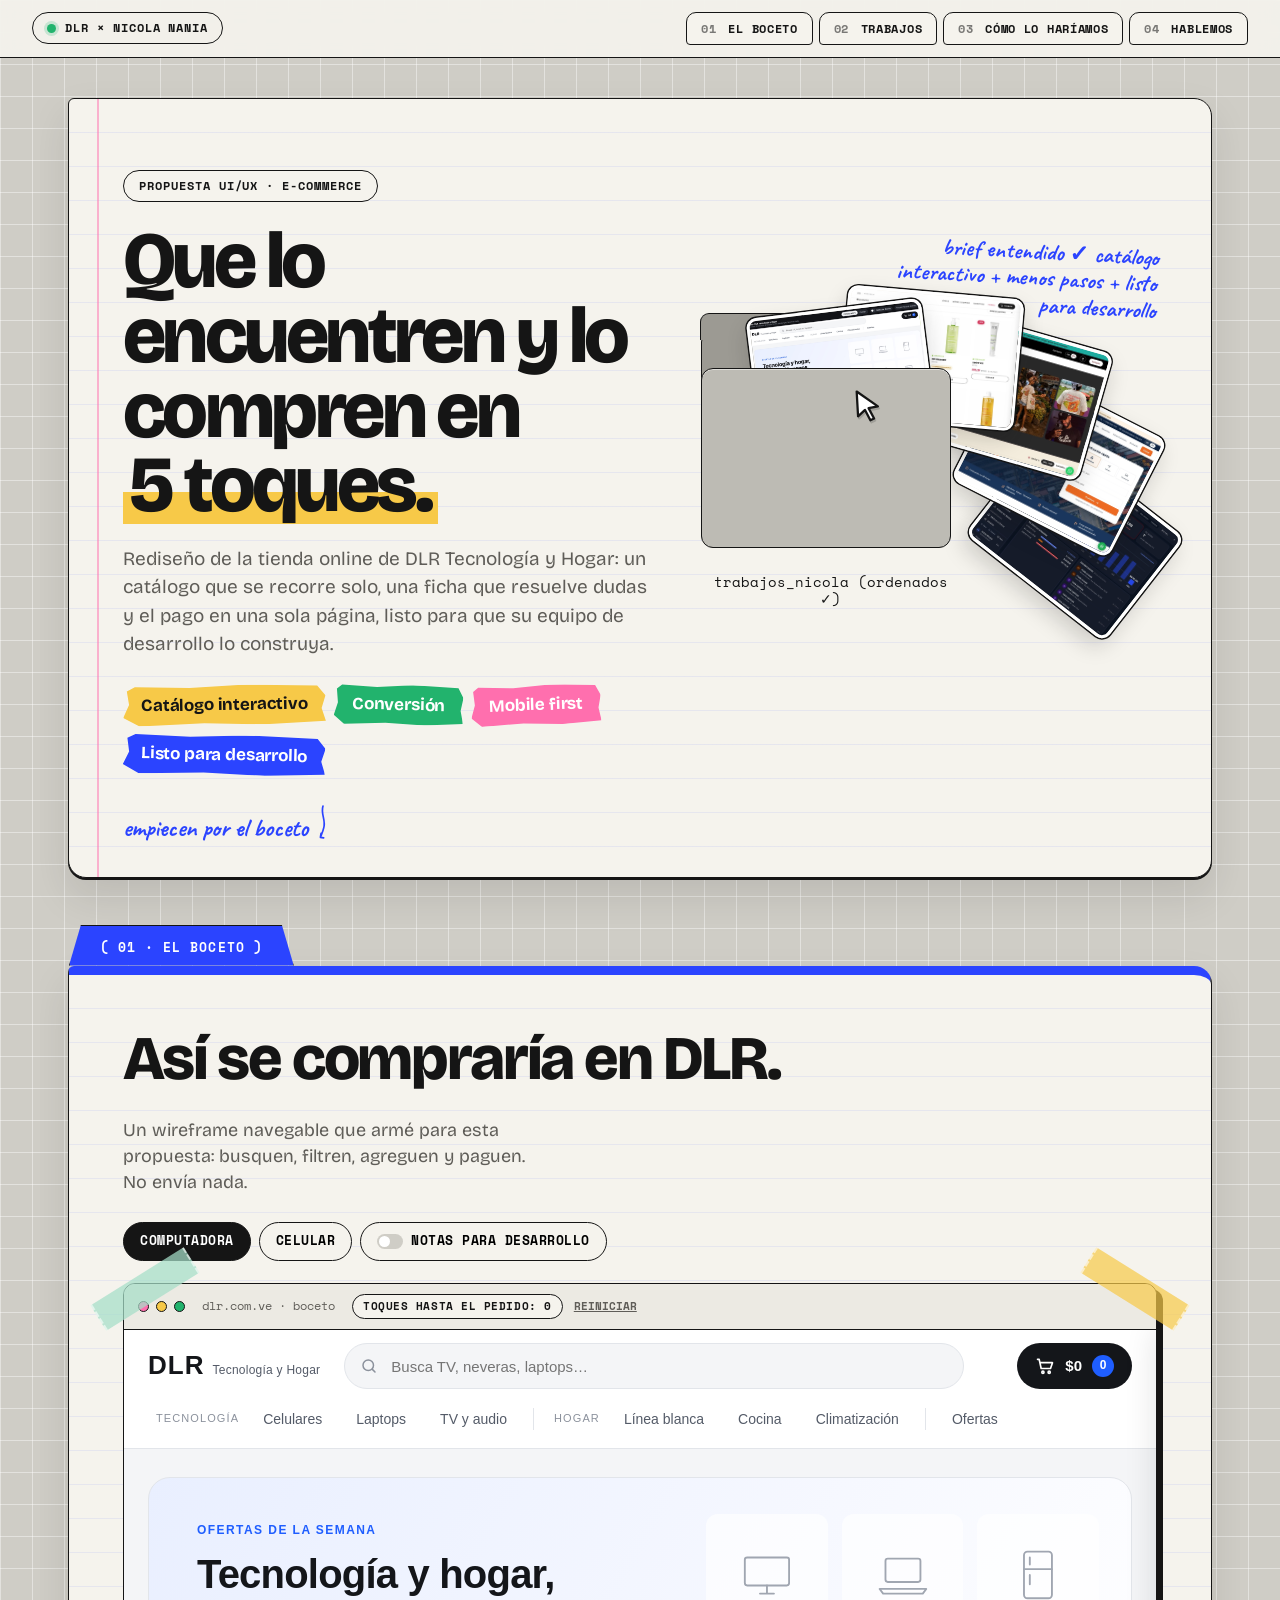
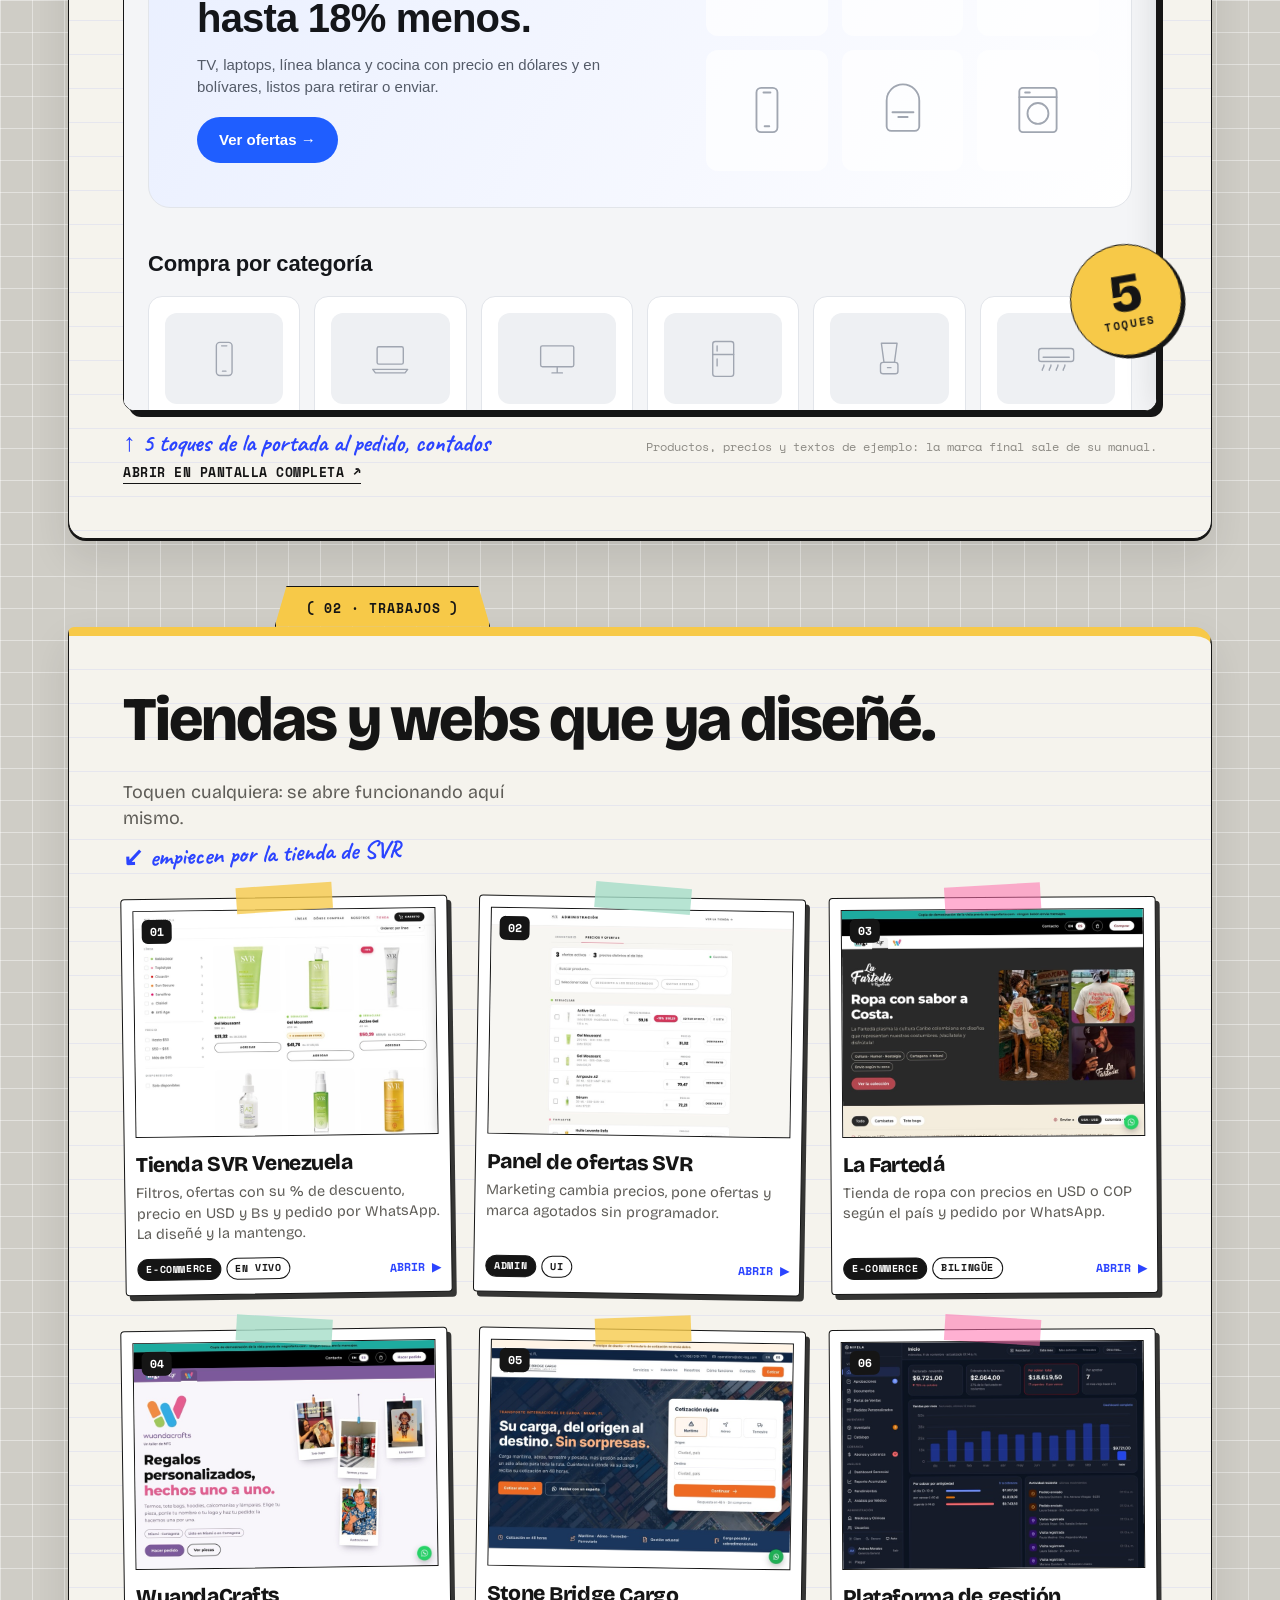
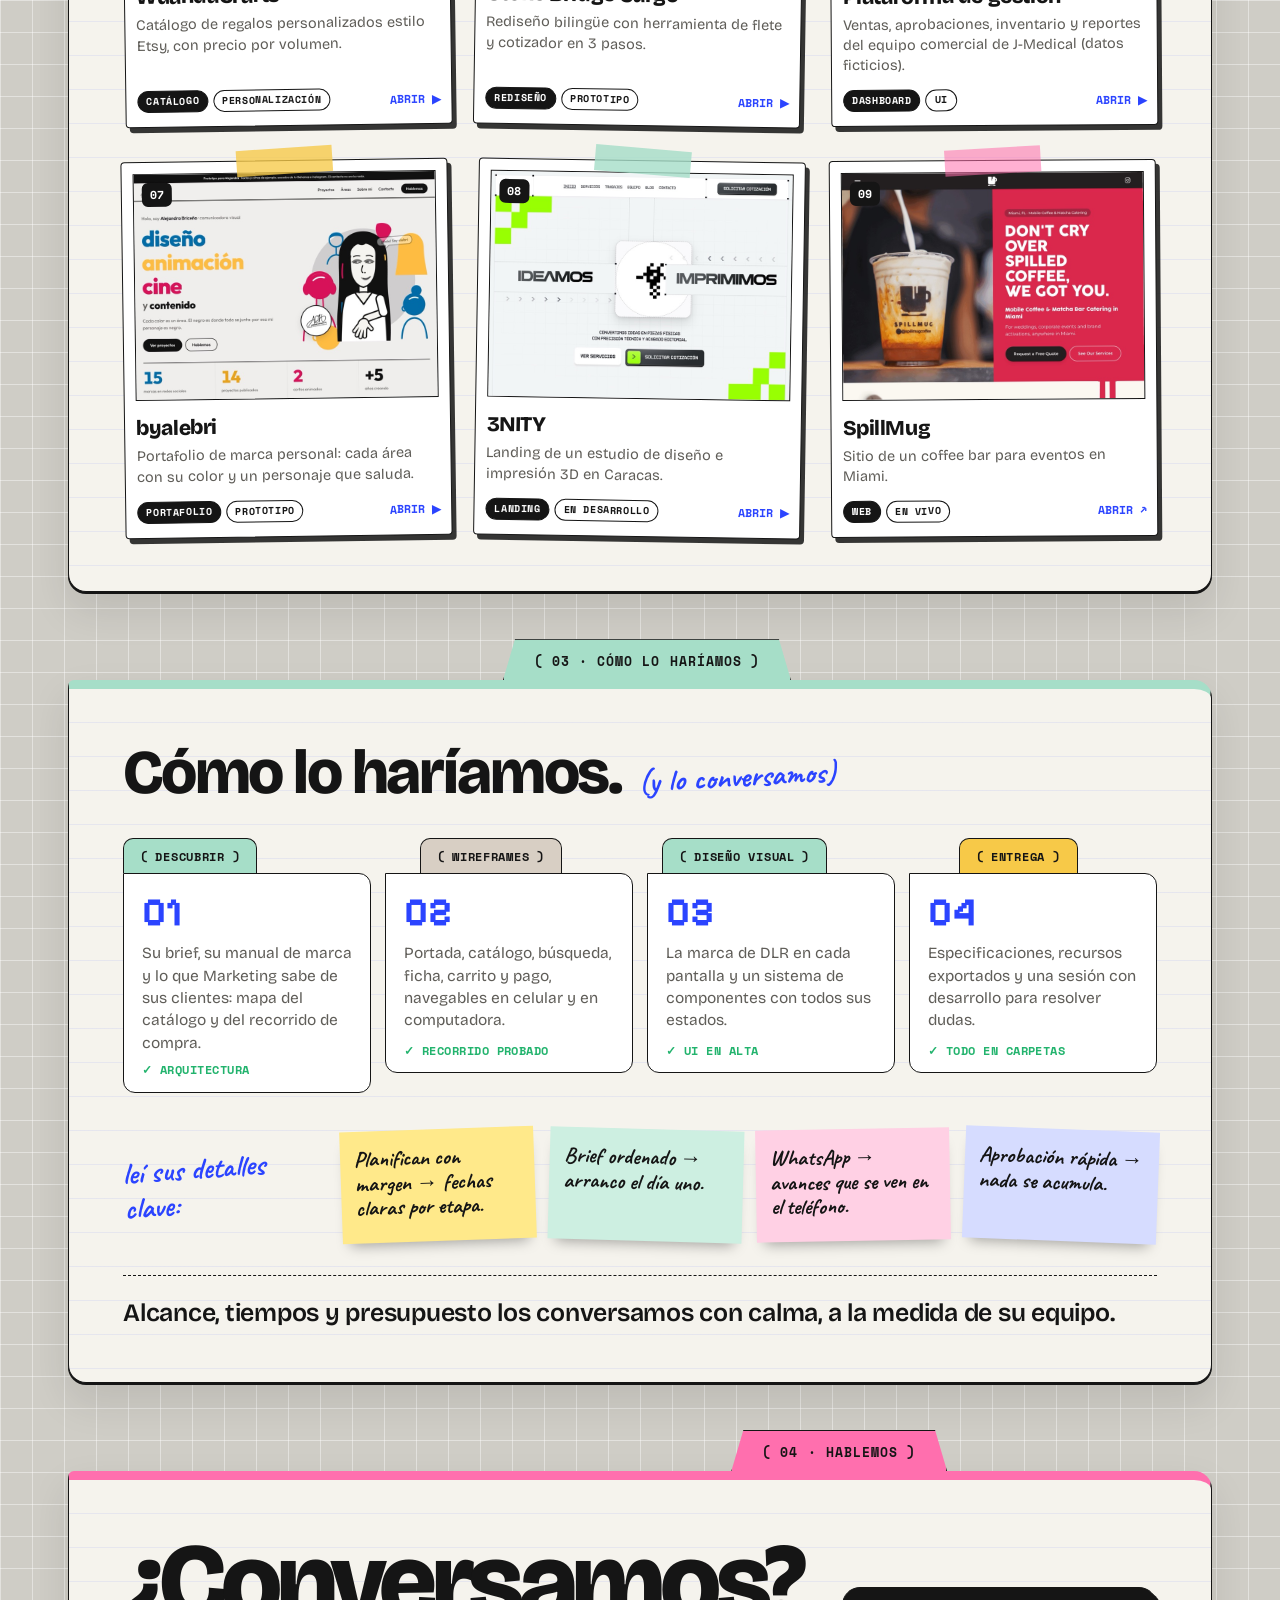
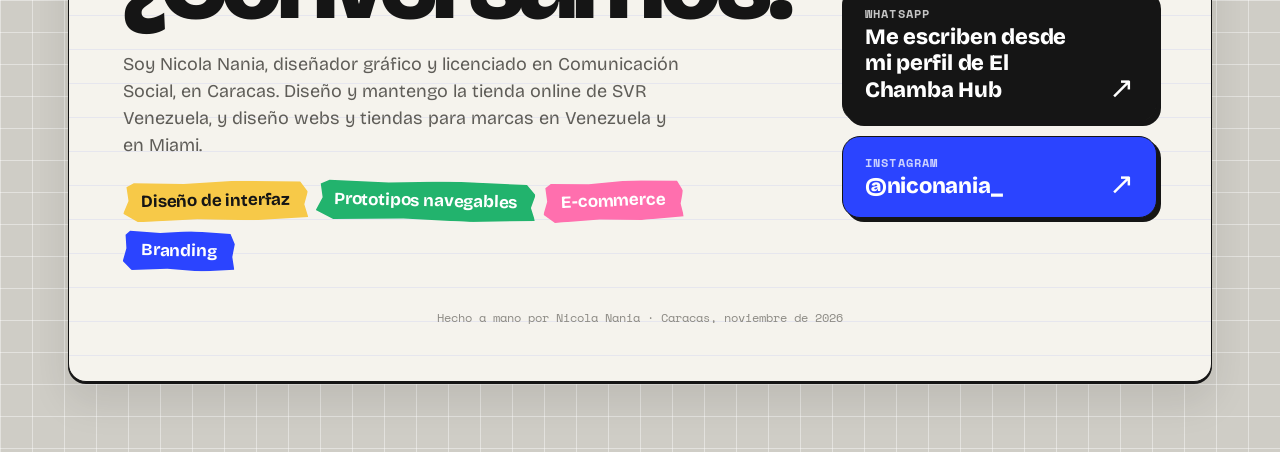
==== commit 8c49fc2a: "Actualizar propuesta dlr" ====
--- a/index.html
+++ b/index.html
@@ -225,7 +225,19 @@
 .ventana-barra i:nth-child(2) { background: var(--amarillo); }
 .ventana-barra i:nth-child(3) { background: var(--verde); }
 .ventana-barra span { margin-left: 10px; }
-.ventana iframe { display: block; width: 100%; height: min(680px, 76vh); border: 0; border-radius: 0 0 11px 11px; background: #F4F5F7; }
+.ventana-escena { border-radius: 0 0 11px 11px; overflow: hidden; background: #F4F5F7; }
+.ventana iframe { display: block; width: 100%; height: min(680px, 76vh); border: 0; background: #F4F5F7; }
+.ventana-toques { margin-left: auto; font: 700 11px/1 var(--mono); letter-spacing: .05em; text-transform: uppercase; color: var(--tinta); background: var(--papel); border: 1.2px solid var(--tinta); border-radius: 999px; padding: 6px 10px; white-space: nowrap; }
+.ventana-toques.listo { background: var(--amarillo); }
+.ventana-reiniciar { font: 700 11px/1 var(--mono); text-transform: uppercase; background: none; border: 0; text-decoration: underline; color: var(--gris); padding: 4px; }
+/* Modo celular: la misma tienda en un teléfono (en pantallas chicas ya se ve así). */
+.ventana.modo-cel .ventana-escena { display: flex; justify-content: center; padding: 22px 0; background: radial-gradient(ellipse at 50% 0%, #2B2F38 0%, #1A1C21 75%); }
+.ventana.modo-cel iframe { width: 402px; height: min(760px, 78vh); border: 12px solid #0B0C0F; border-radius: 46px; box-shadow: 0 0 0 2px #3A3E47, 0 24px 60px rgba(0,0,0,.5); }
+.pildora-boton--interruptor { display: inline-flex; align-items: center; gap: 8px; }
+.pildora-boton--interruptor i { width: 26px; height: 15px; border-radius: 999px; background: #CFCDC6; position: relative; transition: background .15s; }
+.pildora-boton--interruptor i::after { content: ""; position: absolute; top: 2px; left: 2px; width: 11px; height: 11px; border-radius: 50%; background: #fff; transition: left .15s; }
+.pildora-boton--interruptor.activa i { background: var(--azul); }
+.pildora-boton--interruptor.activa i::after { left: 13px; }
 .cinta-pegada { position: absolute; z-index: 3; width: 110px; height: 30px; background: rgba(166, 222, 200, .72); border-left: 2px dashed rgba(255,255,255,.6); border-right: 2px dashed rgba(255,255,255,.6); }
 .cinta-pegada--izq { left: -34px; top: -10px; transform: rotate(-32deg); }
 .cinta-pegada--der { right: -34px; top: -10px; transform: rotate(32deg); background: rgba(247, 201, 72, .7); }
@@ -361,6 +373,13 @@
   .nota-abajo { margin-left: 0; }
   .ventana { box-shadow: 4px 4px 0 var(--tinta); }
   .ventana iframe { height: 78vh; }
+  .vistas [data-modo] { display: none; }
+  .ventana-barra i, .cinta-pegada--der { display: none; }
+  .ventana-toques { margin-left: 0; }
+  .ventana-reiniciar { margin-left: auto; }
+  .ventana.modo-cel .ventana-escena { padding: 0; background: none; }
+  .ventana.modo-cel iframe { width: 100%; height: 78vh; border: 0; border-radius: 0; box-shadow: none; }
+  .ventana-barra > span:first-of-type { display: none; }
   .cinta-pegada { width: 80px; height: 24px; }
   .cinta-pegada--izq { left: -4px; } .cinta-pegada--der { right: -4px; }
   .sticker-toques { display: none; }
@@ -381,7 +400,7 @@
   @page { size: 1440px 900px; margin: 0; }
   html { scroll-behavior: auto; -webkit-print-color-adjust: exact; print-color-adjust: exact; }
   body { background: var(--fondo); }
-  .barra, .visor, .nota-abajo, .vistas, .sticker-toques { display: none !important; }
+  .barra, .visor, .nota-abajo, .vistas, .sticker-toques, .ventana-toques, .ventana-reiniciar { display: none !important; }
   main { max-width: none; padding: 0; }
   .hoja { margin: 0; height: 900px; overflow: hidden; break-after: page; border-radius: 0; border: 0; border-top: 14px solid var(--color); box-shadow: none; padding: 70px 80px 50px; }
   .hoja--portada { border-top: 0; padding-top: 60px; }
@@ -446,21 +465,29 @@
           <h2>Así se compraría en DLR.</h2>
           <p>Un wireframe navegable que armé para esta propuesta: busquen, filtren, agreguen y paguen. No envía nada.</p>
         </div>
-        <div class="vistas" data-vistas="marco-boceto">
-          <button type="button" class="pildora-boton activa" data-url="vitrinas/boceto/index.html">Computadora</button><button type="button" class="pildora-boton" data-url="vitrinas/boceto/index.html?disp&#x3D;cel">Celular</button><button type="button" class="pildora-boton" data-url="vitrinas/boceto/index.html?notas&#x3D;1">Notas para desarrollo</button>
-        </div>
-        <div class="ventana">
+        <div class="vistas" id="vistasBoceto">
+          <button type="button" class="pildora-boton activa" data-modo="pc">Computadora</button>
+          <button type="button" class="pildora-boton" data-modo="cel">Celular</button>
+          <button type="button" class="pildora-boton pildora-boton--interruptor" data-notas aria-pressed="false"><i></i>Notas para desarrollo</button>
+        </div>
+        <!-- Un solo marco: la tienda se incrusta directo para que se deslice con el dedo y con la rueda en cualquier navegador. -->
+        <div class="ventana" id="ventanaBoceto">
           <span class="cinta-pegada cinta-pegada--izq"></span>
           <span class="cinta-pegada cinta-pegada--der"></span>
-          <div class="ventana-barra"><i></i><i></i><i></i><span>dlr.com.ve · boceto</span></div>
-          <iframe id="marco-boceto" src="vitrinas/boceto/index.html" title="Boceto navegable de la tienda DLR"></iframe>
+          <div class="ventana-barra"><i></i><i></i><i></i><span>dlr.com.ve · boceto</span>
+            <span class="ventana-toques" id="toquesBoceto">toques hasta el pedido: <b>0</b></span>
+            <button type="button" class="ventana-reiniciar" id="reiniciarBoceto">reiniciar</button>
+          </div>
+          <div class="ventana-escena">
+            <iframe id="marco-boceto" src="vitrinas/boceto/tienda.html" title="Boceto navegable de la tienda DLR"></iframe>
+          </div>
           <img class="solo-impresion" src="img/boceto-pc.jpg" alt="Boceto de la tienda DLR">
           <div class="sticker-toques" title="toques de la portada al pedido, contados"><b>5</b><span>toques</span></div>
         </div>
         <div class="ventana-pie">
           <span class="nota-mano">↑ 5 toques de la portada al pedido, contados</span>
           <span class="mono-chico">Productos, precios y textos de ejemplo: la marca final sale de su manual.</span>
-          <a class="enlace-mono" data-abrir-vista="marco-boceto" href="vitrinas/boceto/index.html" target="_blank" rel="noopener">abrir en pestaña nueva ↗</a>
+          <a class="enlace-mono" href="vitrinas/boceto/index.html" target="_blank" rel="noopener">abrir en pantalla completa ↗</a>
         </div>
       </section>
       <section class="hoja hoja--amarillo" id="trabajos">
@@ -650,18 +677,40 @@
 
   <script>
   (function () {
-    /* Vistas del boceto: cada botón cambia el marco. */
-    document.querySelectorAll('[data-vistas]').forEach(function (grupo) {
-      var marco = document.getElementById(grupo.dataset.vistas);
-      var abrir = document.querySelector('[data-abrir-vista="' + grupo.dataset.vistas + '"]');
-      grupo.querySelectorAll('button').forEach(function (b) {
+    /* Boceto: la tienda va en un solo marco (se desliza en cualquier navegador). La presentación
+       cambia entre computadora y celular, prende las notas y lleva el contador de toques. */
+    var tienda = document.getElementById('marco-boceto'), ventana = document.getElementById('ventanaBoceto');
+    if (tienda && ventana) {
+      var notas = false;
+      var hablar = function (m) { m.boceto = 'dlr-marco'; try { tienda.contentWindow.postMessage(m, '*'); } catch (e) { /* aún cargando */ } };
+      document.querySelectorAll('#vistasBoceto [data-modo]').forEach(function (b) {
         b.addEventListener('click', function () {
-          grupo.querySelectorAll('button').forEach(function (x) { x.classList.toggle('activa', x === b); });
-          marco.src = b.dataset.url;
-          if (abrir) abrir.href = b.dataset.url;
+          document.querySelectorAll('#vistasBoceto [data-modo]').forEach(function (x) { x.classList.toggle('activa', x === b); });
+          ventana.classList.toggle('modo-cel', b.dataset.modo === 'cel');
         });
       });
-    });
+      var botonNotas = document.querySelector('#vistasBoceto [data-notas]');
+      botonNotas.addEventListener('click', function () {
+        notas = !notas;
+        botonNotas.classList.toggle('activa', notas);
+        botonNotas.setAttribute('aria-pressed', notas);
+        hablar({ notas: notas });
+      });
+      tienda.addEventListener('load', function () { if (notas) hablar({ notas: true }); });
+      var toques = document.getElementById('toquesBoceto');
+      window.addEventListener('message', function (e) {
+        var d = e.data || {};
+        if (d.boceto !== 'dlr' || e.source !== tienda.contentWindow) return;
+        var listo = d.tipo === 'pedido';
+        toques.classList.toggle('listo', listo);
+        toques.innerHTML = (listo ? 'pedido listo en ' : 'toques hasta el pedido: ') + '<b>' + d.n + '</b>';
+      });
+      document.getElementById('reiniciarBoceto').addEventListener('click', function () {
+        hablar({ reiniciar: true });
+        toques.classList.remove('listo');
+        toques.innerHTML = 'toques hasta el pedido: <b>0</b>';
+      });
+    }
 
     /* Trabajos: se abren en un visor dentro de la página (los que no se dejan incrustar, en otra pestaña). */
     var visor = document.getElementById('visor'), marco = document.getElementById('visorMarco');
